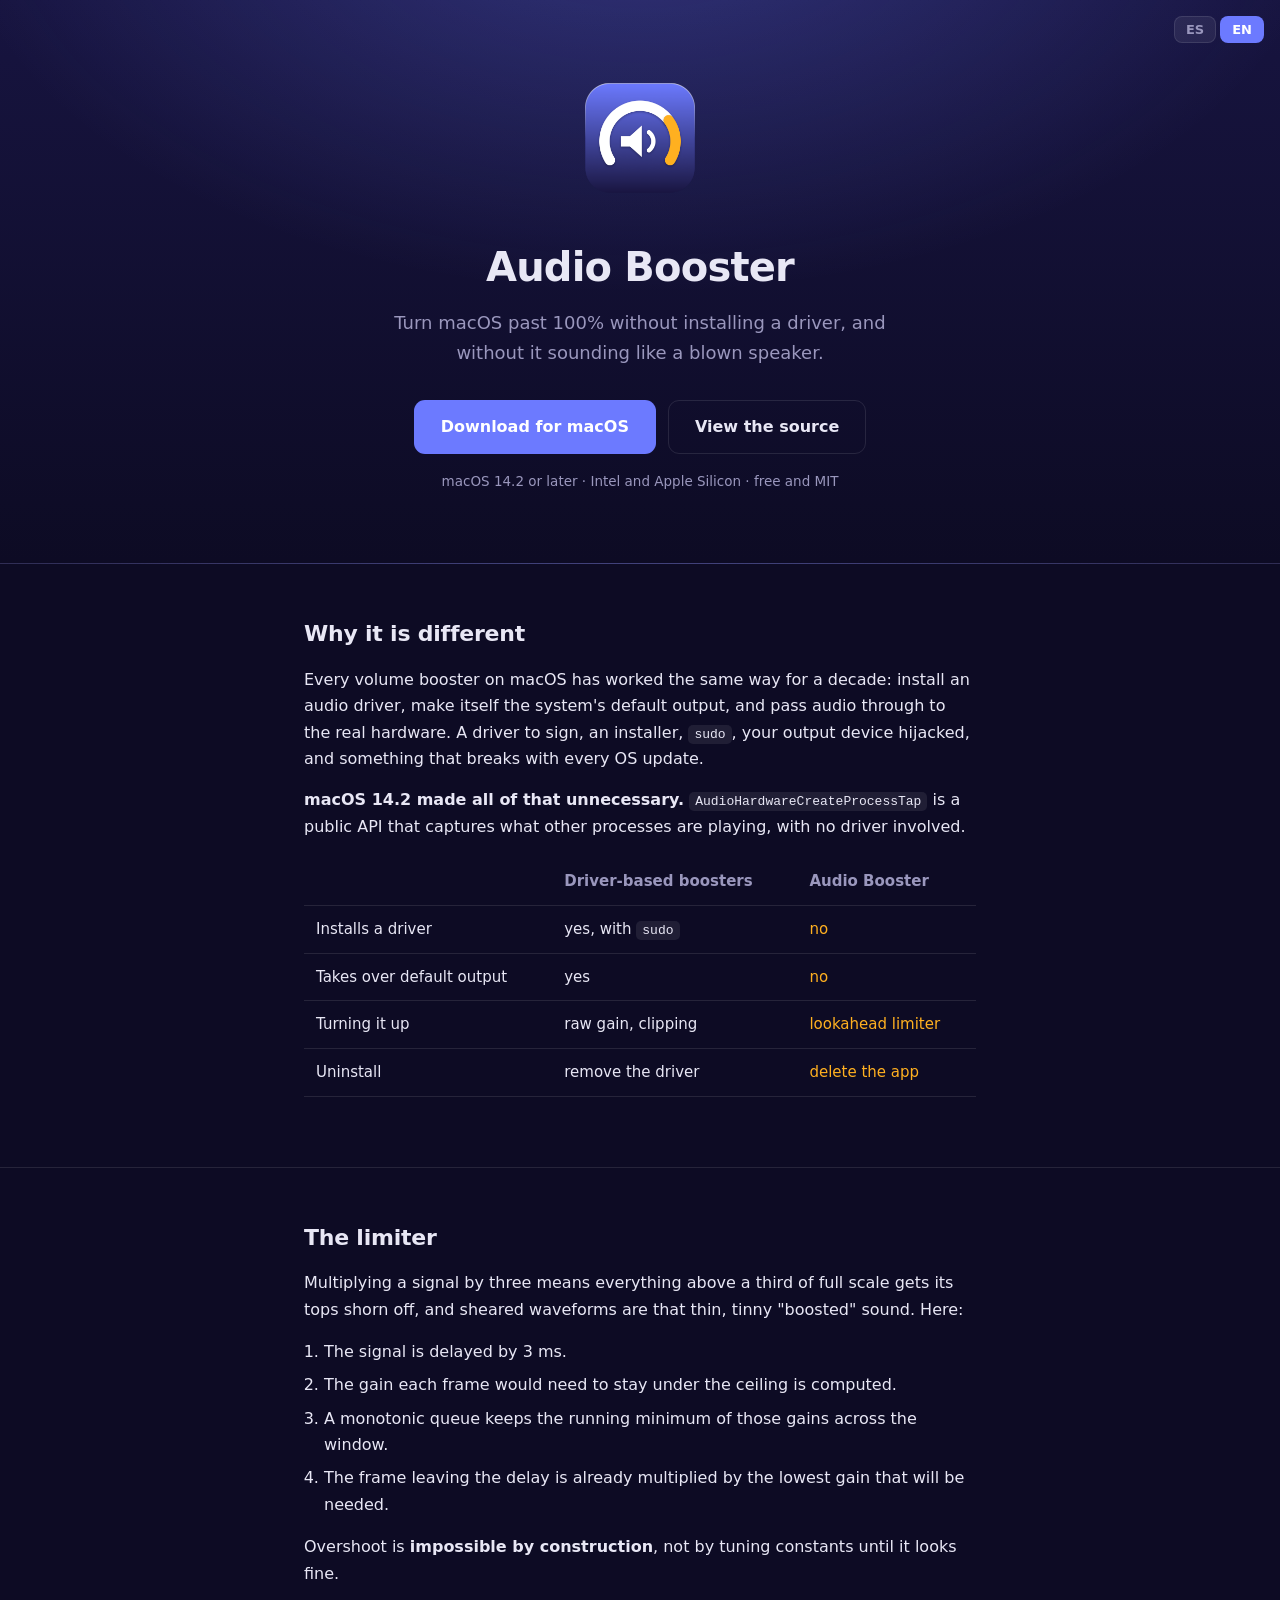
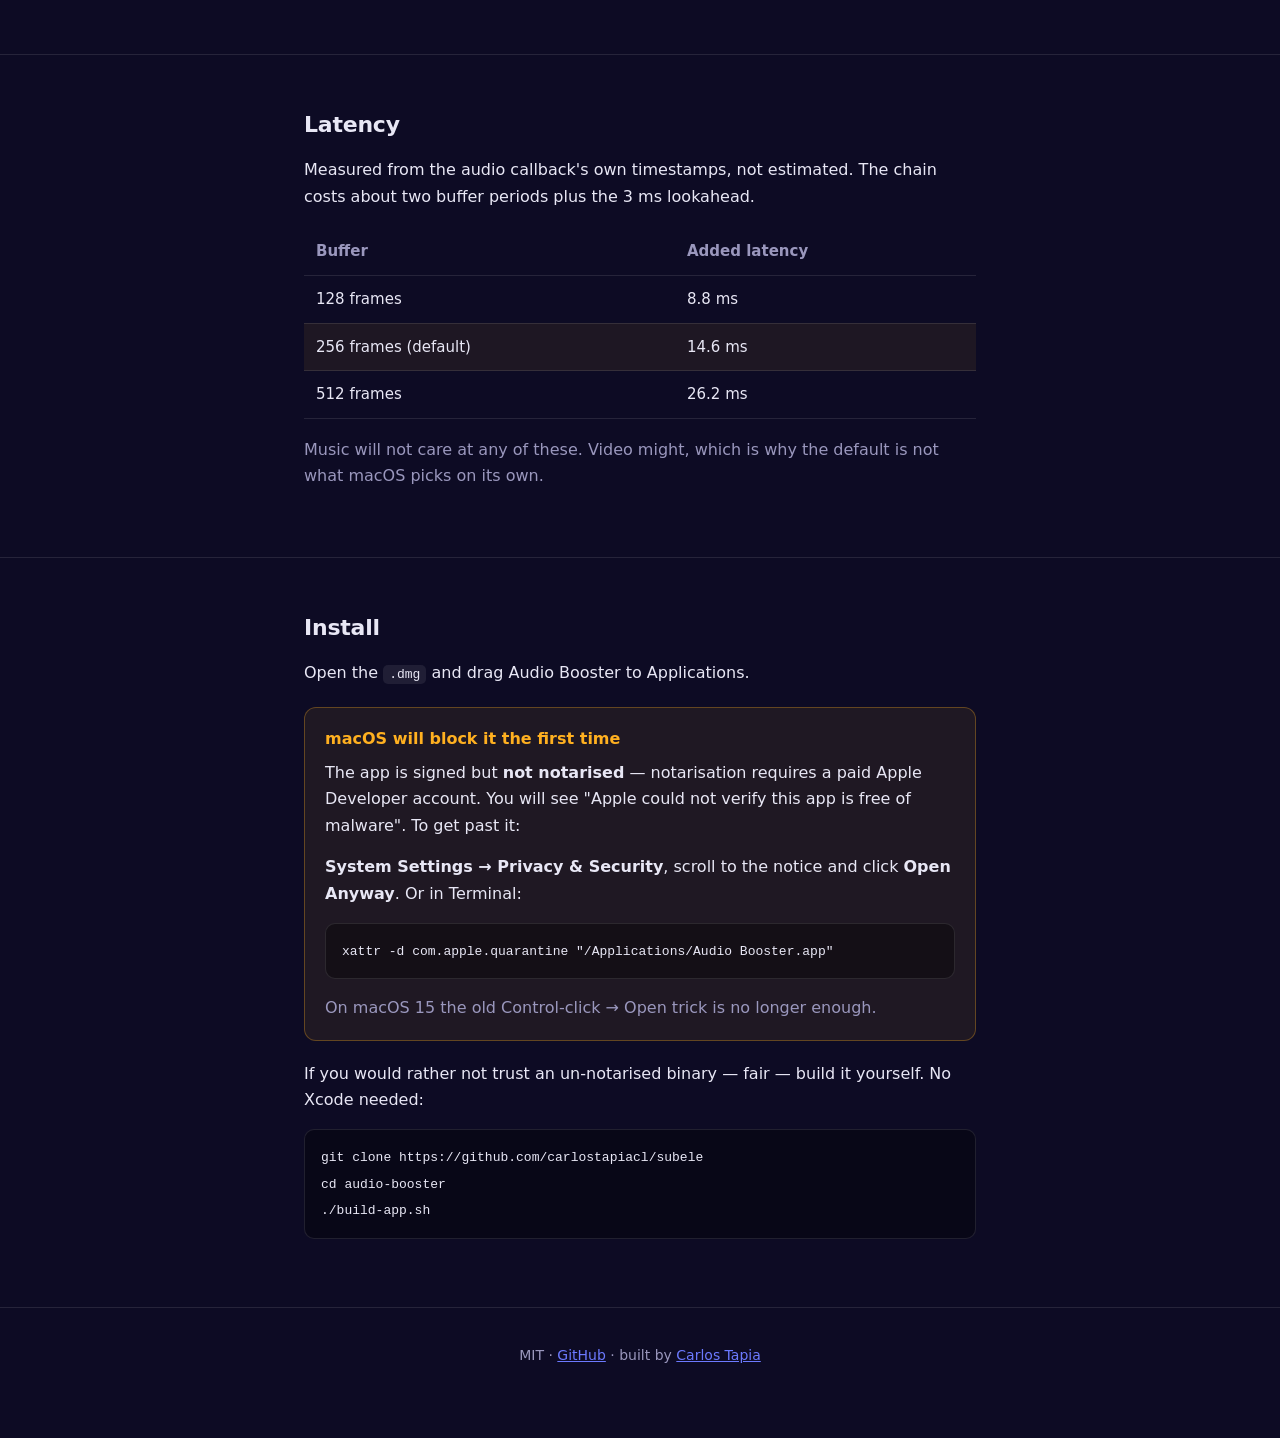
==== docs/index.html @ afb1ff4d "Binario universal, y una página para el proyecto Probar la instalación de punta a punta en una Mac I" ====
<!DOCTYPE html>
<html lang="es">
<head>
<meta charset="utf-8">
<meta name="viewport" content="width=device-width, initial-scale=1">
<title>Audio Booster — sube el volumen de macOS sin instalar drivers</title>
<meta name="description" content="Sube macOS más allá del 100% sin instalar drivers. Construido sobre la API de process tap de macOS 14.2, con un limitador de lookahead para que no clipee.">
<link rel="icon" href="icon.png">
<meta property="og:title" content="Audio Booster">
<meta property="og:description" content="Sube el volumen de macOS más allá del 100% sin instalar drivers.">
<meta property="og:image" content="icon.png">
<style>
  :root {
    --ink: #0d0b24;
    --ink-2: #171440;
    --indigo: #6c7aff;
    --amber: #ffb020;
    --text: #e8e7f5;
    --muted: #9a97bd;
    --line: rgba(255,255,255,.1);
  }
  * { box-sizing: border-box; }
  html { scroll-behavior: smooth; }
  body {
    margin: 0;
    background: var(--ink);
    color: var(--text);
    font: 16px/1.65 -apple-system, BlinkMacSystemFont, "Segoe UI", Inter, system-ui, sans-serif;
    -webkit-font-smoothing: antialiased;
  }
  a { color: var(--indigo); }
  .wrap { max-width: 720px; margin: 0 auto; padding: 0 24px; }

  header {
    text-align: center;
    padding: 72px 0 56px;
    background:
      radial-gradient(90% 120% at 50% -20%, rgba(108,122,255,.32), transparent 60%),
      linear-gradient(180deg, var(--ink-2), var(--ink));
    border-bottom: 1px solid var(--line);
  }
  header img { width: 132px; height: 132px; border-radius: 28px; }
  h1 { font-size: 40px; letter-spacing: -.02em; margin: 22px 0 8px; }
  .tag { color: var(--muted); font-size: 18px; margin: 0 auto 32px; max-width: 30em; }

  .buttons { display: flex; gap: 12px; justify-content: center; flex-wrap: wrap; }
  .btn {
    display: inline-block; padding: 13px 26px; border-radius: 11px;
    font-weight: 600; text-decoration: none; font-size: 16px;
    background: var(--indigo); color: #fff; border: 1px solid transparent;
  }
  .btn:hover { filter: brightness(1.12); }
  .btn.ghost { background: transparent; color: var(--text); border-color: var(--line); }
  .req { color: var(--muted); font-size: 13.5px; margin-top: 16px; }

  section { padding: 52px 0; border-bottom: 1px solid var(--line); }
  h2 { font-size: 22px; letter-spacing: -.01em; margin: 0 0 14px; }
  p { margin: 0 0 15px; }
  .muted { color: var(--muted); }

  table { width: 100%; border-collapse: collapse; margin: 18px 0; font-size: 15px; }
  th, td { text-align: left; padding: 11px 12px; border-bottom: 1px solid var(--line); }
  th { color: var(--muted); font-weight: 600; }
  td.good { color: var(--amber); }
  tr.hi td { background: rgba(255,176,32,.07); }

  .note {
    background: rgba(255,176,32,.08);
    border: 1px solid rgba(255,176,32,.3);
    border-radius: 12px; padding: 18px 20px; margin: 20px 0;
  }
  .note h3 { margin: 0 0 8px; font-size: 16px; color: var(--amber); }
  code {
    font: 13px/1.5 ui-monospace, SFMono-Regular, Menlo, monospace;
    background: rgba(255,255,255,.08); padding: 2px 6px; border-radius: 5px;
  }
  pre {
    background: rgba(0,0,0,.35); border: 1px solid var(--line);
    border-radius: 10px; padding: 14px 16px; overflow-x: auto;
  }
  pre code { background: none; padding: 0; }
  ol { padding-left: 20px; }
  ol li { margin-bottom: 7px; }

  footer { padding: 36px 0 56px; text-align: center; color: var(--muted); font-size: 14px; }

  .lang { position: fixed; top: 16px; right: 16px; display: flex; gap: 4px; z-index: 10; }
  .lang button {
    background: rgba(255,255,255,.07); color: var(--muted); border: 1px solid var(--line);
    border-radius: 8px; padding: 5px 11px; font-size: 13px; font-weight: 600; cursor: pointer;
    font-family: inherit;
  }
  .lang button[aria-pressed="true"] { background: var(--indigo); color: #fff; border-color: transparent; }
  [data-lang] { display: none; }
  [data-lang].on { display: block; }
  th[data-lang].on, td[data-lang].on { display: table-cell; }
  span[data-lang].on { display: inline; }
</style>
</head>
<body>

<div class="lang">
  <button id="btn-es" aria-pressed="true" onclick="setLang('es')">ES</button>
  <button id="btn-en" aria-pressed="false" onclick="setLang('en')">EN</button>
</div>

<header>
  <div class="wrap">
    <img src="icon.png" alt="Audio Booster">
    <h1>Audio Booster</h1>
    <p class="tag" data-lang="es" class="on">Sube el volumen de macOS más allá del 100% sin instalar drivers, y sin que suene a parlante reventado.</p>
    <p class="tag" data-lang="en">Turn macOS past 100% without installing a driver, and without it sounding like a blown speaker.</p>
    <div class="buttons">
      <a class="btn" href="https://github.com/carlostapiacl/subele/releases/latest">
        <span data-lang="es">Descargar para macOS</span><span data-lang="en">Download for macOS</span>
      </a>
      <a class="btn ghost" href="https://github.com/carlostapiacl/subele">
        <span data-lang="es">Ver el código</span><span data-lang="en">View the source</span>
      </a>
    </div>
    <p class="req">
      <span data-lang="es">macOS 14.2 o posterior · Intel y Apple Silicon · gratis y MIT</span>
      <span data-lang="en">macOS 14.2 or later · Intel and Apple Silicon · free and MIT</span>
    </p>
  </div>
</header>

<section><div class="wrap">
  <div data-lang="es">
    <h2>Por qué es distinto</h2>
    <p>Todos los amplificadores de volumen de macOS funcionan igual desde hace una década: instalan un driver de audio, se ponen como salida por defecto del sistema y pasan el audio hacia el hardware real. Driver que firmar, instalador, <code>sudo</code>, tu salida secuestrada, y algo que se rompe en cada actualización.</p>
    <p><strong>macOS 14.2 volvió todo eso innecesario.</strong> <code>AudioHardwareCreateProcessTap</code> es una API pública que captura lo que otros procesos reproducen, sin driver de por medio.</p>
    <table>
      <tr><th></th><th>Boosters con driver</th><th>Audio Booster</th></tr>
      <tr><td>Instala driver</td><td>sí, con <code>sudo</code></td><td class="good">no</td></tr>
      <tr><td>Toma tu salida por defecto</td><td>sí</td><td class="good">no</td></tr>
      <tr><td>Al subir el volumen</td><td>ganancia cruda, clipping</td><td class="good">limitador con lookahead</td></tr>
      <tr><td>Desinstalar</td><td>sacar el driver</td><td class="good">borrar la app</td></tr>
    </table>
  </div>
  <div data-lang="en">
    <h2>Why it is different</h2>
    <p>Every volume booster on macOS has worked the same way for a decade: install an audio driver, make itself the system's default output, and pass audio through to the real hardware. A driver to sign, an installer, <code>sudo</code>, your output device hijacked, and something that breaks with every OS update.</p>
    <p><strong>macOS 14.2 made all of that unnecessary.</strong> <code>AudioHardwareCreateProcessTap</code> is a public API that captures what other processes are playing, with no driver involved.</p>
    <table>
      <tr><th></th><th>Driver-based boosters</th><th>Audio Booster</th></tr>
      <tr><td>Installs a driver</td><td>yes, with <code>sudo</code></td><td class="good">no</td></tr>
      <tr><td>Takes over default output</td><td>yes</td><td class="good">no</td></tr>
      <tr><td>Turning it up</td><td>raw gain, clipping</td><td class="good">lookahead limiter</td></tr>
      <tr><td>Uninstall</td><td>remove the driver</td><td class="good">delete the app</td></tr>
    </table>
  </div>
</div></section>

<section><div class="wrap">
  <div data-lang="es">
    <h2>El limitador</h2>
    <p>Multiplicar una señal por tres significa que todo lo que pasaba de un tercio de escala queda con las puntas cortadas, y una onda cortada es ese sonido fino y a lata del «volumen aumentado». Acá:</p>
    <ol>
      <li>La señal se retrasa 3 ms.</li>
      <li>Se calcula la ganancia que cada frame necesitaría para no pasar el techo.</li>
      <li>Una cola monótona mantiene el mínimo corrido de esas ganancias sobre toda la ventana.</li>
      <li>El frame que sale ya viene multiplicado por la ganancia más baja que va a hacer falta.</li>
    </ol>
    <p>Desbordar es <strong>imposible por construcción</strong>, no por haber ajustado constantes hasta que se viera bien.</p>
  </div>
  <div data-lang="en">
    <h2>The limiter</h2>
    <p>Multiplying a signal by three means everything above a third of full scale gets its tops shorn off, and sheared waveforms are that thin, tinny "boosted" sound. Here:</p>
    <ol>
      <li>The signal is delayed by 3 ms.</li>
      <li>The gain each frame would need to stay under the ceiling is computed.</li>
      <li>A monotonic queue keeps the running minimum of those gains across the window.</li>
      <li>The frame leaving the delay is already multiplied by the lowest gain that will be needed.</li>
    </ol>
    <p>Overshoot is <strong>impossible by construction</strong>, not by tuning constants until it looks fine.</p>
  </div>
</div></section>

<section><div class="wrap">
  <div data-lang="es">
    <h2>Latencia</h2>
    <p>Medida sobre los timestamps del propio callback de audio, no estimada. La cadena cuesta unos dos períodos de buffer más los 3 ms de lookahead.</p>
    <table>
      <tr><th>Buffer</th><th>Latencia agregada</th></tr>
      <tr><td>128 frames</td><td>8,8 ms</td></tr>
      <tr class="hi"><td>256 frames (por defecto)</td><td>14,6 ms</td></tr>
      <tr><td>512 frames</td><td>26,2 ms</td></tr>
    </table>
    <p class="muted">A la música no le importa en ninguno de los tres. Al video puede que sí, y por eso el default no es el que elige macOS solo.</p>
  </div>
  <div data-lang="en">
    <h2>Latency</h2>
    <p>Measured from the audio callback's own timestamps, not estimated. The chain costs about two buffer periods plus the 3 ms lookahead.</p>
    <table>
      <tr><th>Buffer</th><th>Added latency</th></tr>
      <tr><td>128 frames</td><td>8.8 ms</td></tr>
      <tr class="hi"><td>256 frames (default)</td><td>14.6 ms</td></tr>
      <tr><td>512 frames</td><td>26.2 ms</td></tr>
    </table>
    <p class="muted">Music will not care at any of these. Video might, which is why the default is not what macOS picks on its own.</p>
  </div>
</div></section>

<section><div class="wrap">
  <div data-lang="es">
    <h2>Instalación</h2>
    <p>Abrí el <code>.dmg</code> y arrastrá Audio Booster a Aplicaciones.</p>
    <div class="note">
      <h3>macOS la va a bloquear la primera vez</h3>
      <p>La app está firmada pero <strong>no notarizada</strong>: notarizar exige una cuenta de Apple Developer paga. Vas a ver «Apple no pudo verificar que esté libre de malware». Para destrabarla:</p>
      <p><strong>Ajustes del Sistema → Privacidad y seguridad</strong>, bajá hasta el aviso y tocá <strong>Abrir igualmente</strong>. O en la Terminal:</p>
      <pre><code>xattr -d com.apple.quarantine "/Applications/Audio Booster.app"</code></pre>
      <p class="muted" style="margin-bottom:0">En macOS 15 el viejo Control-clic → Abrir ya no alcanza.</p>
    </div>
    <p>Si preferís no confiar en un binario sin notarizar —razonable—, compilala vos. No necesita Xcode:</p>
    <pre><code>git clone https://github.com/carlostapiacl/subele
cd audio-booster
./build-app.sh</code></pre>
  </div>
  <div data-lang="en">
    <h2>Install</h2>
    <p>Open the <code>.dmg</code> and drag Audio Booster to Applications.</p>
    <div class="note">
      <h3>macOS will block it the first time</h3>
      <p>The app is signed but <strong>not notarised</strong> — notarisation requires a paid Apple Developer account. You will see "Apple could not verify this app is free of malware". To get past it:</p>
      <p><strong>System Settings → Privacy &amp; Security</strong>, scroll to the notice and click <strong>Open Anyway</strong>. Or in Terminal:</p>
      <pre><code>xattr -d com.apple.quarantine "/Applications/Audio Booster.app"</code></pre>
      <p class="muted" style="margin-bottom:0">On macOS 15 the old Control-click → Open trick is no longer enough.</p>
    </div>
    <p>If you would rather not trust an un-notarised binary — fair — build it yourself. No Xcode needed:</p>
    <pre><code>git clone https://github.com/carlostapiacl/subele
cd audio-booster
./build-app.sh</code></pre>
  </div>
</div></section>

<footer>
  <p>
    MIT · <a href="https://github.com/carlostapiacl/subele">GitHub</a> ·
    <span data-lang="es">hecho por</span><span data-lang="en">built by</span>
    <a href="https://carlostapia.cl">Carlos Tapia</a>
  </p>
</footer>

<script>
  function setLang(lang) {
    document.documentElement.lang = lang;
    document.querySelectorAll('[data-lang]').forEach(function (el) {
      el.classList.toggle('on', el.dataset.lang === lang);
    });
    document.getElementById('btn-es').setAttribute('aria-pressed', lang === 'es');
    document.getElementById('btn-en').setAttribute('aria-pressed', lang === 'en');
    try { localStorage.setItem('lang', lang); } catch (e) {}
  }
  var saved = null;
  try { saved = localStorage.getItem('lang'); } catch (e) {}
  setLang(saved || ((navigator.language || 'en').startsWith('es') ? 'es' : 'en'));
</script>
</body>
</html>
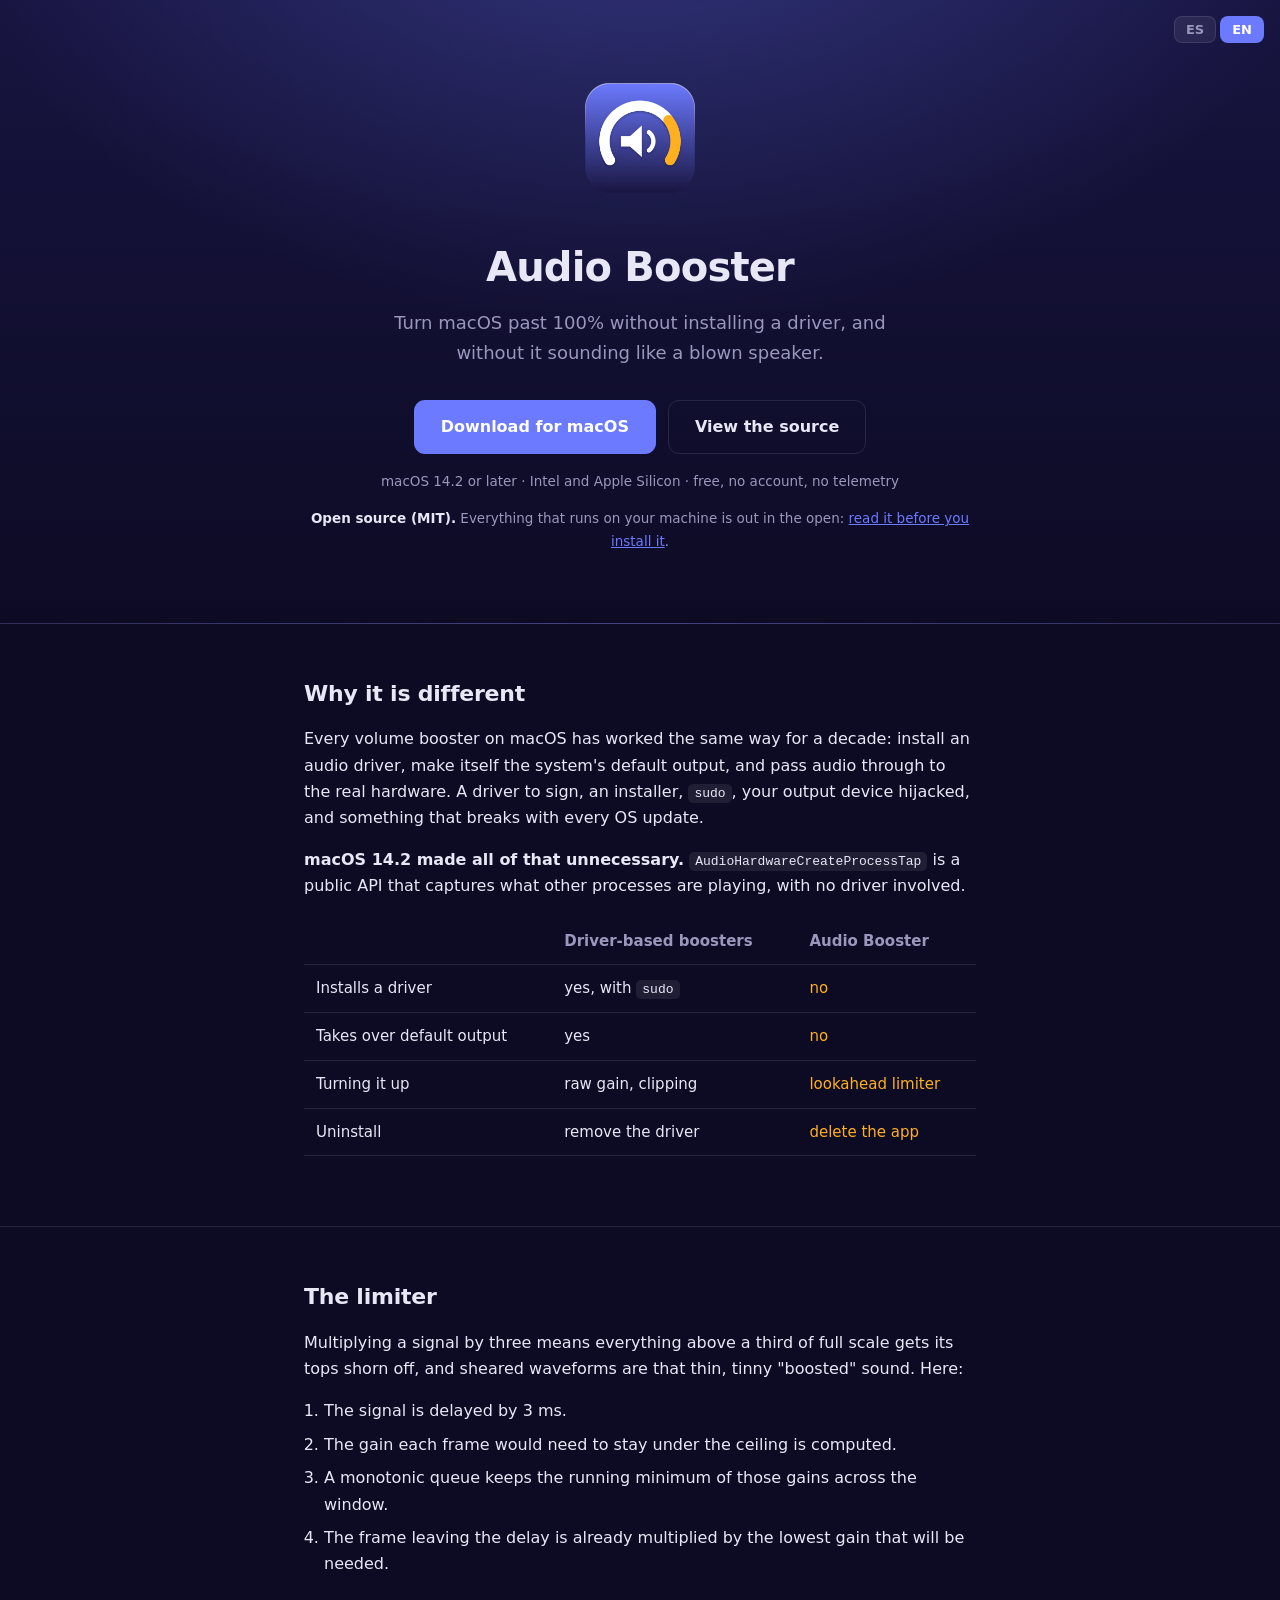
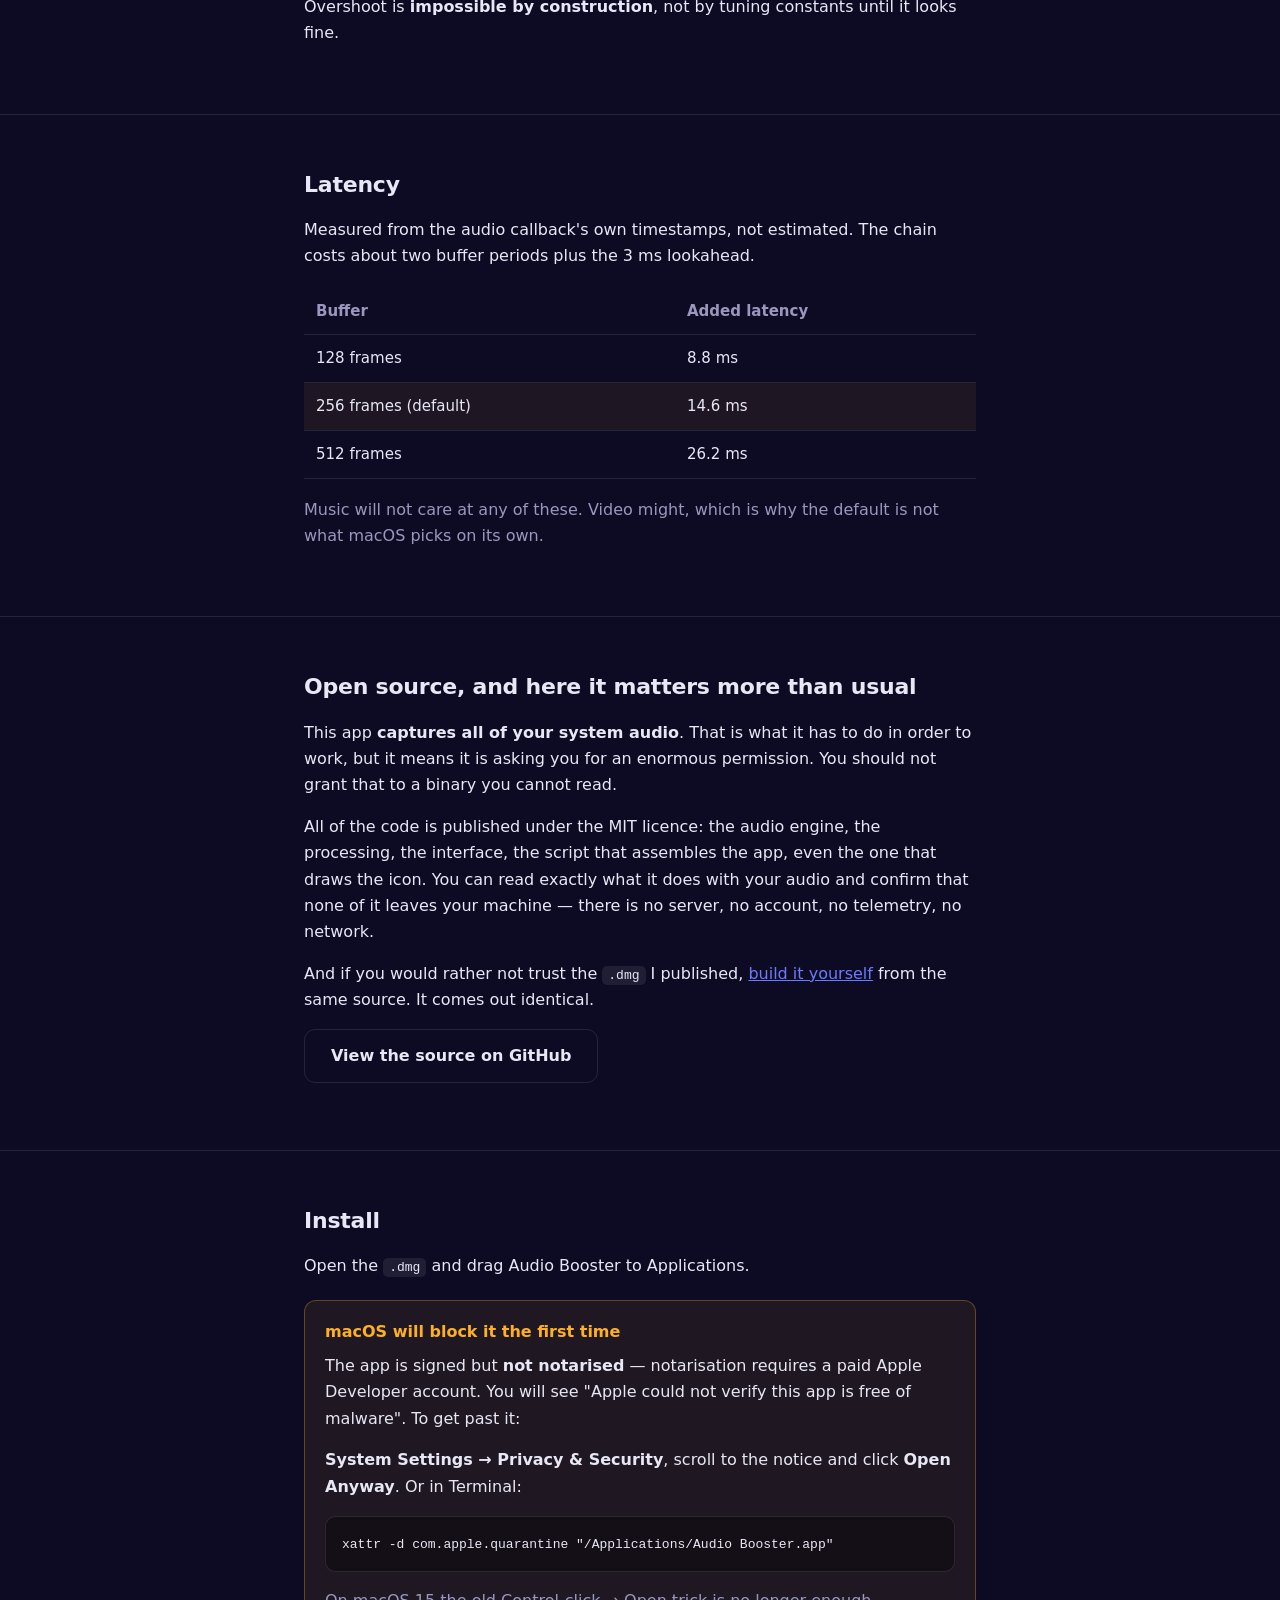
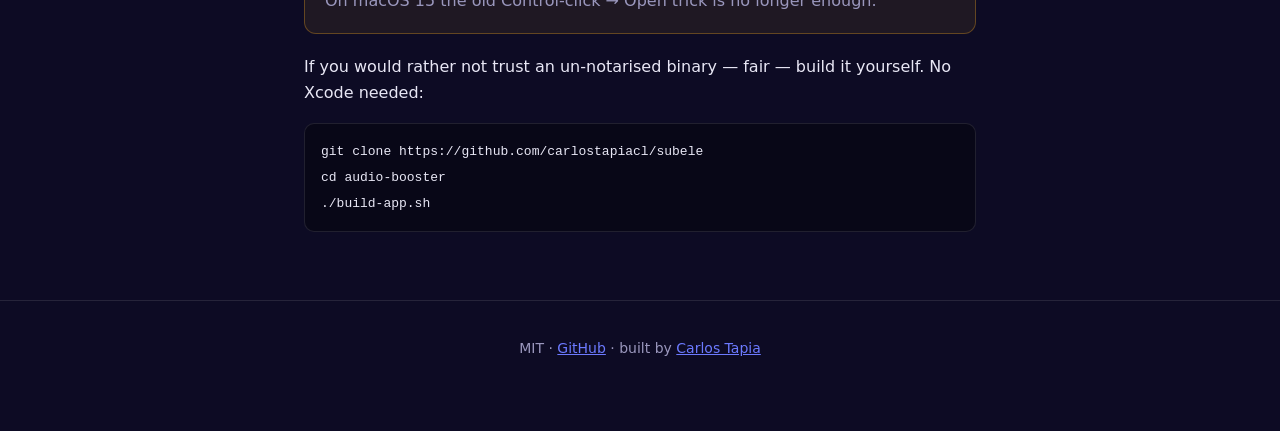
==== commit cd76c372: "Decir que es código abierto donde importa: antes de instalar La página vendía la app sin decir en ni" ====
--- a/docs/index.html
+++ b/docs/index.html
@@ -52,6 +52,8 @@
   .btn:hover { filter: brightness(1.12); }
   .btn.ghost { background: transparent; color: var(--text); border-color: var(--line); }
   .req { color: var(--muted); font-size: 13.5px; margin-top: 16px; }
+  .req.open { margin-top: 6px; }
+  .req.open strong { color: var(--text); }
 
   section { padding: 52px 0; border-bottom: 1px solid var(--line); }
   h2 { font-size: 22px; letter-spacing: -.01em; margin: 0 0 14px; }
@@ -119,8 +121,12 @@
       </a>
     </div>
     <p class="req">
-      <span data-lang="es">macOS 14.2 o posterior · Intel y Apple Silicon · gratis y MIT</span>
-      <span data-lang="en">macOS 14.2 or later · Intel and Apple Silicon · free and MIT</span>
+      <span data-lang="es">macOS 14.2 o posterior · Intel y Apple Silicon · gratis, sin cuenta, sin telemetría</span>
+      <span data-lang="en">macOS 14.2 or later · Intel and Apple Silicon · free, no account, no telemetry</span>
+    </p>
+    <p class="req open">
+      <span data-lang="es"><strong>Código abierto (MIT).</strong> Todo lo que corre en tu máquina está a la vista: <a href="https://github.com/carlostapiacl/subele">leelo antes de instalarlo</a>.</span>
+      <span data-lang="en"><strong>Open source (MIT).</strong> Everything that runs on your machine is out in the open: <a href="https://github.com/carlostapiacl/subele">read it before you install it</a>.</span>
     </p>
   </div>
 </header>
@@ -203,6 +209,23 @@
 </div></section>
 
 <section><div class="wrap">
+  <div data-lang="es">
+    <h2>Código abierto, y acá importa más que de costumbre</h2>
+    <p>Esta app <strong>captura todo el audio de tu sistema</strong>. Es lo que tiene que hacer para funcionar, pero significa que te está pidiendo un permiso enorme. No deberías dárselo a un binario que no podés leer.</p>
+    <p>Todo el código está publicado bajo licencia MIT: el motor de audio, el procesamiento, la interfaz, el script que arma la app e incluso el que dibuja el ícono. Podés leer exactamente qué hace con el audio y comprobar que no sale de tu máquina — no hay servidor, no hay cuenta, no hay telemetría, no hay red.</p>
+    <p>Y si preferís no confiar en el <code>.dmg</code> que yo publiqué, <a href="#instalacion">compilalo vos</a> desde el mismo código. Sale idéntico.</p>
+    <p><a class="btn ghost" href="https://github.com/carlostapiacl/subele">Ver el código en GitHub</a></p>
+  </div>
+  <div data-lang="en">
+    <h2>Open source, and here it matters more than usual</h2>
+    <p>This app <strong>captures all of your system audio</strong>. That is what it has to do in order to work, but it means it is asking you for an enormous permission. You should not grant that to a binary you cannot read.</p>
+    <p>All of the code is published under the MIT licence: the audio engine, the processing, the interface, the script that assembles the app, even the one that draws the icon. You can read exactly what it does with your audio and confirm that none of it leaves your machine — there is no server, no account, no telemetry, no network.</p>
+    <p>And if you would rather not trust the <code>.dmg</code> I published, <a href="#instalacion">build it yourself</a> from the same source. It comes out identical.</p>
+    <p><a class="btn ghost" href="https://github.com/carlostapiacl/subele">View the source on GitHub</a></p>
+  </div>
+</div></section>
+
+<section id="instalacion"><div class="wrap">
   <div data-lang="es">
     <h2>Instalación</h2>
     <p>Abrí el <code>.dmg</code> y arrastrá Audio Booster a Aplicaciones.</p>
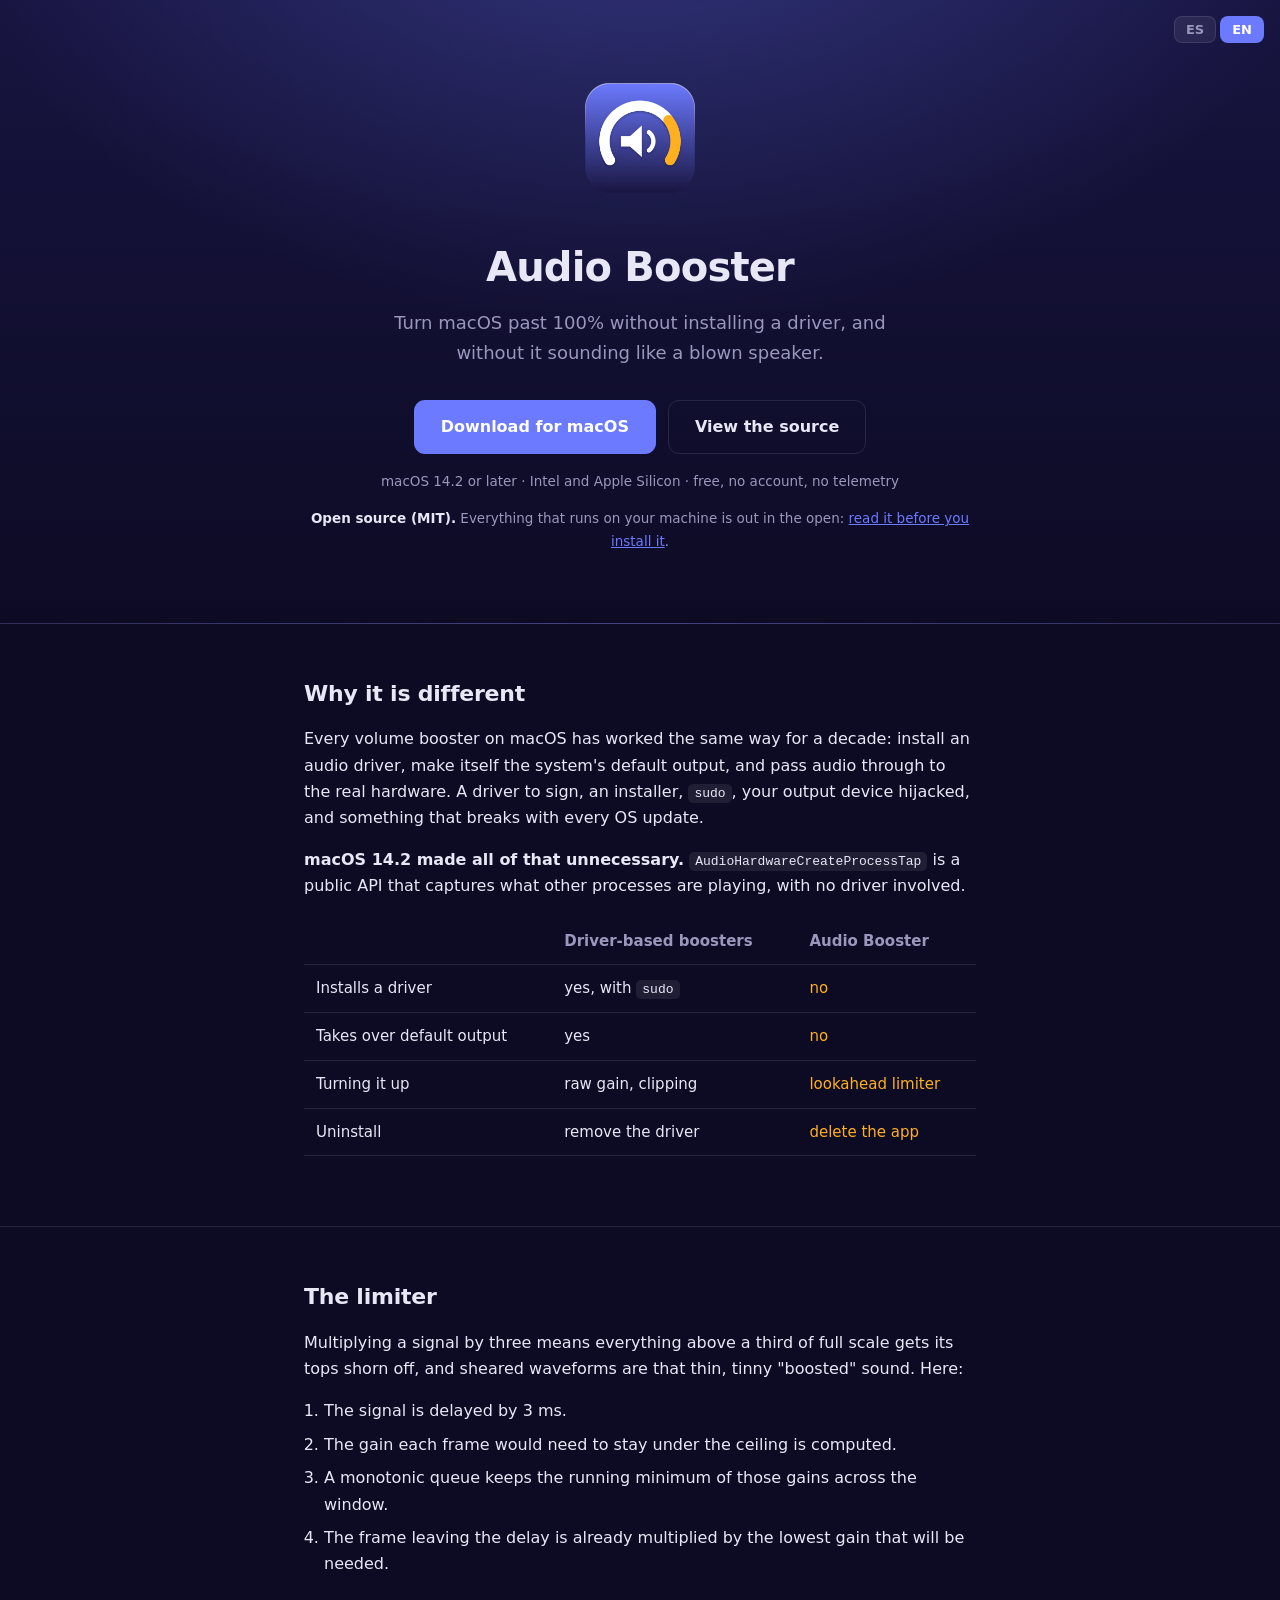
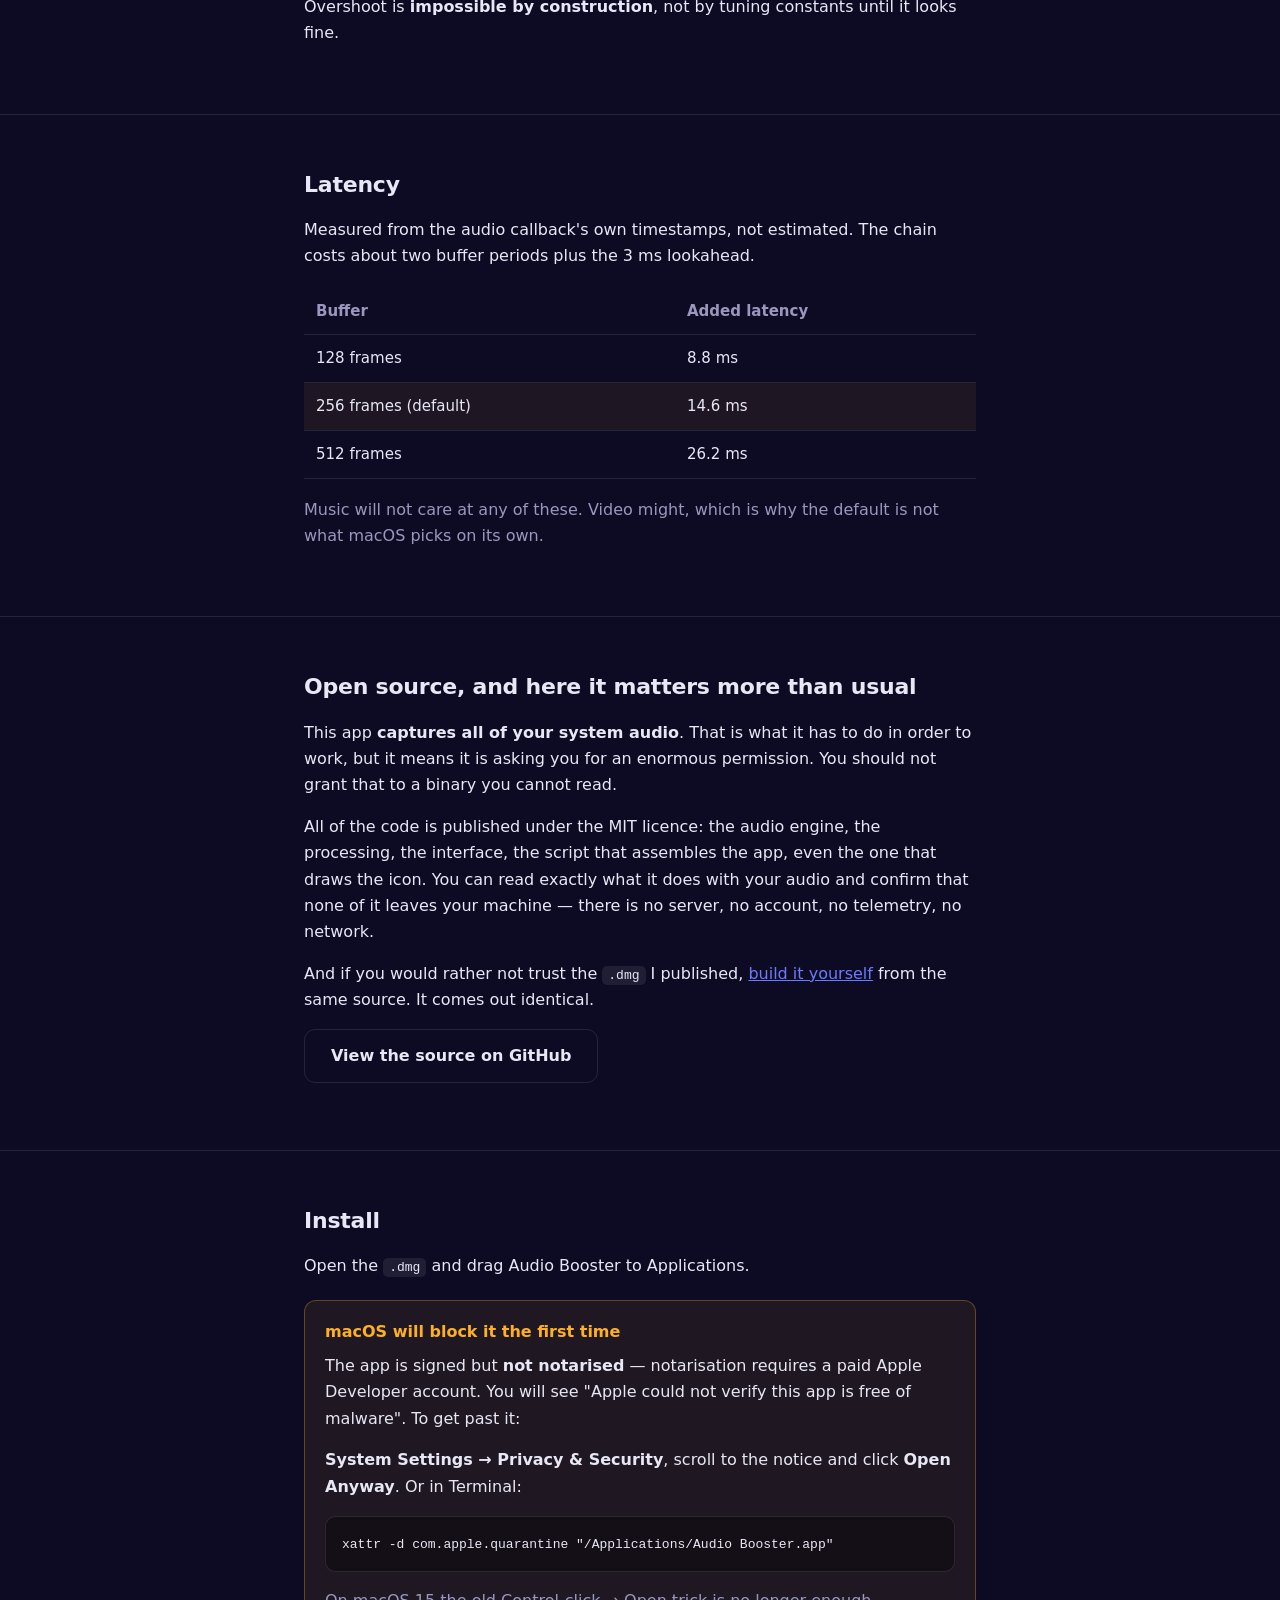
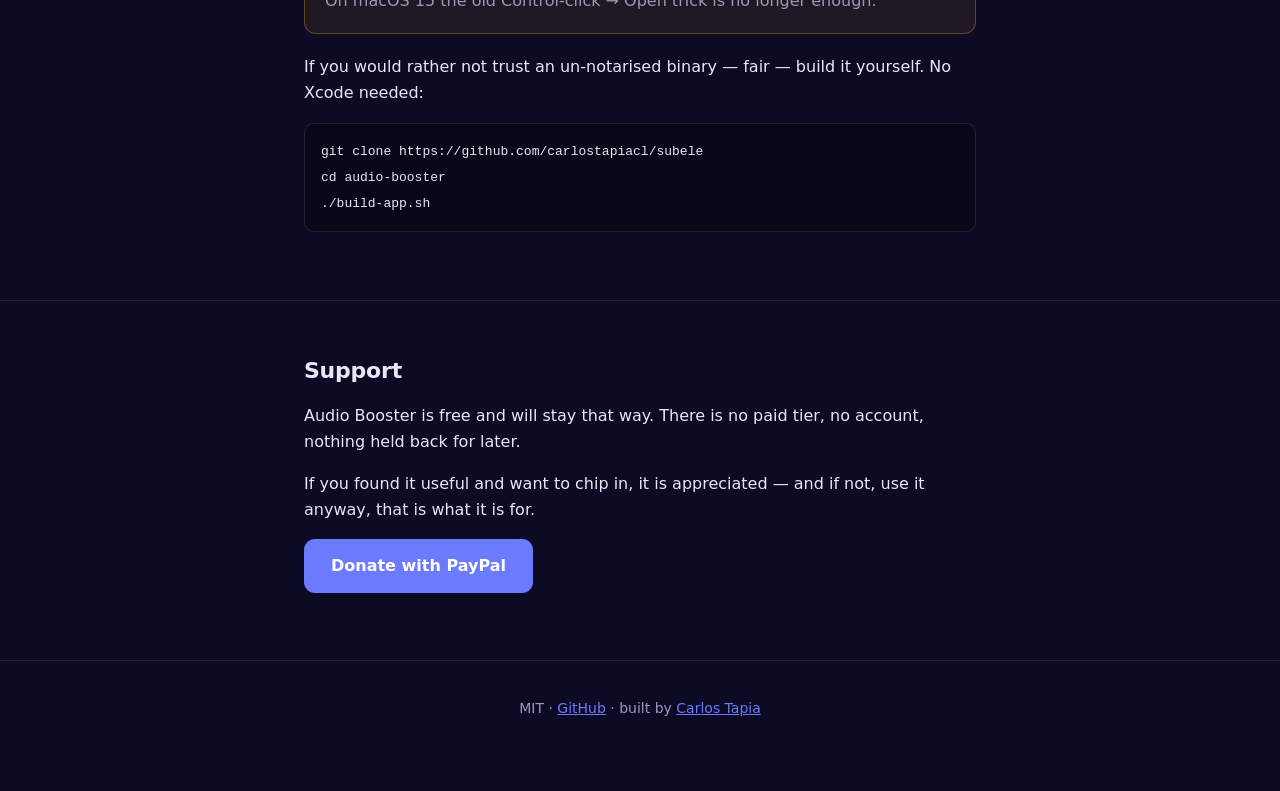
==== commit 9f3de306: "Link de donación, opcional y dicho como tal Va en tres lugares, cada uno con su motivo. .github/FUND" ====
--- a/docs/index.html
+++ b/docs/index.html
@@ -258,6 +258,21 @@
   </div>
 </div></section>
 
+<section><div class="wrap">
+  <div data-lang="es">
+    <h2>Apoyar</h2>
+    <p>Audio Booster es gratis y va a seguir siéndolo. No tiene versión paga, ni cuenta, ni nada guardado para después.</p>
+    <p>Si te resultó útil y querés colaborar, se agradece — y si no, usala igual, para eso está.</p>
+    <p><a class="btn" href="https://paypal.me/carlostapiacl">Donar por PayPal</a></p>
+  </div>
+  <div data-lang="en">
+    <h2>Support</h2>
+    <p>Audio Booster is free and will stay that way. There is no paid tier, no account, nothing held back for later.</p>
+    <p>If you found it useful and want to chip in, it is appreciated — and if not, use it anyway, that is what it is for.</p>
+    <p><a class="btn" href="https://paypal.me/carlostapiacl">Donate with PayPal</a></p>
+  </div>
+</div></section>
+
 <footer>
   <p>
     MIT · <a href="https://github.com/carlostapiacl/subele">GitHub</a> ·
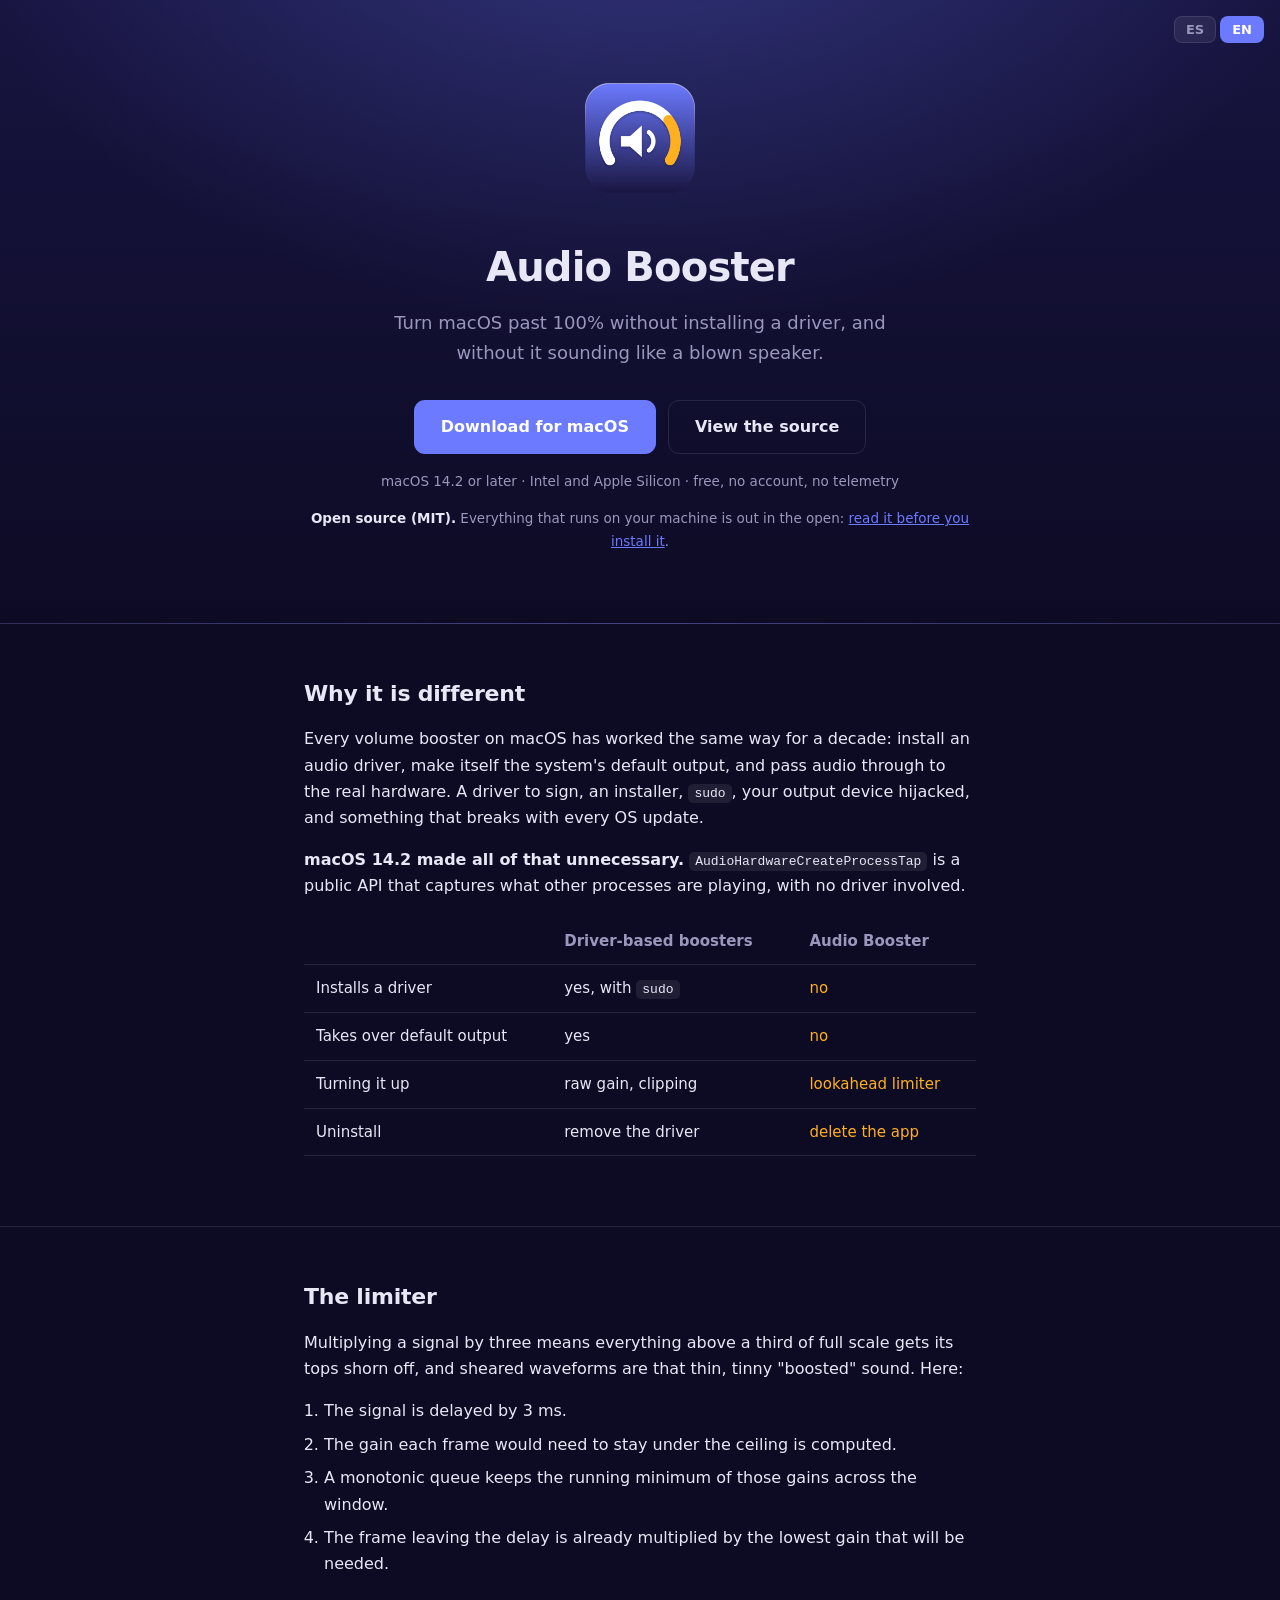
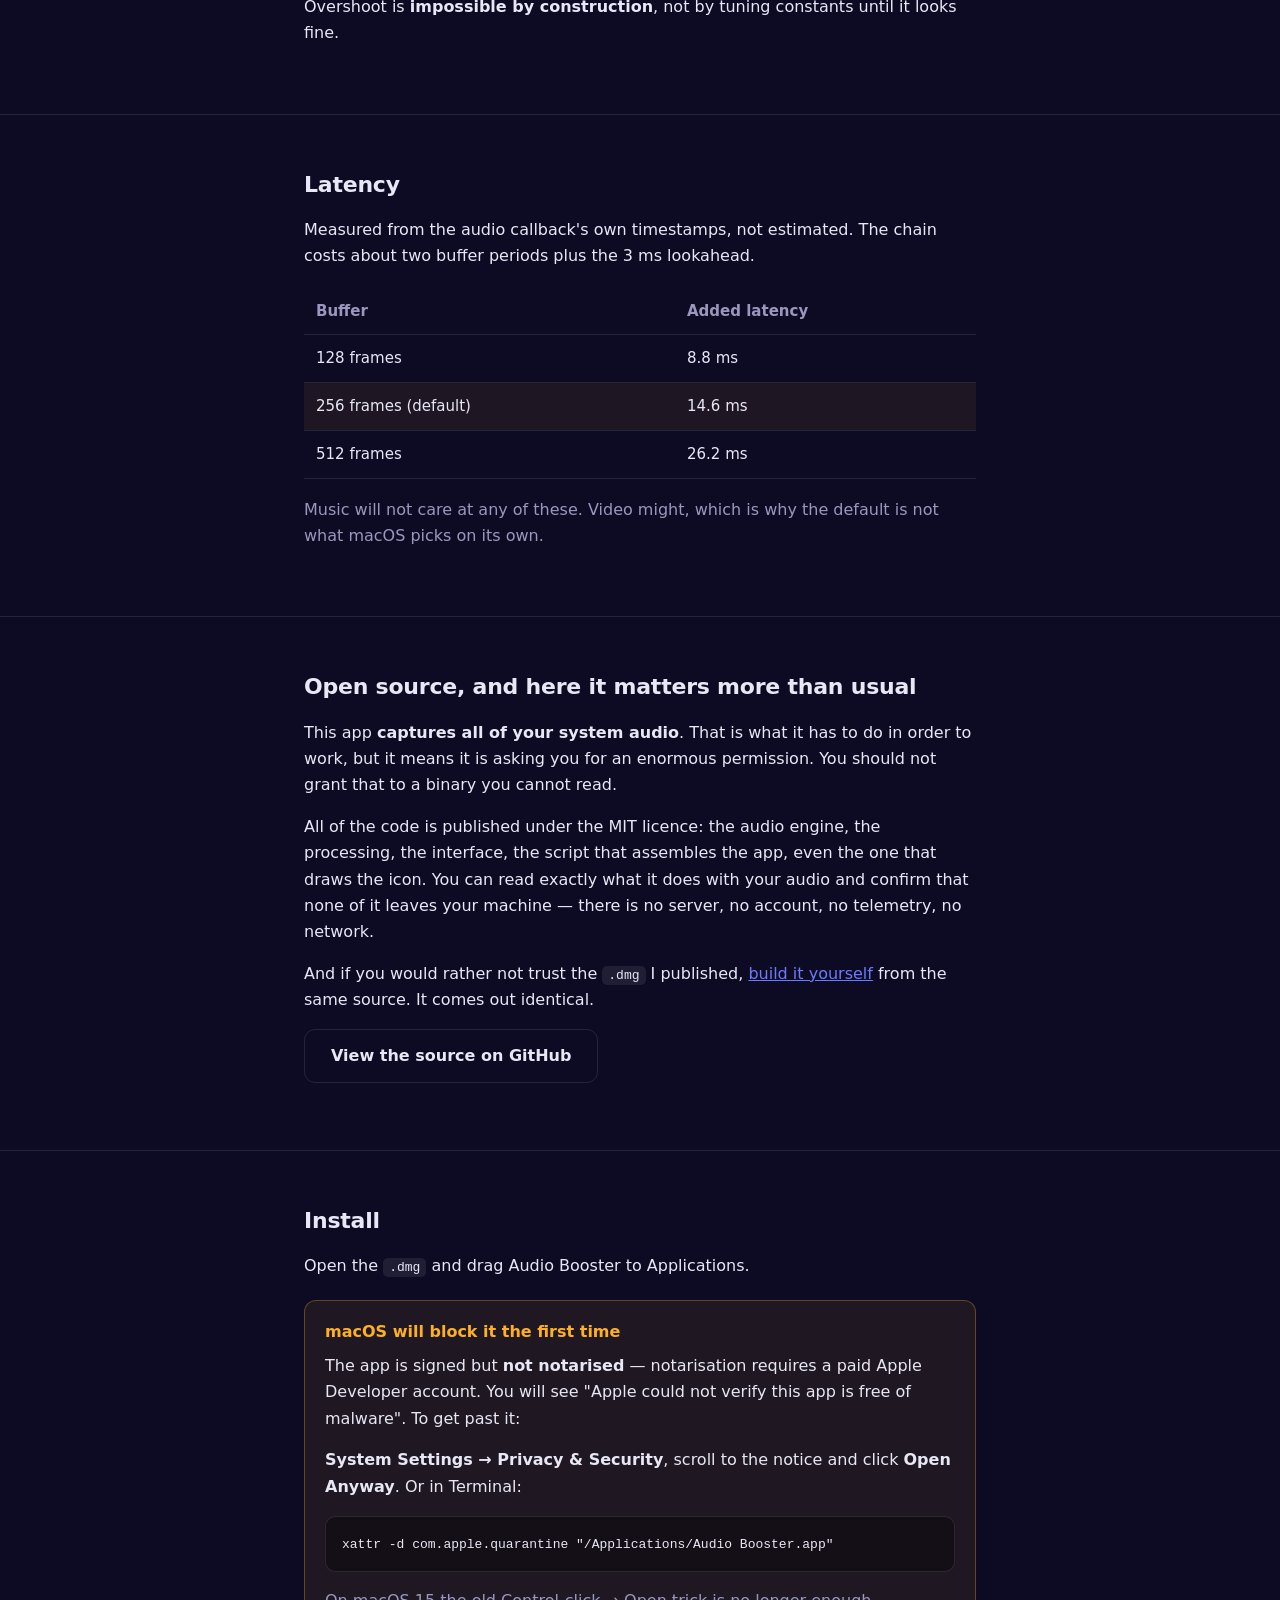
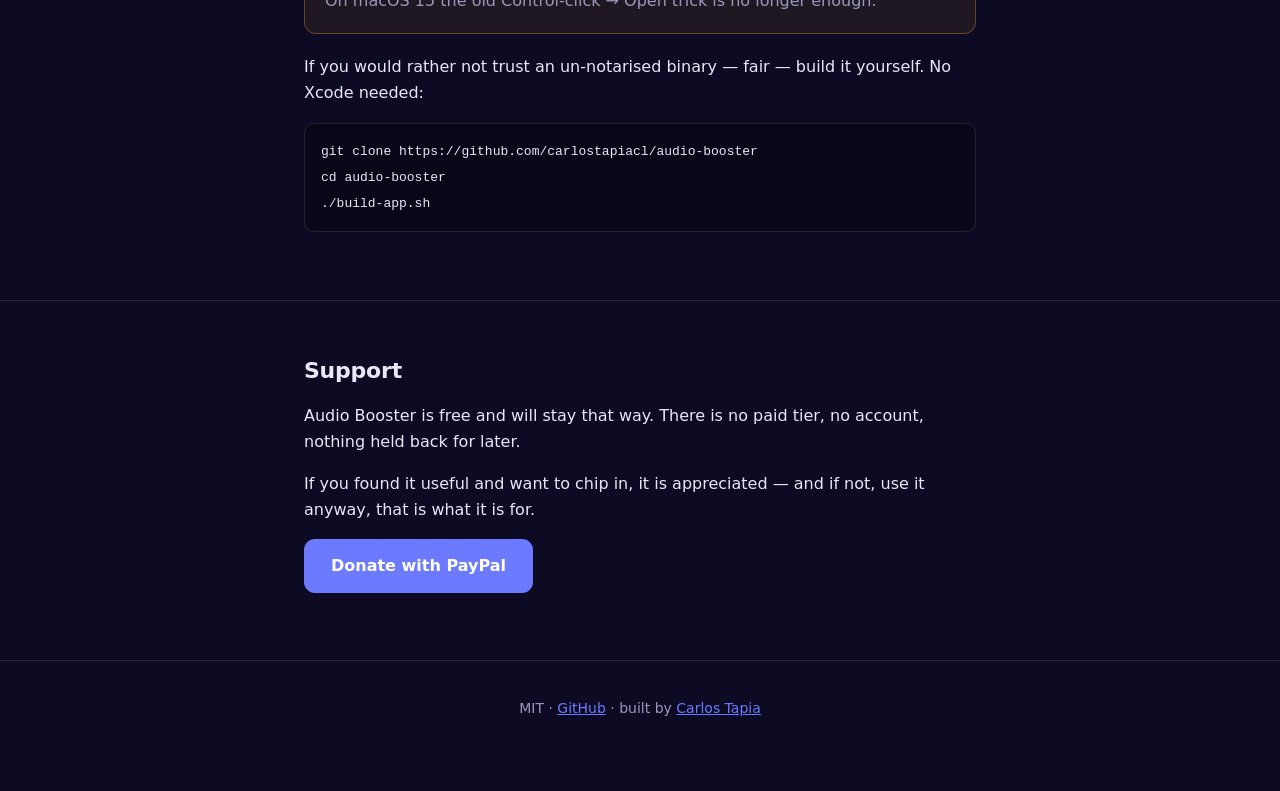
==== commit cfeb08ed: "enlaces al usuario nuevo de GitHub (carlostapiacl)" ====
--- a/docs/index.html
+++ b/docs/index.html
@@ -113,10 +113,10 @@
     <p class="tag" data-lang="es" class="on">Sube el volumen de macOS más allá del 100% sin instalar drivers, y sin que suene a parlante reventado.</p>
     <p class="tag" data-lang="en">Turn macOS past 100% without installing a driver, and without it sounding like a blown speaker.</p>
     <div class="buttons">
-      <a class="btn" href="https://github.com/carlostapiacl/subele/releases/latest">
+      <a class="btn" href="https://github.com/carlostapiacl/audio-booster/releases/latest">
         <span data-lang="es">Descargar para macOS</span><span data-lang="en">Download for macOS</span>
       </a>
-      <a class="btn ghost" href="https://github.com/carlostapiacl/subele">
+      <a class="btn ghost" href="https://github.com/carlostapiacl/audio-booster">
         <span data-lang="es">Ver el código</span><span data-lang="en">View the source</span>
       </a>
     </div>
@@ -125,8 +125,8 @@
       <span data-lang="en">macOS 14.2 or later · Intel and Apple Silicon · free, no account, no telemetry</span>
     </p>
     <p class="req open">
-      <span data-lang="es"><strong>Código abierto (MIT).</strong> Todo lo que corre en tu máquina está a la vista: <a href="https://github.com/carlostapiacl/subele">leelo antes de instalarlo</a>.</span>
-      <span data-lang="en"><strong>Open source (MIT).</strong> Everything that runs on your machine is out in the open: <a href="https://github.com/carlostapiacl/subele">read it before you install it</a>.</span>
+      <span data-lang="es"><strong>Código abierto (MIT).</strong> Todo lo que corre en tu máquina está a la vista: <a href="https://github.com/carlostapiacl/audio-booster">leelo antes de instalarlo</a>.</span>
+      <span data-lang="en"><strong>Open source (MIT).</strong> Everything that runs on your machine is out in the open: <a href="https://github.com/carlostapiacl/audio-booster">read it before you install it</a>.</span>
     </p>
   </div>
 </header>
@@ -214,14 +214,14 @@
     <p>Esta app <strong>captura todo el audio de tu sistema</strong>. Es lo que tiene que hacer para funcionar, pero significa que te está pidiendo un permiso enorme. No deberías dárselo a un binario que no podés leer.</p>
     <p>Todo el código está publicado bajo licencia MIT: el motor de audio, el procesamiento, la interfaz, el script que arma la app e incluso el que dibuja el ícono. Podés leer exactamente qué hace con el audio y comprobar que no sale de tu máquina — no hay servidor, no hay cuenta, no hay telemetría, no hay red.</p>
     <p>Y si preferís no confiar en el <code>.dmg</code> que yo publiqué, <a href="#instalacion">compilalo vos</a> desde el mismo código. Sale idéntico.</p>
-    <p><a class="btn ghost" href="https://github.com/carlostapiacl/subele">Ver el código en GitHub</a></p>
+    <p><a class="btn ghost" href="https://github.com/carlostapiacl/audio-booster">Ver el código en GitHub</a></p>
   </div>
   <div data-lang="en">
     <h2>Open source, and here it matters more than usual</h2>
     <p>This app <strong>captures all of your system audio</strong>. That is what it has to do in order to work, but it means it is asking you for an enormous permission. You should not grant that to a binary you cannot read.</p>
     <p>All of the code is published under the MIT licence: the audio engine, the processing, the interface, the script that assembles the app, even the one that draws the icon. You can read exactly what it does with your audio and confirm that none of it leaves your machine — there is no server, no account, no telemetry, no network.</p>
     <p>And if you would rather not trust the <code>.dmg</code> I published, <a href="#instalacion">build it yourself</a> from the same source. It comes out identical.</p>
-    <p><a class="btn ghost" href="https://github.com/carlostapiacl/subele">View the source on GitHub</a></p>
+    <p><a class="btn ghost" href="https://github.com/carlostapiacl/audio-booster">View the source on GitHub</a></p>
   </div>
 </div></section>
 
@@ -237,7 +237,7 @@
       <p class="muted" style="margin-bottom:0">En macOS 15 el viejo Control-clic → Abrir ya no alcanza.</p>
     </div>
     <p>Si preferís no confiar en un binario sin notarizar —razonable—, compilala vos. No necesita Xcode:</p>
-    <pre><code>git clone https://github.com/carlostapiacl/subele
+    <pre><code>git clone https://github.com/carlostapiacl/audio-booster
 cd audio-booster
 ./build-app.sh</code></pre>
   </div>
@@ -252,7 +252,7 @@
       <p class="muted" style="margin-bottom:0">On macOS 15 the old Control-click → Open trick is no longer enough.</p>
     </div>
     <p>If you would rather not trust an un-notarised binary — fair — build it yourself. No Xcode needed:</p>
-    <pre><code>git clone https://github.com/carlostapiacl/subele
+    <pre><code>git clone https://github.com/carlostapiacl/audio-booster
 cd audio-booster
 ./build-app.sh</code></pre>
   </div>
@@ -275,7 +275,7 @@
 
 <footer>
   <p>
-    MIT · <a href="https://github.com/carlostapiacl/subele">GitHub</a> ·
+    MIT · <a href="https://github.com/carlostapiacl/audio-booster">GitHub</a> ·
     <span data-lang="es">hecho por</span><span data-lang="en">built by</span>
     <a href="https://carlostapia.cl">Carlos Tapia</a>
   </p>
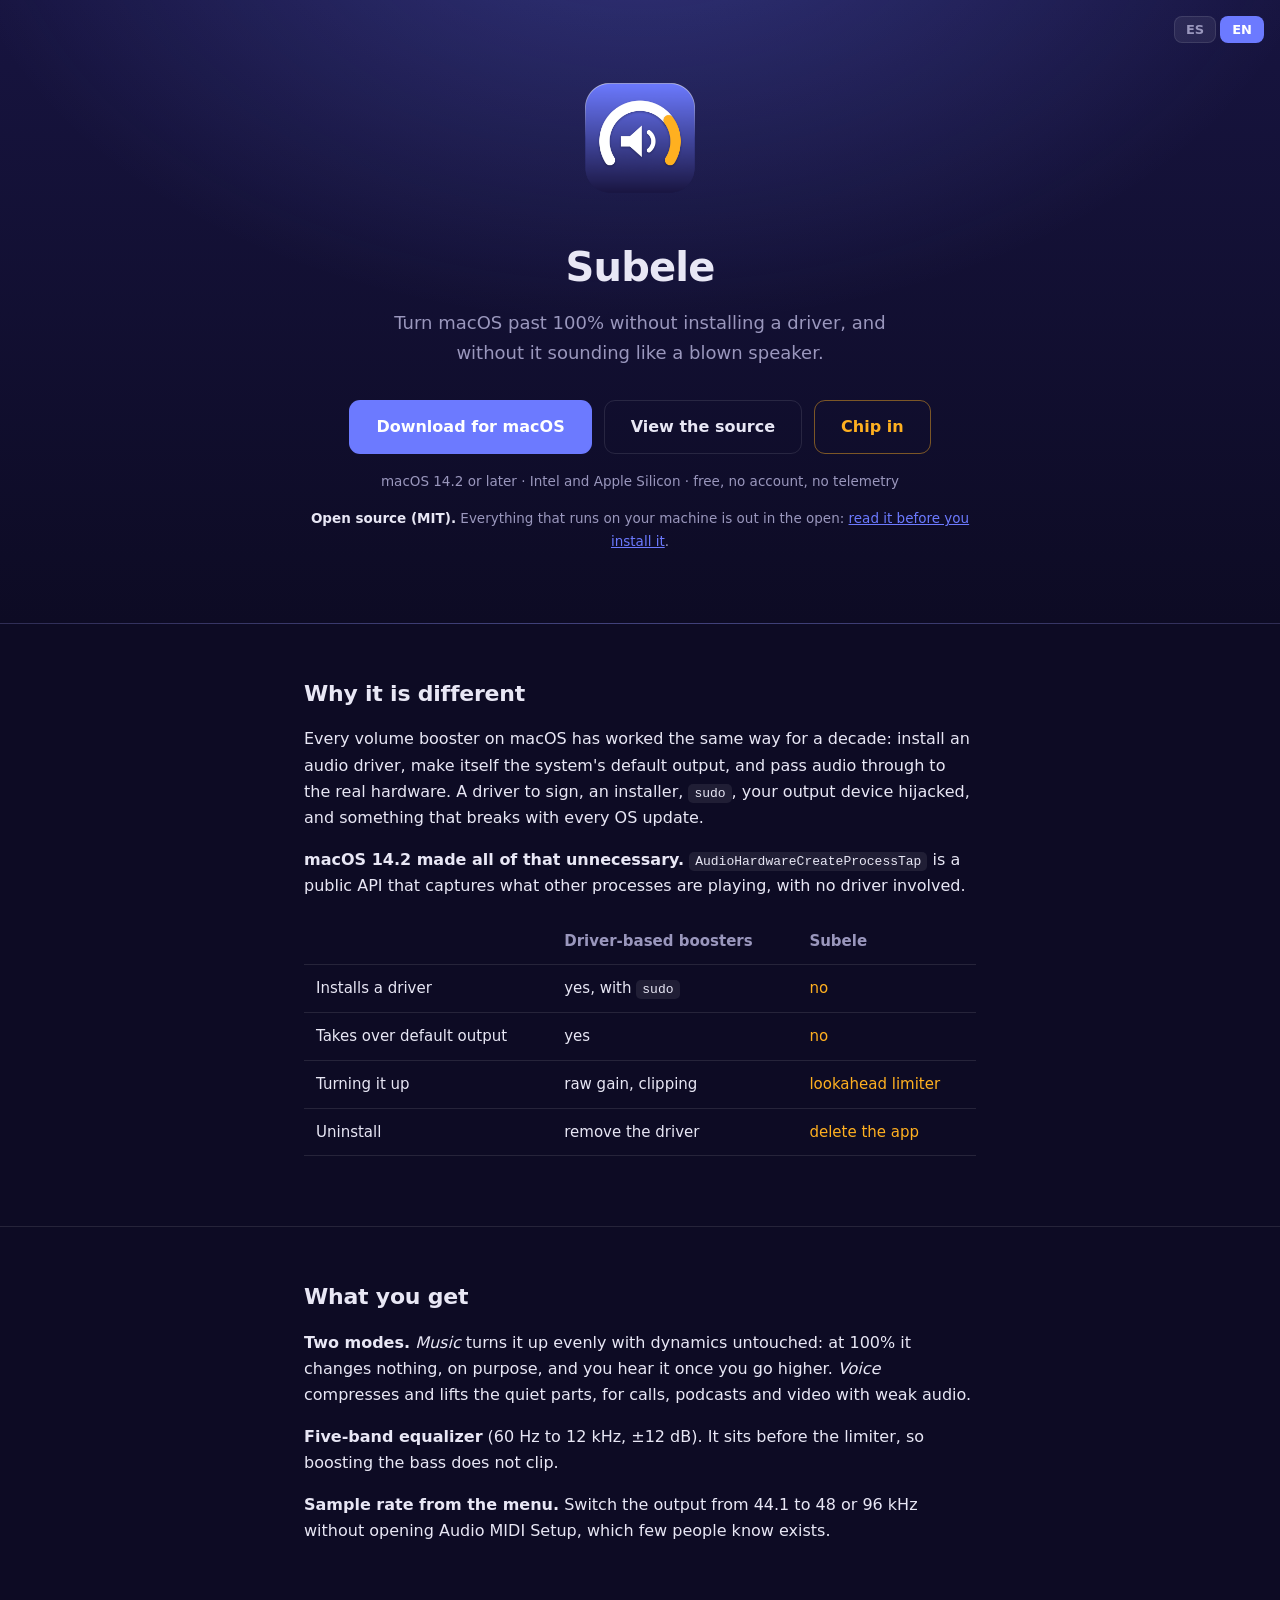
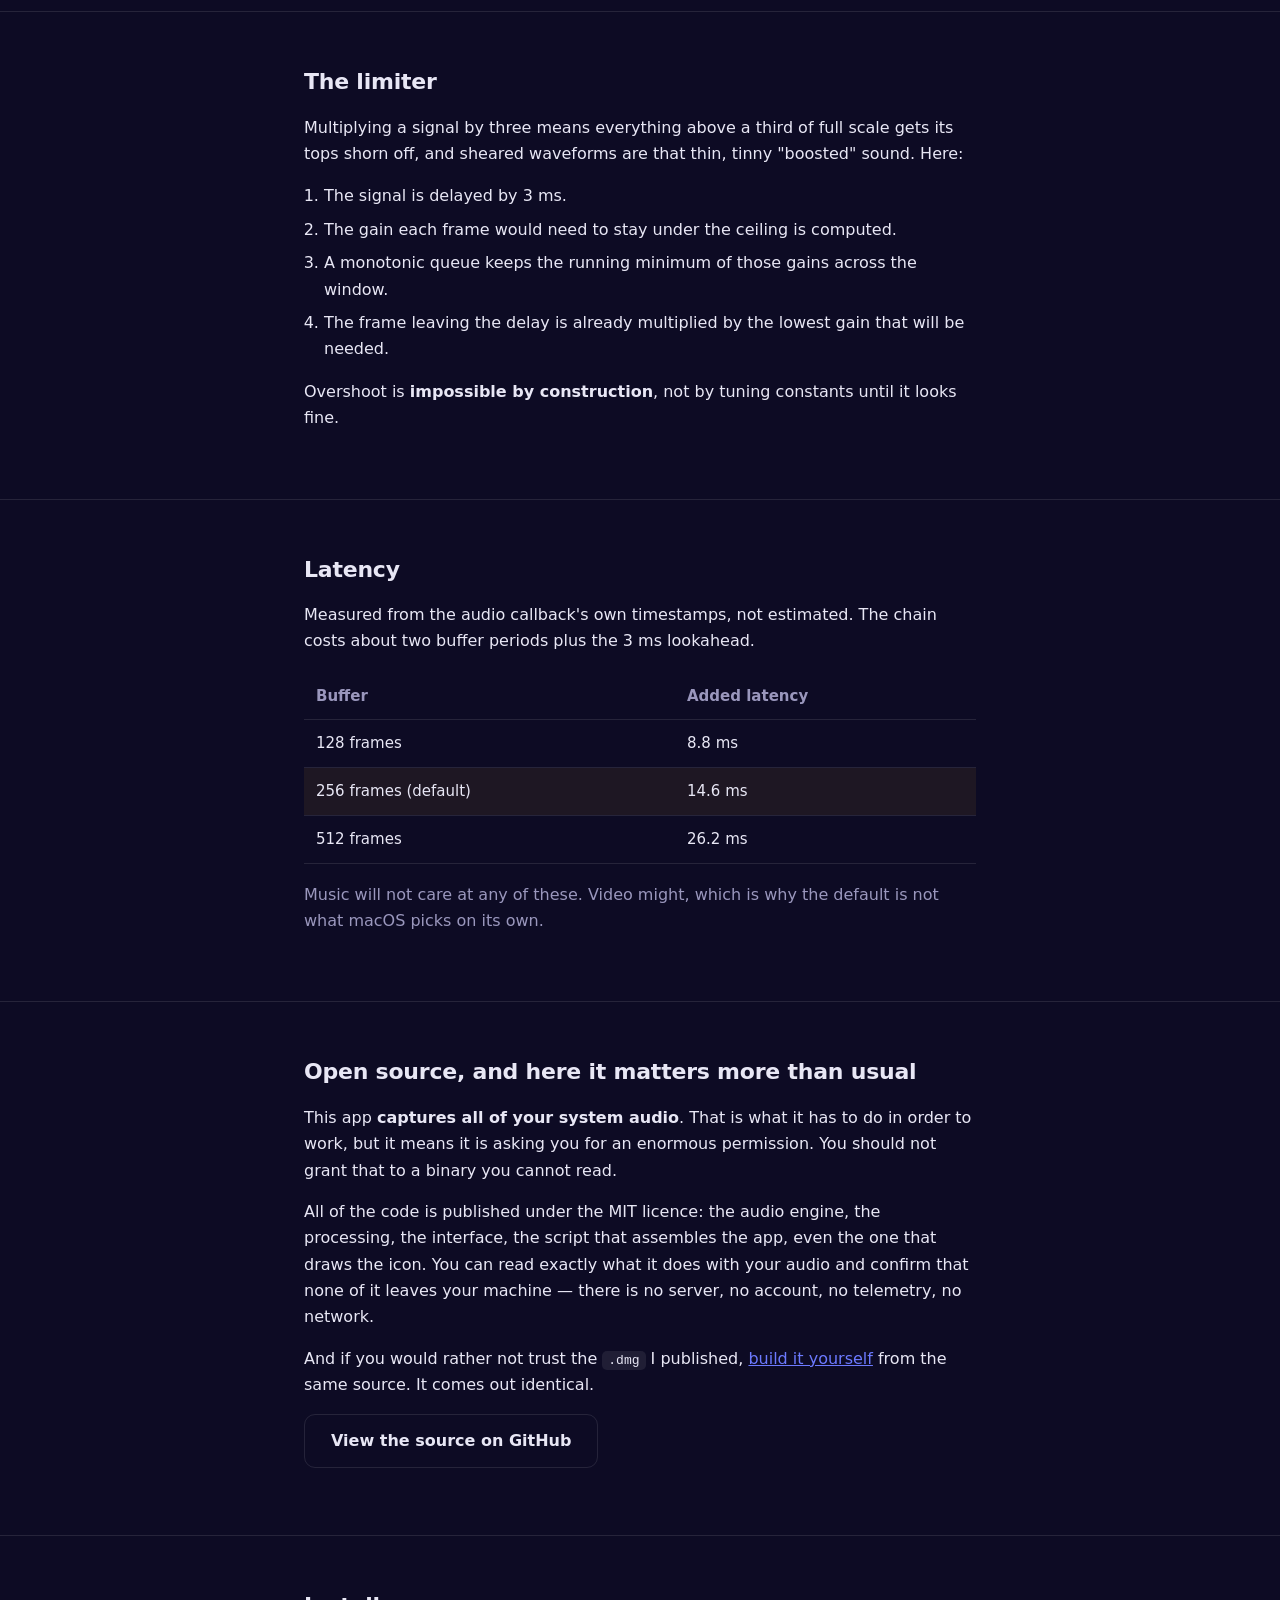
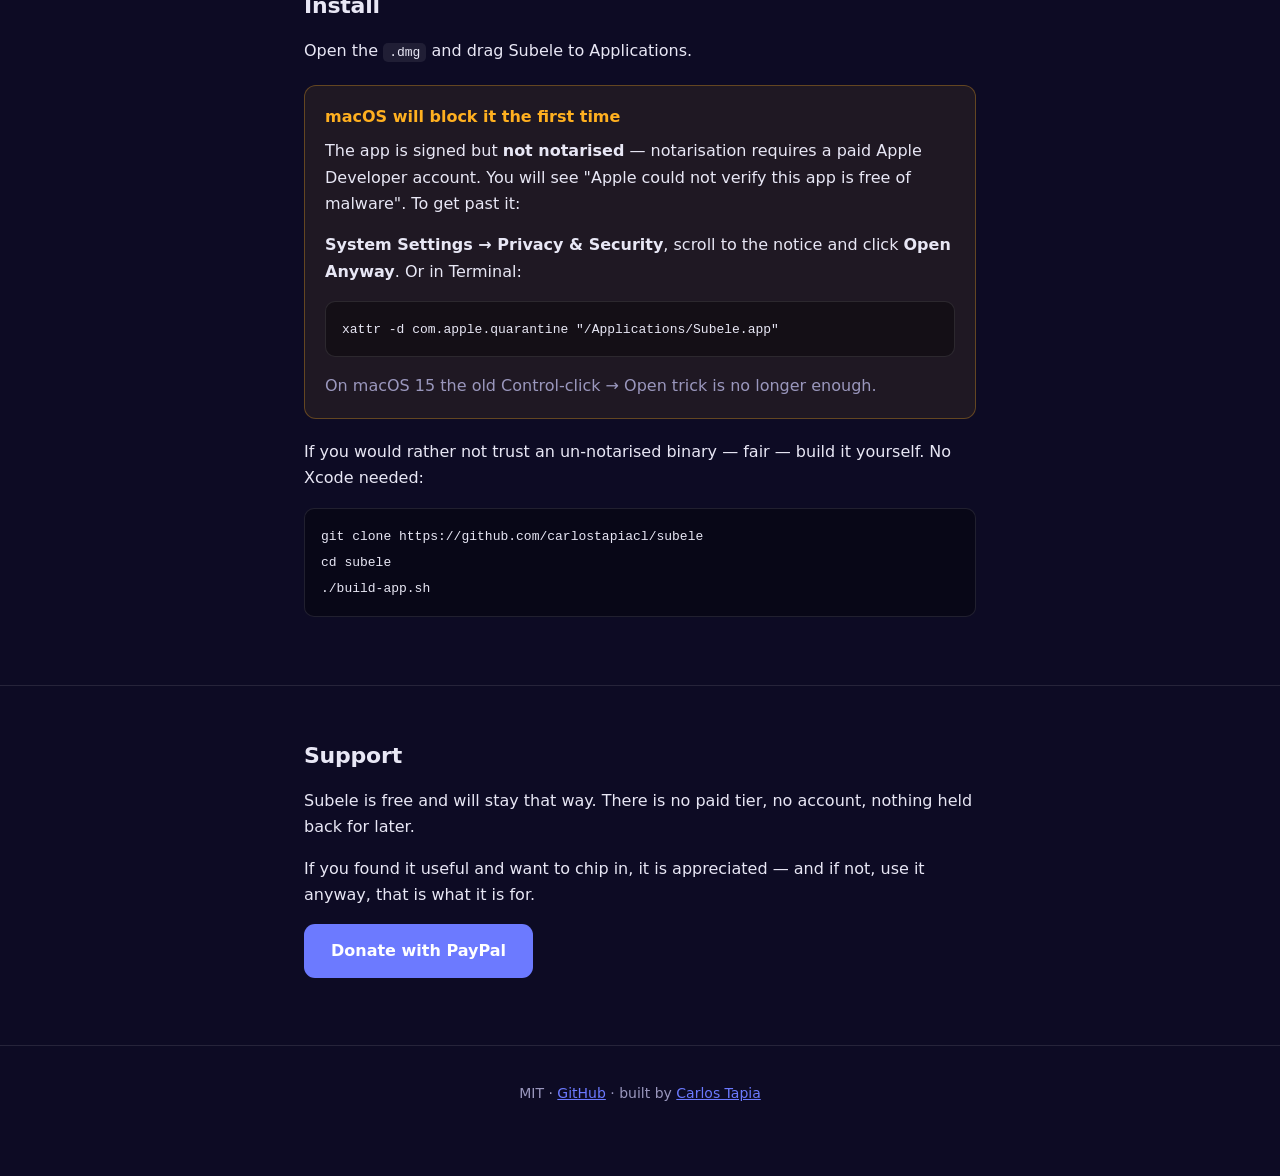
==== commit 1b7363fd: "Subele: nombre nuevo, ecualizador, frecuencia de muestreo y parámetros atómicos - Se llama Subele (a" ====
--- a/docs/index.html
+++ b/docs/index.html
@@ -3,10 +3,10 @@
 <head>
 <meta charset="utf-8">
 <meta name="viewport" content="width=device-width, initial-scale=1">
-<title>Audio Booster — sube el volumen de macOS sin instalar drivers</title>
+<title>Subele — sube el volumen de macOS sin instalar drivers</title>
 <meta name="description" content="Sube macOS más allá del 100% sin instalar drivers. Construido sobre la API de process tap de macOS 14.2, con un limitador de lookahead para que no clipee.">
 <link rel="icon" href="icon.png">
-<meta property="og:title" content="Audio Booster">
+<meta property="og:title" content="Subele">
 <meta property="og:description" content="Sube el volumen de macOS más allá del 100% sin instalar drivers.">
 <meta property="og:image" content="icon.png">
 <style>
@@ -51,6 +51,7 @@
   }
   .btn:hover { filter: brightness(1.12); }
   .btn.ghost { background: transparent; color: var(--text); border-color: var(--line); }
+  .btn.give { background: transparent; color: var(--amber); border-color: rgba(255,176,32,.45); }
   .req { color: var(--muted); font-size: 13.5px; margin-top: 16px; }
   .req.open { margin-top: 6px; }
   .req.open strong { color: var(--text); }
@@ -108,16 +109,19 @@
 
 <header>
   <div class="wrap">
-    <img src="icon.png" alt="Audio Booster">
-    <h1>Audio Booster</h1>
+    <img src="icon.png" alt="Subele">
+    <h1>Subele</h1>
     <p class="tag" data-lang="es" class="on">Sube el volumen de macOS más allá del 100% sin instalar drivers, y sin que suene a parlante reventado.</p>
     <p class="tag" data-lang="en">Turn macOS past 100% without installing a driver, and without it sounding like a blown speaker.</p>
     <div class="buttons">
-      <a class="btn" href="https://github.com/carlostapiacl/audio-booster/releases/latest">
+      <a class="btn" href="https://github.com/carlostapiacl/subele/releases/latest">
         <span data-lang="es">Descargar para macOS</span><span data-lang="en">Download for macOS</span>
       </a>
-      <a class="btn ghost" href="https://github.com/carlostapiacl/audio-booster">
+      <a class="btn ghost" href="https://github.com/carlostapiacl/subele">
         <span data-lang="es">Ver el código</span><span data-lang="en">View the source</span>
+      </a>
+      <a class="btn give" href="https://paypal.me/carlostapiacl">
+        <span data-lang="es">Apoyar con una donación</span><span data-lang="en">Chip in</span>
       </a>
     </div>
     <p class="req">
@@ -125,8 +129,8 @@
       <span data-lang="en">macOS 14.2 or later · Intel and Apple Silicon · free, no account, no telemetry</span>
     </p>
     <p class="req open">
-      <span data-lang="es"><strong>Código abierto (MIT).</strong> Todo lo que corre en tu máquina está a la vista: <a href="https://github.com/carlostapiacl/audio-booster">leelo antes de instalarlo</a>.</span>
-      <span data-lang="en"><strong>Open source (MIT).</strong> Everything that runs on your machine is out in the open: <a href="https://github.com/carlostapiacl/audio-booster">read it before you install it</a>.</span>
+      <span data-lang="es"><strong>Código abierto (MIT).</strong> Todo lo que corre en tu máquina está a la vista: <a href="https://github.com/carlostapiacl/subele">leelo antes de instalarlo</a>.</span>
+      <span data-lang="en"><strong>Open source (MIT).</strong> Everything that runs on your machine is out in the open: <a href="https://github.com/carlostapiacl/subele">read it before you install it</a>.</span>
     </p>
   </div>
 </header>
@@ -137,7 +141,7 @@
     <p>Todos los amplificadores de volumen de macOS funcionan igual desde hace una década: instalan un driver de audio, se ponen como salida por defecto del sistema y pasan el audio hacia el hardware real. Driver que firmar, instalador, <code>sudo</code>, tu salida secuestrada, y algo que se rompe en cada actualización.</p>
     <p><strong>macOS 14.2 volvió todo eso innecesario.</strong> <code>AudioHardwareCreateProcessTap</code> es una API pública que captura lo que otros procesos reproducen, sin driver de por medio.</p>
     <table>
-      <tr><th></th><th>Boosters con driver</th><th>Audio Booster</th></tr>
+      <tr><th></th><th>Boosters con driver</th><th>Subele</th></tr>
       <tr><td>Instala driver</td><td>sí, con <code>sudo</code></td><td class="good">no</td></tr>
       <tr><td>Toma tu salida por defecto</td><td>sí</td><td class="good">no</td></tr>
       <tr><td>Al subir el volumen</td><td>ganancia cruda, clipping</td><td class="good">limitador con lookahead</td></tr>
@@ -149,12 +153,27 @@
     <p>Every volume booster on macOS has worked the same way for a decade: install an audio driver, make itself the system's default output, and pass audio through to the real hardware. A driver to sign, an installer, <code>sudo</code>, your output device hijacked, and something that breaks with every OS update.</p>
     <p><strong>macOS 14.2 made all of that unnecessary.</strong> <code>AudioHardwareCreateProcessTap</code> is a public API that captures what other processes are playing, with no driver involved.</p>
     <table>
-      <tr><th></th><th>Driver-based boosters</th><th>Audio Booster</th></tr>
+      <tr><th></th><th>Driver-based boosters</th><th>Subele</th></tr>
       <tr><td>Installs a driver</td><td>yes, with <code>sudo</code></td><td class="good">no</td></tr>
       <tr><td>Takes over default output</td><td>yes</td><td class="good">no</td></tr>
       <tr><td>Turning it up</td><td>raw gain, clipping</td><td class="good">lookahead limiter</td></tr>
       <tr><td>Uninstall</td><td>remove the driver</td><td class="good">delete the app</td></tr>
     </table>
+  </div>
+</div></section>
+
+<section><div class="wrap">
+  <div data-lang="es">
+    <h2>Qué trae</h2>
+    <p><strong>Dos modos.</strong> <em>Música</em> sube parejo sin tocar la dinámica: en 100% no cambia nada, a propósito, y se nota recién al subir. <em>Voz</em> comprime y levanta lo bajo, para llamadas, podcasts y video con audio flojo.</p>
+    <p><strong>Ecualizador de cinco bandas</strong> (60 Hz a 12 kHz, ±12 dB). Va antes del limitador, así que subir los graves no hace clipear.</p>
+    <p><strong>Frecuencia de muestreo desde el menú.</strong> Pasar la salida de 44,1 a 48 o 96 kHz sin abrir Configuración de Audio MIDI, que casi nadie sabe que existe.</p>
+  </div>
+  <div data-lang="en">
+    <h2>What you get</h2>
+    <p><strong>Two modes.</strong> <em>Music</em> turns it up evenly with dynamics untouched: at 100% it changes nothing, on purpose, and you hear it once you go higher. <em>Voice</em> compresses and lifts the quiet parts, for calls, podcasts and video with weak audio.</p>
+    <p><strong>Five-band equalizer</strong> (60 Hz to 12 kHz, ±12 dB). It sits before the limiter, so boosting the bass does not clip.</p>
+    <p><strong>Sample rate from the menu.</strong> Switch the output from 44.1 to 48 or 96 kHz without opening Audio MIDI Setup, which few people know exists.</p>
   </div>
 </div></section>
 
@@ -214,46 +233,46 @@
     <p>Esta app <strong>captura todo el audio de tu sistema</strong>. Es lo que tiene que hacer para funcionar, pero significa que te está pidiendo un permiso enorme. No deberías dárselo a un binario que no podés leer.</p>
     <p>Todo el código está publicado bajo licencia MIT: el motor de audio, el procesamiento, la interfaz, el script que arma la app e incluso el que dibuja el ícono. Podés leer exactamente qué hace con el audio y comprobar que no sale de tu máquina — no hay servidor, no hay cuenta, no hay telemetría, no hay red.</p>
     <p>Y si preferís no confiar en el <code>.dmg</code> que yo publiqué, <a href="#instalacion">compilalo vos</a> desde el mismo código. Sale idéntico.</p>
-    <p><a class="btn ghost" href="https://github.com/carlostapiacl/audio-booster">Ver el código en GitHub</a></p>
+    <p><a class="btn ghost" href="https://github.com/carlostapiacl/subele">Ver el código en GitHub</a></p>
   </div>
   <div data-lang="en">
     <h2>Open source, and here it matters more than usual</h2>
     <p>This app <strong>captures all of your system audio</strong>. That is what it has to do in order to work, but it means it is asking you for an enormous permission. You should not grant that to a binary you cannot read.</p>
     <p>All of the code is published under the MIT licence: the audio engine, the processing, the interface, the script that assembles the app, even the one that draws the icon. You can read exactly what it does with your audio and confirm that none of it leaves your machine — there is no server, no account, no telemetry, no network.</p>
     <p>And if you would rather not trust the <code>.dmg</code> I published, <a href="#instalacion">build it yourself</a> from the same source. It comes out identical.</p>
-    <p><a class="btn ghost" href="https://github.com/carlostapiacl/audio-booster">View the source on GitHub</a></p>
+    <p><a class="btn ghost" href="https://github.com/carlostapiacl/subele">View the source on GitHub</a></p>
   </div>
 </div></section>
 
 <section id="instalacion"><div class="wrap">
   <div data-lang="es">
     <h2>Instalación</h2>
-    <p>Abrí el <code>.dmg</code> y arrastrá Audio Booster a Aplicaciones.</p>
+    <p>Abrí el <code>.dmg</code> y arrastrá Subele a Aplicaciones.</p>
     <div class="note">
       <h3>macOS la va a bloquear la primera vez</h3>
       <p>La app está firmada pero <strong>no notarizada</strong>: notarizar exige una cuenta de Apple Developer paga. Vas a ver «Apple no pudo verificar que esté libre de malware». Para destrabarla:</p>
       <p><strong>Ajustes del Sistema → Privacidad y seguridad</strong>, bajá hasta el aviso y tocá <strong>Abrir igualmente</strong>. O en la Terminal:</p>
-      <pre><code>xattr -d com.apple.quarantine "/Applications/Audio Booster.app"</code></pre>
+      <pre><code>xattr -d com.apple.quarantine "/Applications/Subele.app"</code></pre>
       <p class="muted" style="margin-bottom:0">En macOS 15 el viejo Control-clic → Abrir ya no alcanza.</p>
     </div>
     <p>Si preferís no confiar en un binario sin notarizar —razonable—, compilala vos. No necesita Xcode:</p>
-    <pre><code>git clone https://github.com/carlostapiacl/audio-booster
-cd audio-booster
+    <pre><code>git clone https://github.com/carlostapiacl/subele
+cd subele
 ./build-app.sh</code></pre>
   </div>
   <div data-lang="en">
     <h2>Install</h2>
-    <p>Open the <code>.dmg</code> and drag Audio Booster to Applications.</p>
+    <p>Open the <code>.dmg</code> and drag Subele to Applications.</p>
     <div class="note">
       <h3>macOS will block it the first time</h3>
       <p>The app is signed but <strong>not notarised</strong> — notarisation requires a paid Apple Developer account. You will see "Apple could not verify this app is free of malware". To get past it:</p>
       <p><strong>System Settings → Privacy &amp; Security</strong>, scroll to the notice and click <strong>Open Anyway</strong>. Or in Terminal:</p>
-      <pre><code>xattr -d com.apple.quarantine "/Applications/Audio Booster.app"</code></pre>
+      <pre><code>xattr -d com.apple.quarantine "/Applications/Subele.app"</code></pre>
       <p class="muted" style="margin-bottom:0">On macOS 15 the old Control-click → Open trick is no longer enough.</p>
     </div>
     <p>If you would rather not trust an un-notarised binary — fair — build it yourself. No Xcode needed:</p>
-    <pre><code>git clone https://github.com/carlostapiacl/audio-booster
-cd audio-booster
+    <pre><code>git clone https://github.com/carlostapiacl/subele
+cd subele
 ./build-app.sh</code></pre>
   </div>
 </div></section>
@@ -261,13 +280,13 @@
 <section><div class="wrap">
   <div data-lang="es">
     <h2>Apoyar</h2>
-    <p>Audio Booster es gratis y va a seguir siéndolo. No tiene versión paga, ni cuenta, ni nada guardado para después.</p>
+    <p>Subele es gratis y va a seguir siéndolo. No tiene versión paga, ni cuenta, ni nada guardado para después.</p>
     <p>Si te resultó útil y querés colaborar, se agradece — y si no, usala igual, para eso está.</p>
     <p><a class="btn" href="https://paypal.me/carlostapiacl">Donar por PayPal</a></p>
   </div>
   <div data-lang="en">
     <h2>Support</h2>
-    <p>Audio Booster is free and will stay that way. There is no paid tier, no account, nothing held back for later.</p>
+    <p>Subele is free and will stay that way. There is no paid tier, no account, nothing held back for later.</p>
     <p>If you found it useful and want to chip in, it is appreciated — and if not, use it anyway, that is what it is for.</p>
     <p><a class="btn" href="https://paypal.me/carlostapiacl">Donate with PayPal</a></p>
   </div>
@@ -275,7 +294,7 @@
 
 <footer>
   <p>
-    MIT · <a href="https://github.com/carlostapiacl/audio-booster">GitHub</a> ·
+    MIT · <a href="https://github.com/carlostapiacl/subele">GitHub</a> ·
     <span data-lang="es">hecho por</span><span data-lang="en">built by</span>
     <a href="https://carlostapia.cl">Carlos Tapia</a>
   </p>
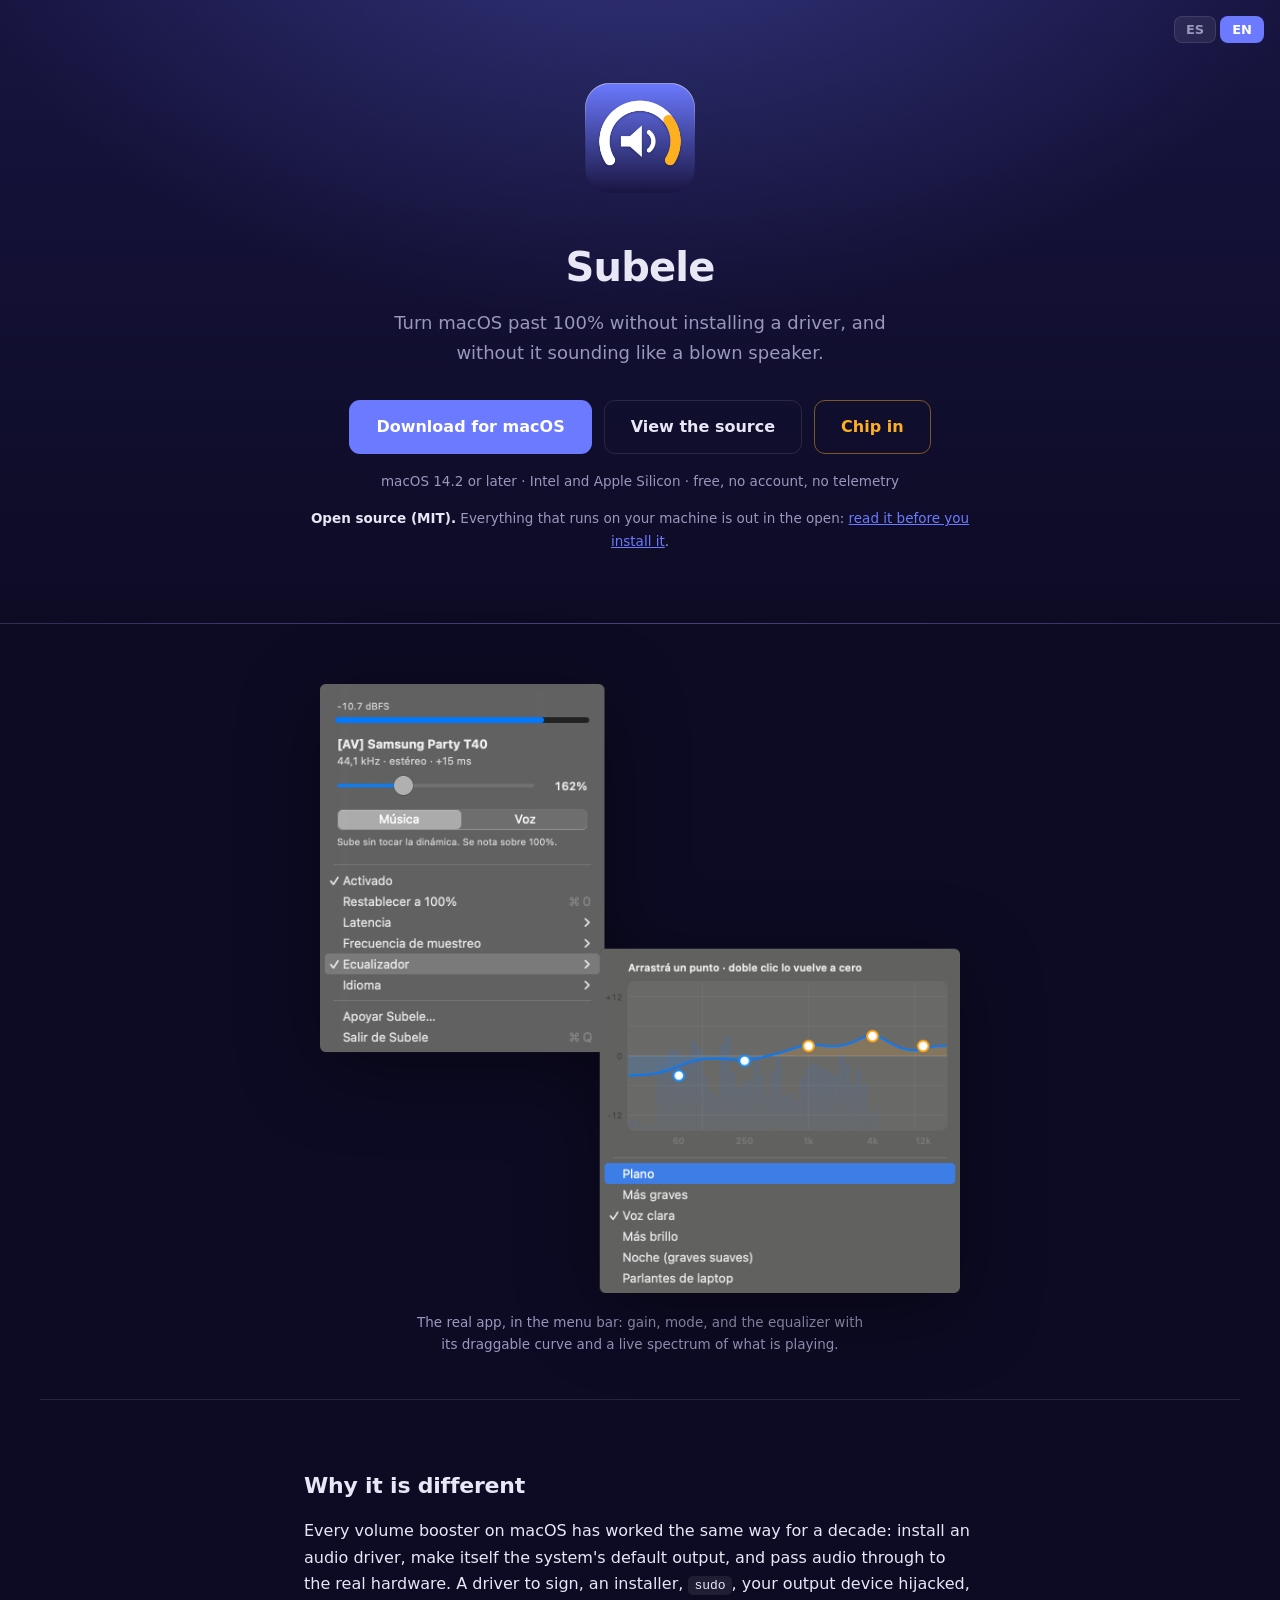
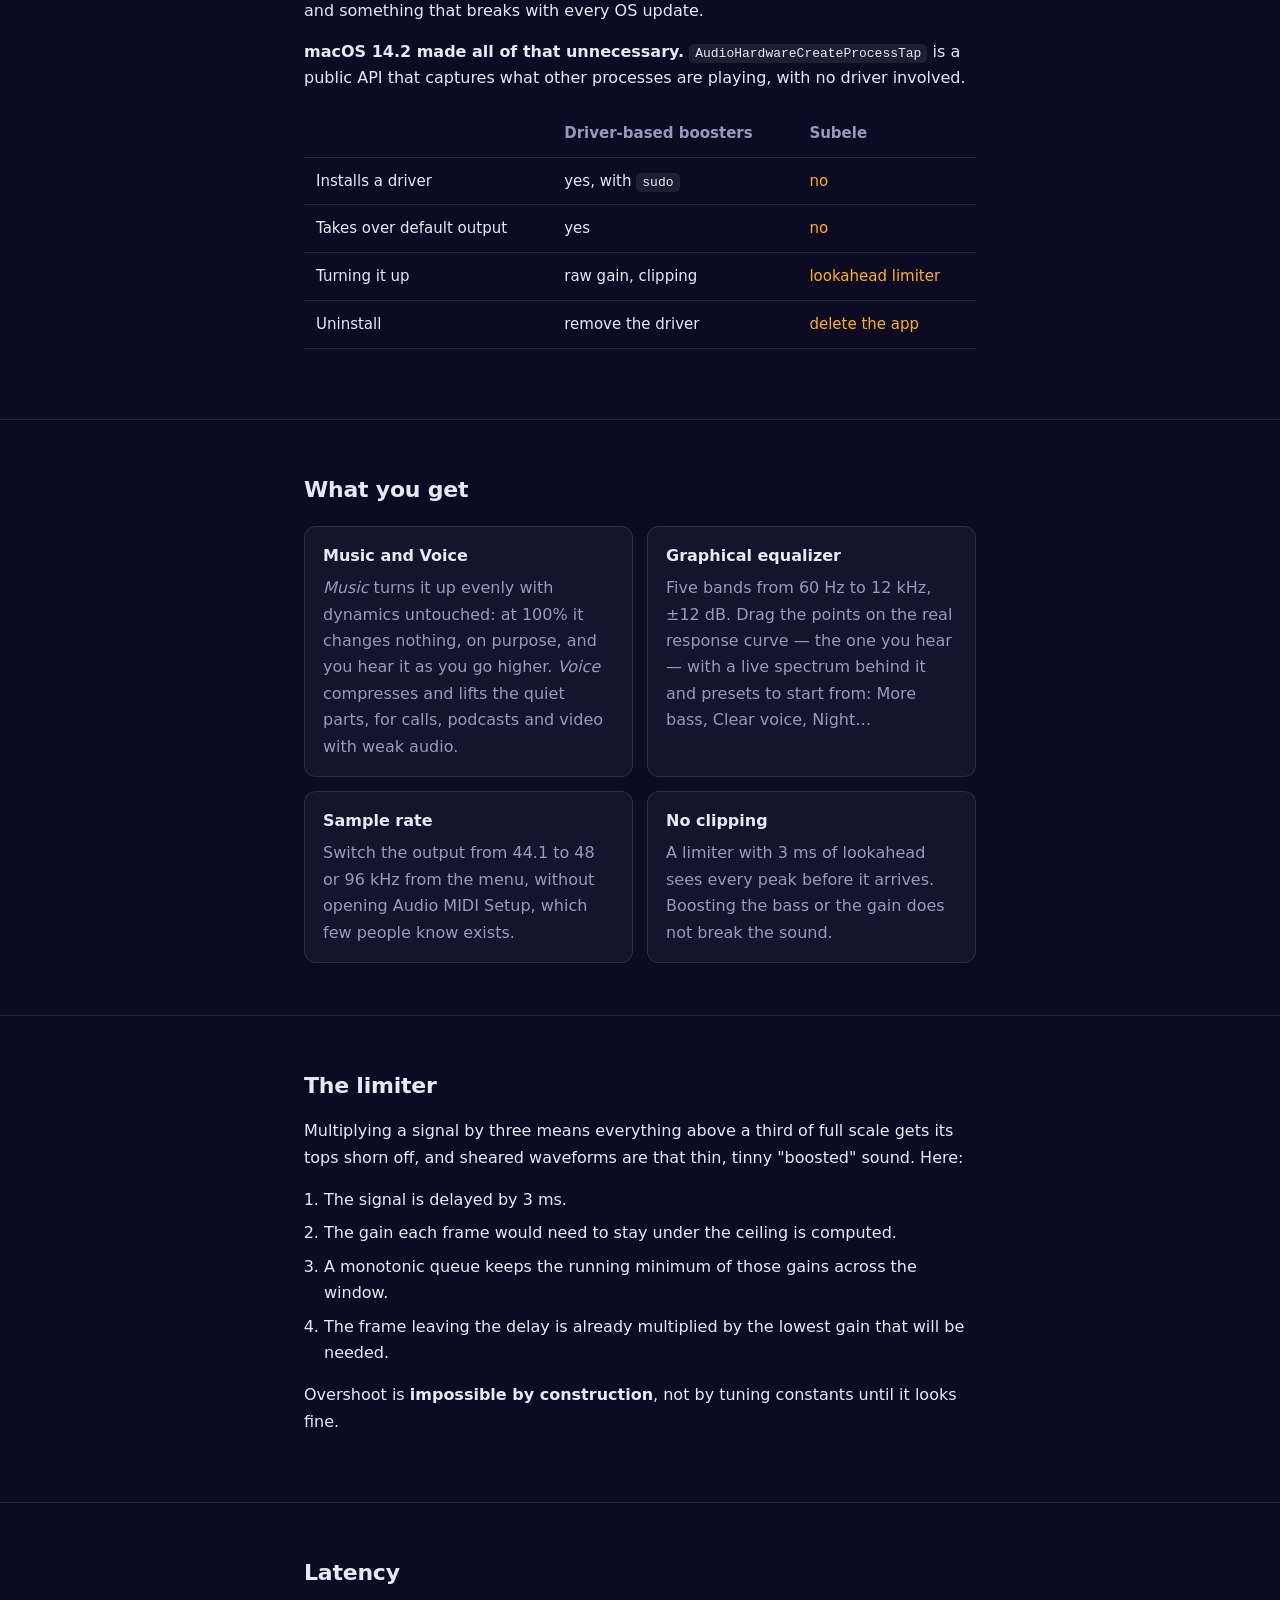
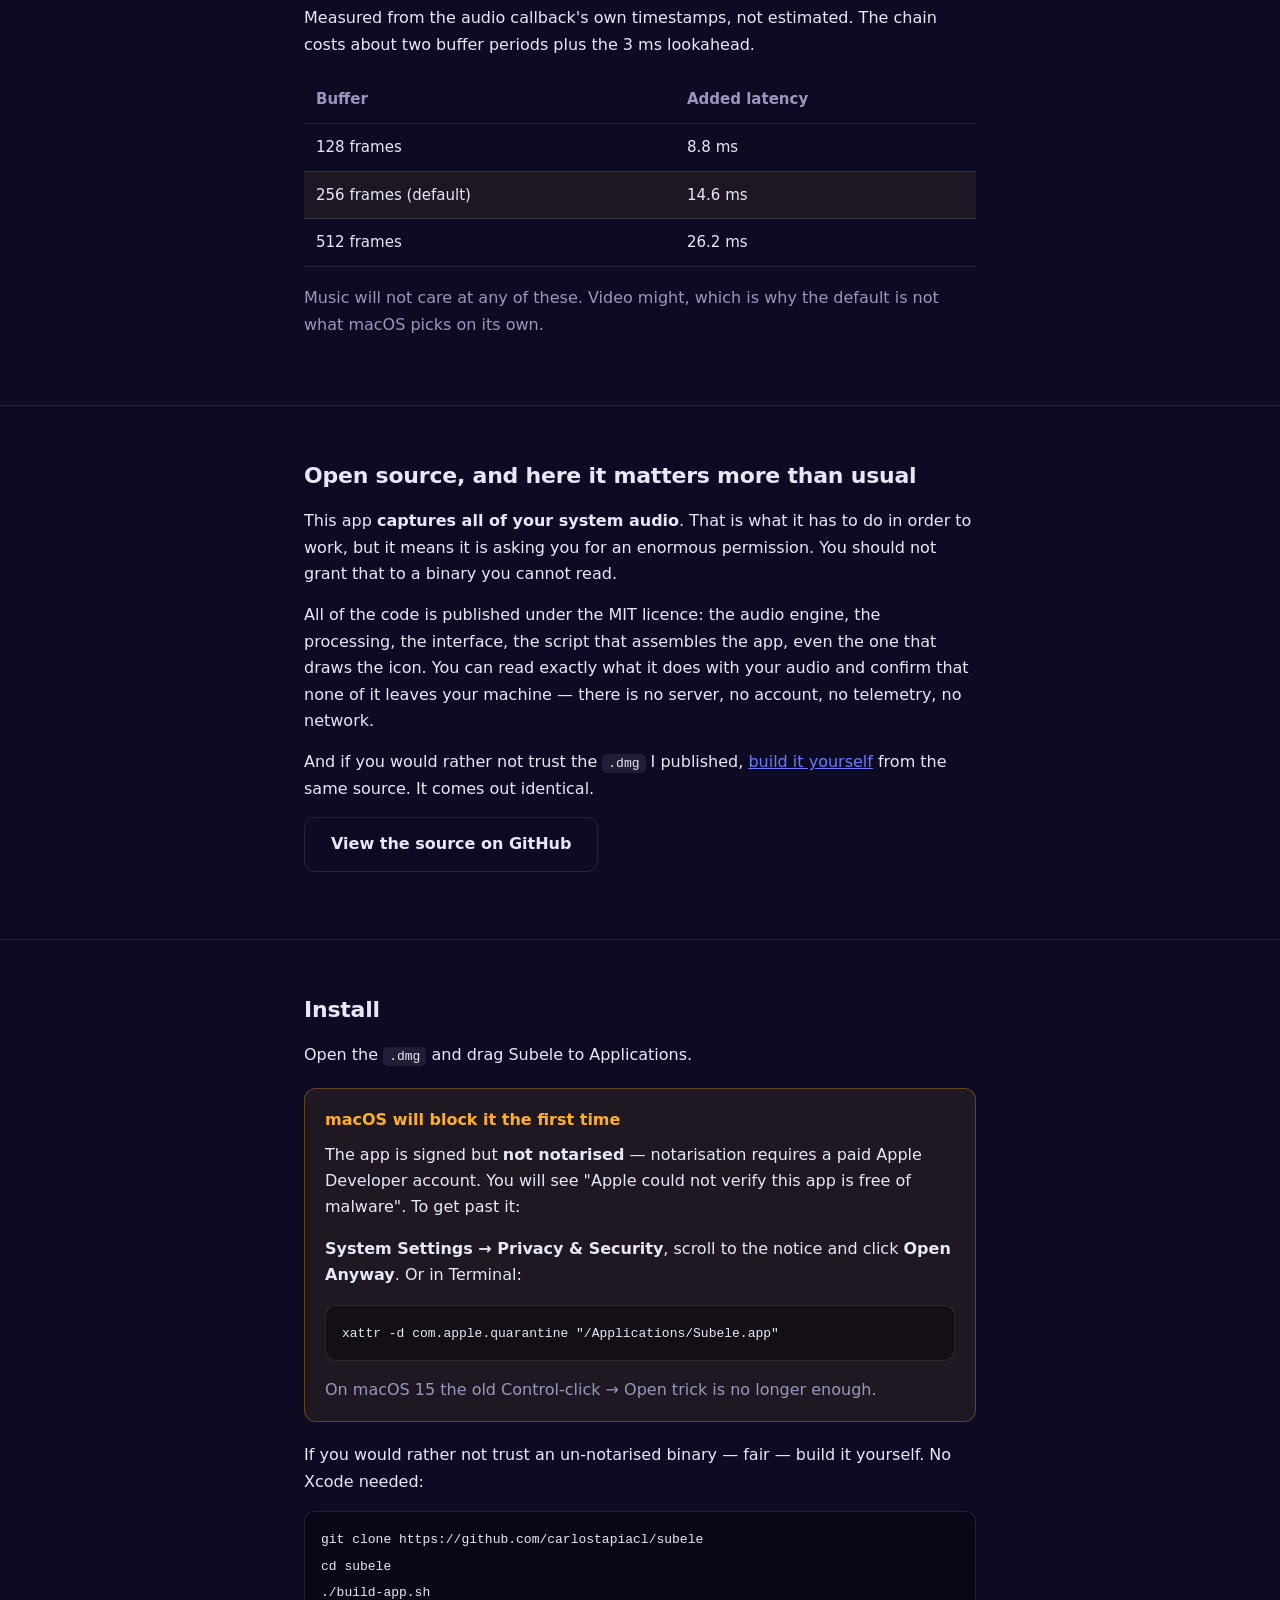
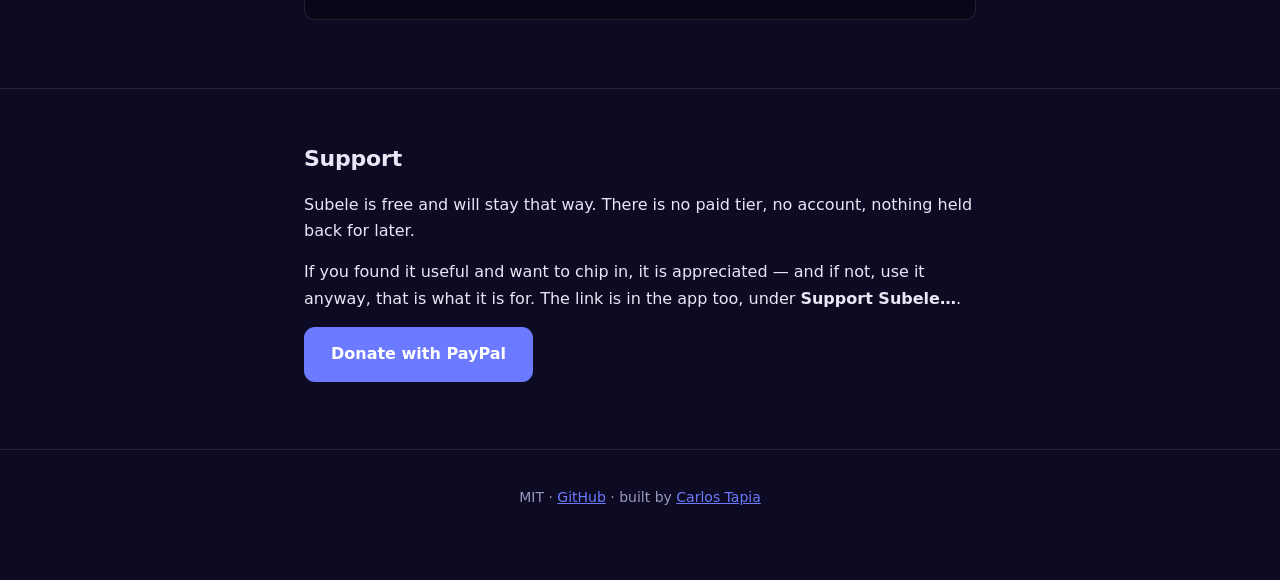
==== commit a2830bec: "Documentación al día, capturas reales y sitio con el ecualizador gráfico - Capturas de la app en el " ====
--- a/docs/index.html
+++ b/docs/index.html
@@ -8,7 +8,7 @@
 <link rel="icon" href="icon.png">
 <meta property="og:title" content="Subele">
 <meta property="og:description" content="Sube el volumen de macOS más allá del 100% sin instalar drivers.">
-<meta property="og:image" content="icon.png">
+<meta property="og:image" content="https://carlostapiacl.github.io/subele/screenshot-ecualizador.png">
 <style>
   :root {
     --ink: #0d0b24;
@@ -57,6 +57,18 @@
   .req.open strong { color: var(--text); }
 
   section { padding: 52px 0; border-bottom: 1px solid var(--line); }
+
+  .shot { padding: 44px 0 8px; text-align: center; border-bottom: 1px solid var(--line); }
+  .shot img {
+    width: 100%; max-width: 640px; height: auto; display: block; margin: 0 auto;
+    filter: drop-shadow(0 18px 40px rgba(0,0,0,.45));
+  }
+  .shot figcaption { color: var(--muted); font-size: 13.5px; margin: 18px auto 36px; max-width: 34em; }
+  .features { display: grid; gap: 14px; margin-top: 18px; }
+  .feature { background: rgba(255,255,255,.04); border: 1px solid var(--line); border-radius: 12px; padding: 16px 18px; }
+  .feature h3 { margin: 0 0 6px; font-size: 16px; }
+  .feature p { margin: 0; color: var(--muted); }
+  @media (min-width: 640px) { .features { grid-template-columns: 1fr 1fr; } }
   h2 { font-size: 22px; letter-spacing: -.01em; margin: 0 0 14px; }
   p { margin: 0 0 15px; }
   .muted { color: var(--muted); }
@@ -111,7 +123,7 @@
   <div class="wrap">
     <img src="icon.png" alt="Subele">
     <h1>Subele</h1>
-    <p class="tag" data-lang="es" class="on">Sube el volumen de macOS más allá del 100% sin instalar drivers, y sin que suene a parlante reventado.</p>
+    <p class="tag" data-lang="es">Sube el volumen de macOS más allá del 100% sin instalar drivers, y sin que suene a parlante reventado.</p>
     <p class="tag" data-lang="en">Turn macOS past 100% without installing a driver, and without it sounding like a blown speaker.</p>
     <div class="buttons">
       <a class="btn" href="https://github.com/carlostapiacl/subele/releases/latest">
@@ -135,6 +147,15 @@
   </div>
 </header>
 
+<figure class="shot"><div class="wrap">
+  <img src="screenshot-ecualizador.png" width="675" height="642"
+       alt="El menú de Subele con el ecualizador gráfico abierto / Subele's menu with the graphical equalizer open">
+  <figcaption>
+    <span data-lang="es">La app real, en la barra de menú: ganancia, modo, y el ecualizador con la curva que se arrastra y el espectro de lo que está sonando.</span>
+    <span data-lang="en">The real app, in the menu bar: gain, mode, and the equalizer with its draggable curve and a live spectrum of what is playing.</span>
+  </figcaption>
+</div></figure>
+
 <section><div class="wrap">
   <div data-lang="es">
     <h2>Por qué es distinto</h2>
@@ -165,15 +186,21 @@
 <section><div class="wrap">
   <div data-lang="es">
     <h2>Qué trae</h2>
-    <p><strong>Dos modos.</strong> <em>Música</em> sube parejo sin tocar la dinámica: en 100% no cambia nada, a propósito, y se nota recién al subir. <em>Voz</em> comprime y levanta lo bajo, para llamadas, podcasts y video con audio flojo.</p>
-    <p><strong>Ecualizador de cinco bandas</strong> (60 Hz a 12 kHz, ±12 dB). Va antes del limitador, así que subir los graves no hace clipear.</p>
-    <p><strong>Frecuencia de muestreo desde el menú.</strong> Pasar la salida de 44,1 a 48 o 96 kHz sin abrir Configuración de Audio MIDI, que casi nadie sabe que existe.</p>
+    <div class="features">
+      <div class="feature"><h3>Música y Voz</h3><p><em>Música</em> sube parejo sin tocar la dinámica: en 100% no cambia nada, a propósito, y se nota al subir. <em>Voz</em> comprime y levanta lo bajo, para llamadas, podcasts y video con audio flojo.</p></div>
+      <div class="feature"><h3>Ecualizador gráfico</h3><p>Cinco bandas de 60 Hz a 12 kHz, ±12 dB. Arrastrás los puntos sobre la curva real —la misma que suena—, con el espectro en vivo detrás y presets para empezar: Más graves, Voz clara, Noche…</p></div>
+      <div class="feature"><h3>Frecuencia de muestreo</h3><p>Pasá la salida de 44,1 a 48 o 96 kHz desde el menú, sin abrir Configuración de Audio MIDI, que casi nadie sabe que existe.</p></div>
+      <div class="feature"><h3>Sin clipping</h3><p>Un limitador con 3 ms de lookahead ve cada pico antes de que llegue. Subir los graves o la ganancia no rompe el sonido.</p></div>
+    </div>
   </div>
   <div data-lang="en">
     <h2>What you get</h2>
-    <p><strong>Two modes.</strong> <em>Music</em> turns it up evenly with dynamics untouched: at 100% it changes nothing, on purpose, and you hear it once you go higher. <em>Voice</em> compresses and lifts the quiet parts, for calls, podcasts and video with weak audio.</p>
-    <p><strong>Five-band equalizer</strong> (60 Hz to 12 kHz, ±12 dB). It sits before the limiter, so boosting the bass does not clip.</p>
-    <p><strong>Sample rate from the menu.</strong> Switch the output from 44.1 to 48 or 96 kHz without opening Audio MIDI Setup, which few people know exists.</p>
+    <div class="features">
+      <div class="feature"><h3>Music and Voice</h3><p><em>Music</em> turns it up evenly with dynamics untouched: at 100% it changes nothing, on purpose, and you hear it as you go higher. <em>Voice</em> compresses and lifts the quiet parts, for calls, podcasts and video with weak audio.</p></div>
+      <div class="feature"><h3>Graphical equalizer</h3><p>Five bands from 60 Hz to 12 kHz, ±12 dB. Drag the points on the real response curve — the one you hear — with a live spectrum behind it and presets to start from: More bass, Clear voice, Night…</p></div>
+      <div class="feature"><h3>Sample rate</h3><p>Switch the output from 44.1 to 48 or 96 kHz from the menu, without opening Audio MIDI Setup, which few people know exists.</p></div>
+      <div class="feature"><h3>No clipping</h3><p>A limiter with 3 ms of lookahead sees every peak before it arrives. Boosting the bass or the gain does not break the sound.</p></div>
+    </div>
   </div>
 </div></section>
 
@@ -281,13 +308,13 @@
   <div data-lang="es">
     <h2>Apoyar</h2>
     <p>Subele es gratis y va a seguir siéndolo. No tiene versión paga, ni cuenta, ni nada guardado para después.</p>
-    <p>Si te resultó útil y querés colaborar, se agradece — y si no, usala igual, para eso está.</p>
+    <p>Si te resultó útil y querés colaborar, se agradece — y si no, usala igual, para eso está. El enlace también está en la app, en <strong>Apoyar Subele…</strong>.</p>
     <p><a class="btn" href="https://paypal.me/carlostapiacl">Donar por PayPal</a></p>
   </div>
   <div data-lang="en">
     <h2>Support</h2>
     <p>Subele is free and will stay that way. There is no paid tier, no account, nothing held back for later.</p>
-    <p>If you found it useful and want to chip in, it is appreciated — and if not, use it anyway, that is what it is for.</p>
+    <p>If you found it useful and want to chip in, it is appreciated — and if not, use it anyway, that is what it is for. The link is in the app too, under <strong>Support Subele…</strong>.</p>
     <p><a class="btn" href="https://paypal.me/carlostapiacl">Donate with PayPal</a></p>
   </div>
 </div></section>
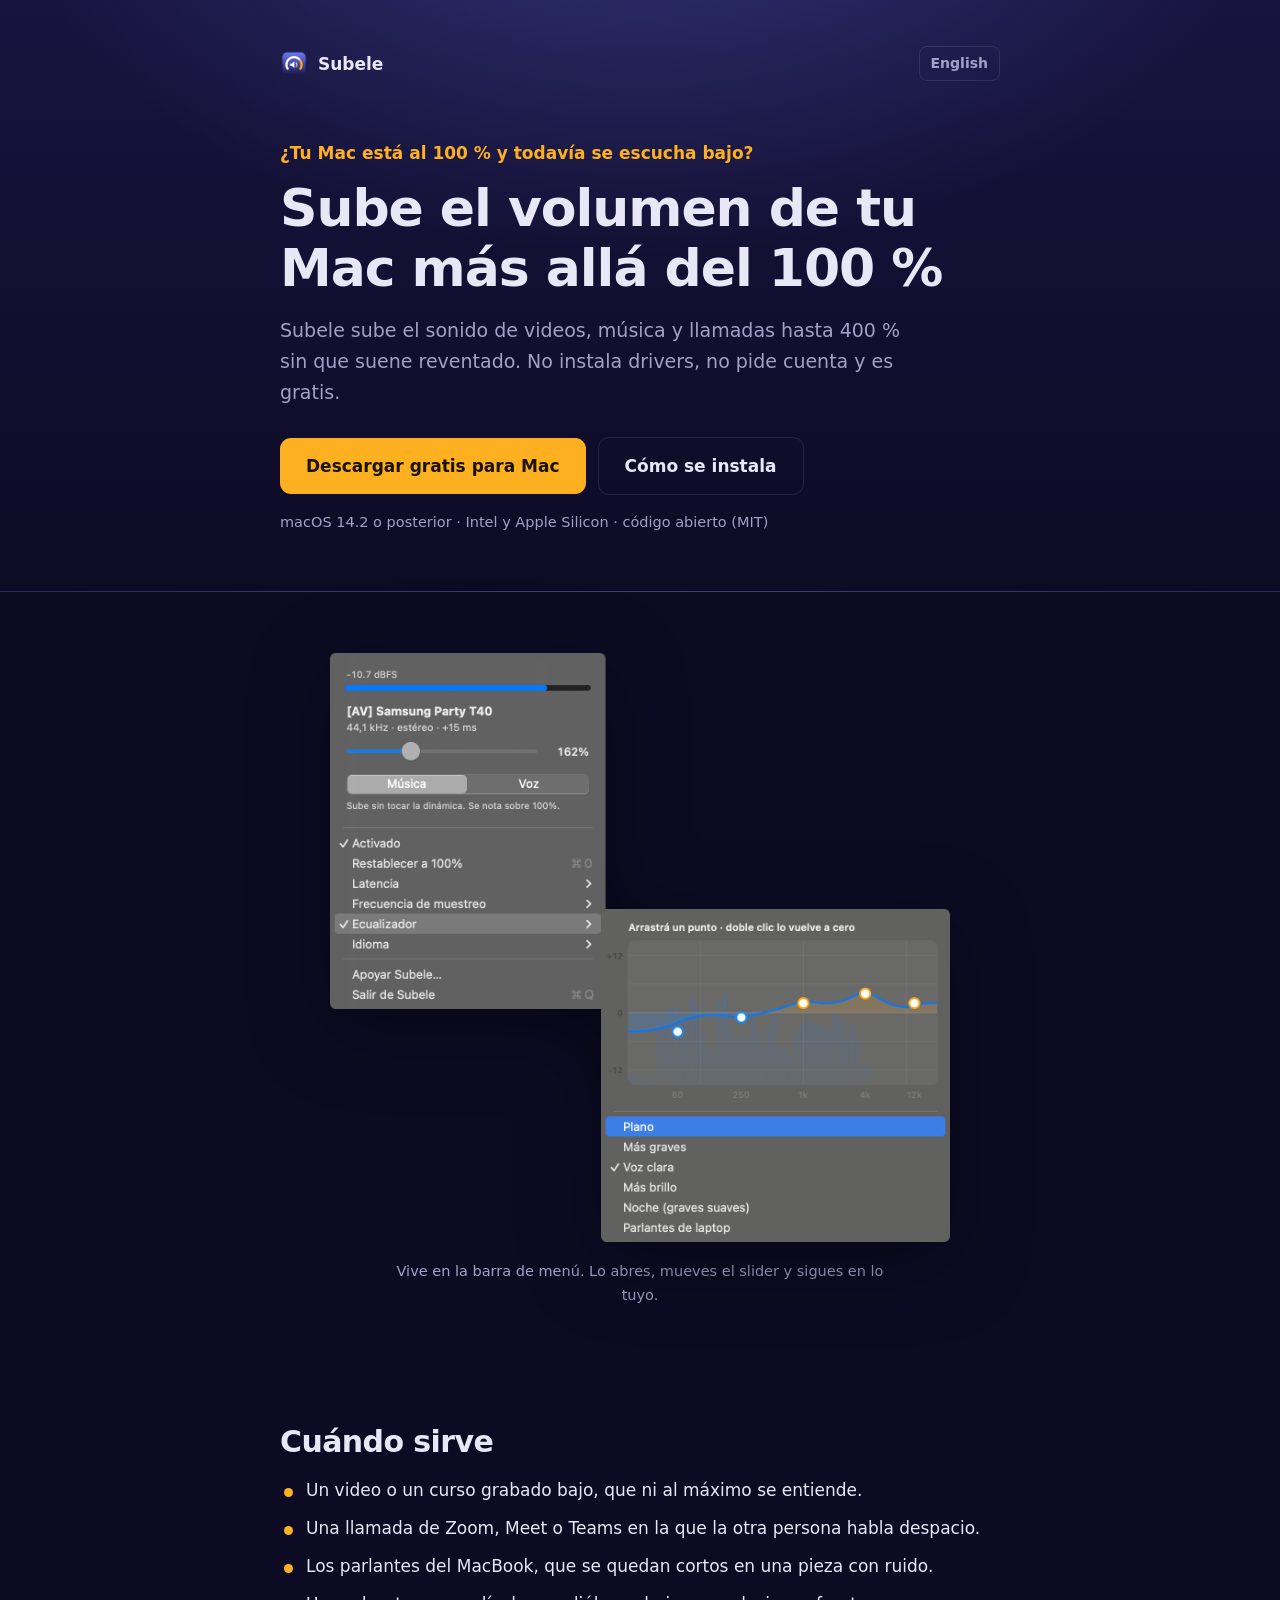
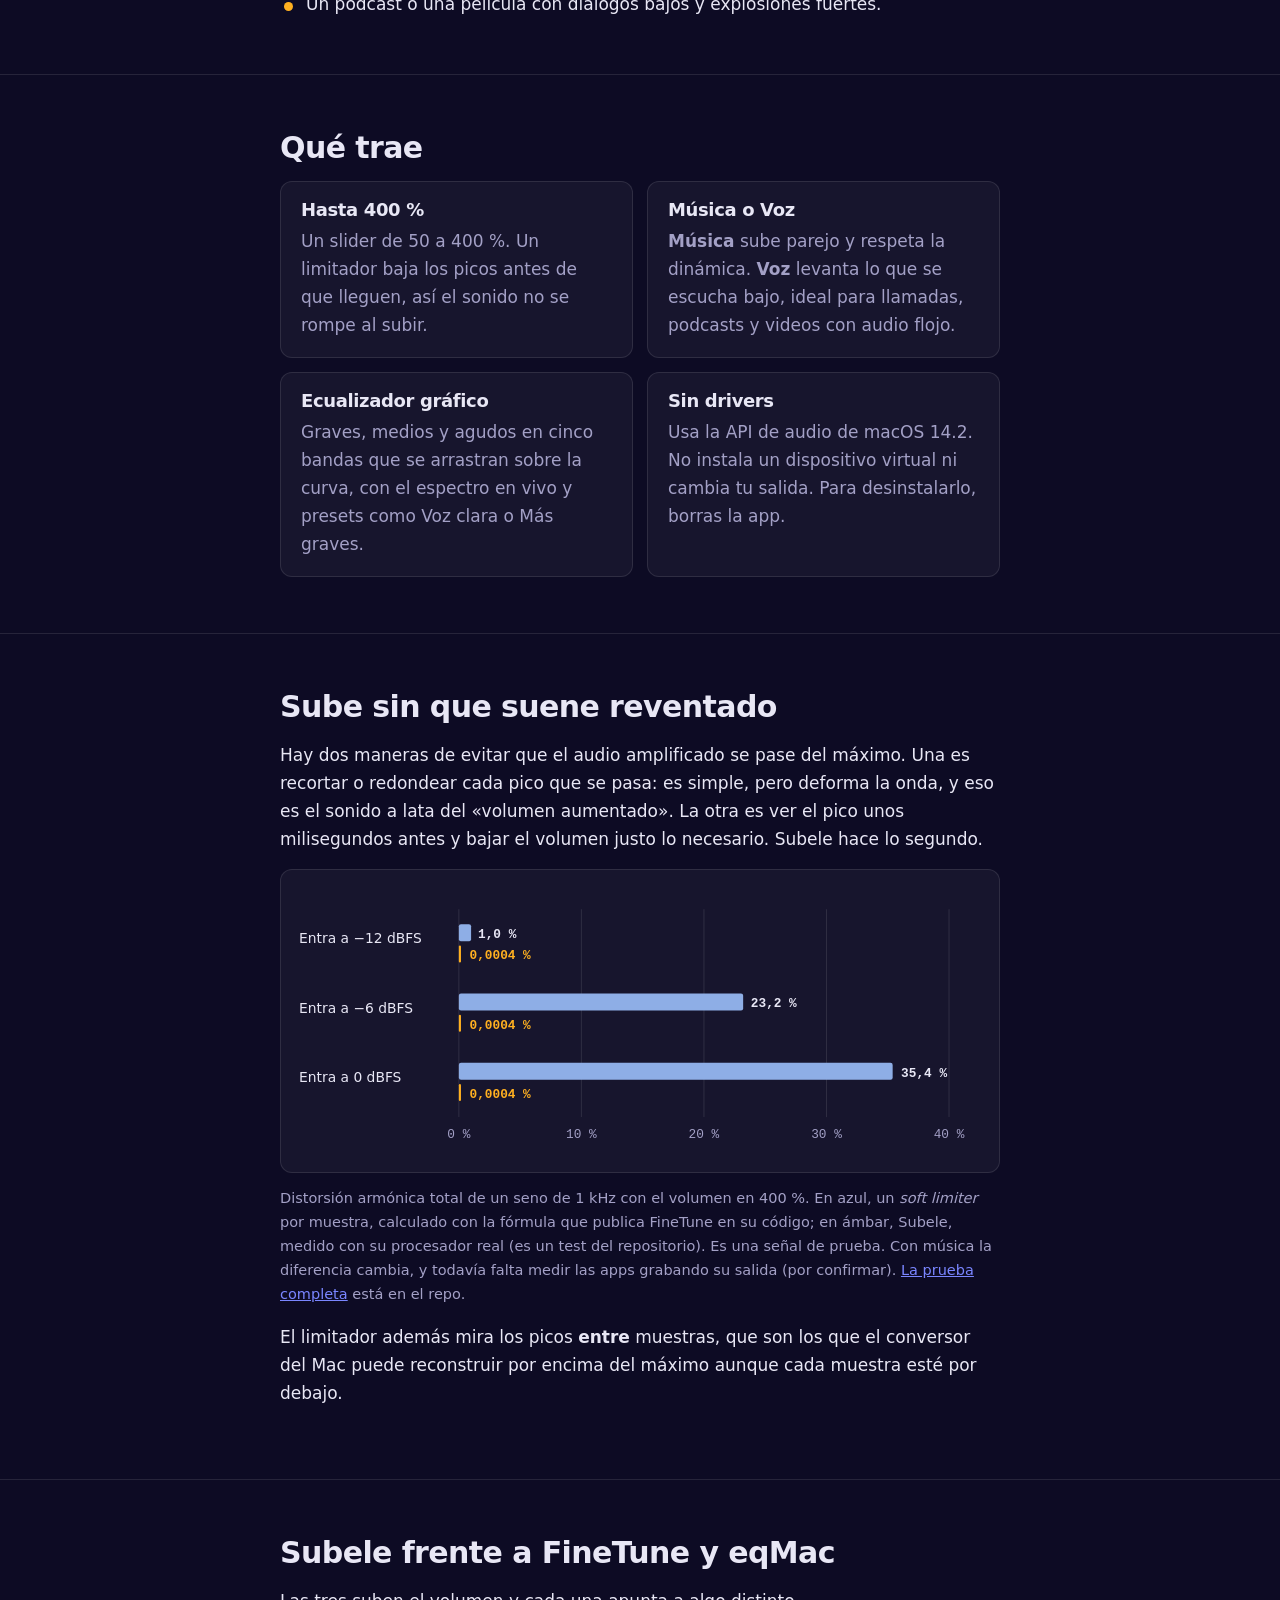
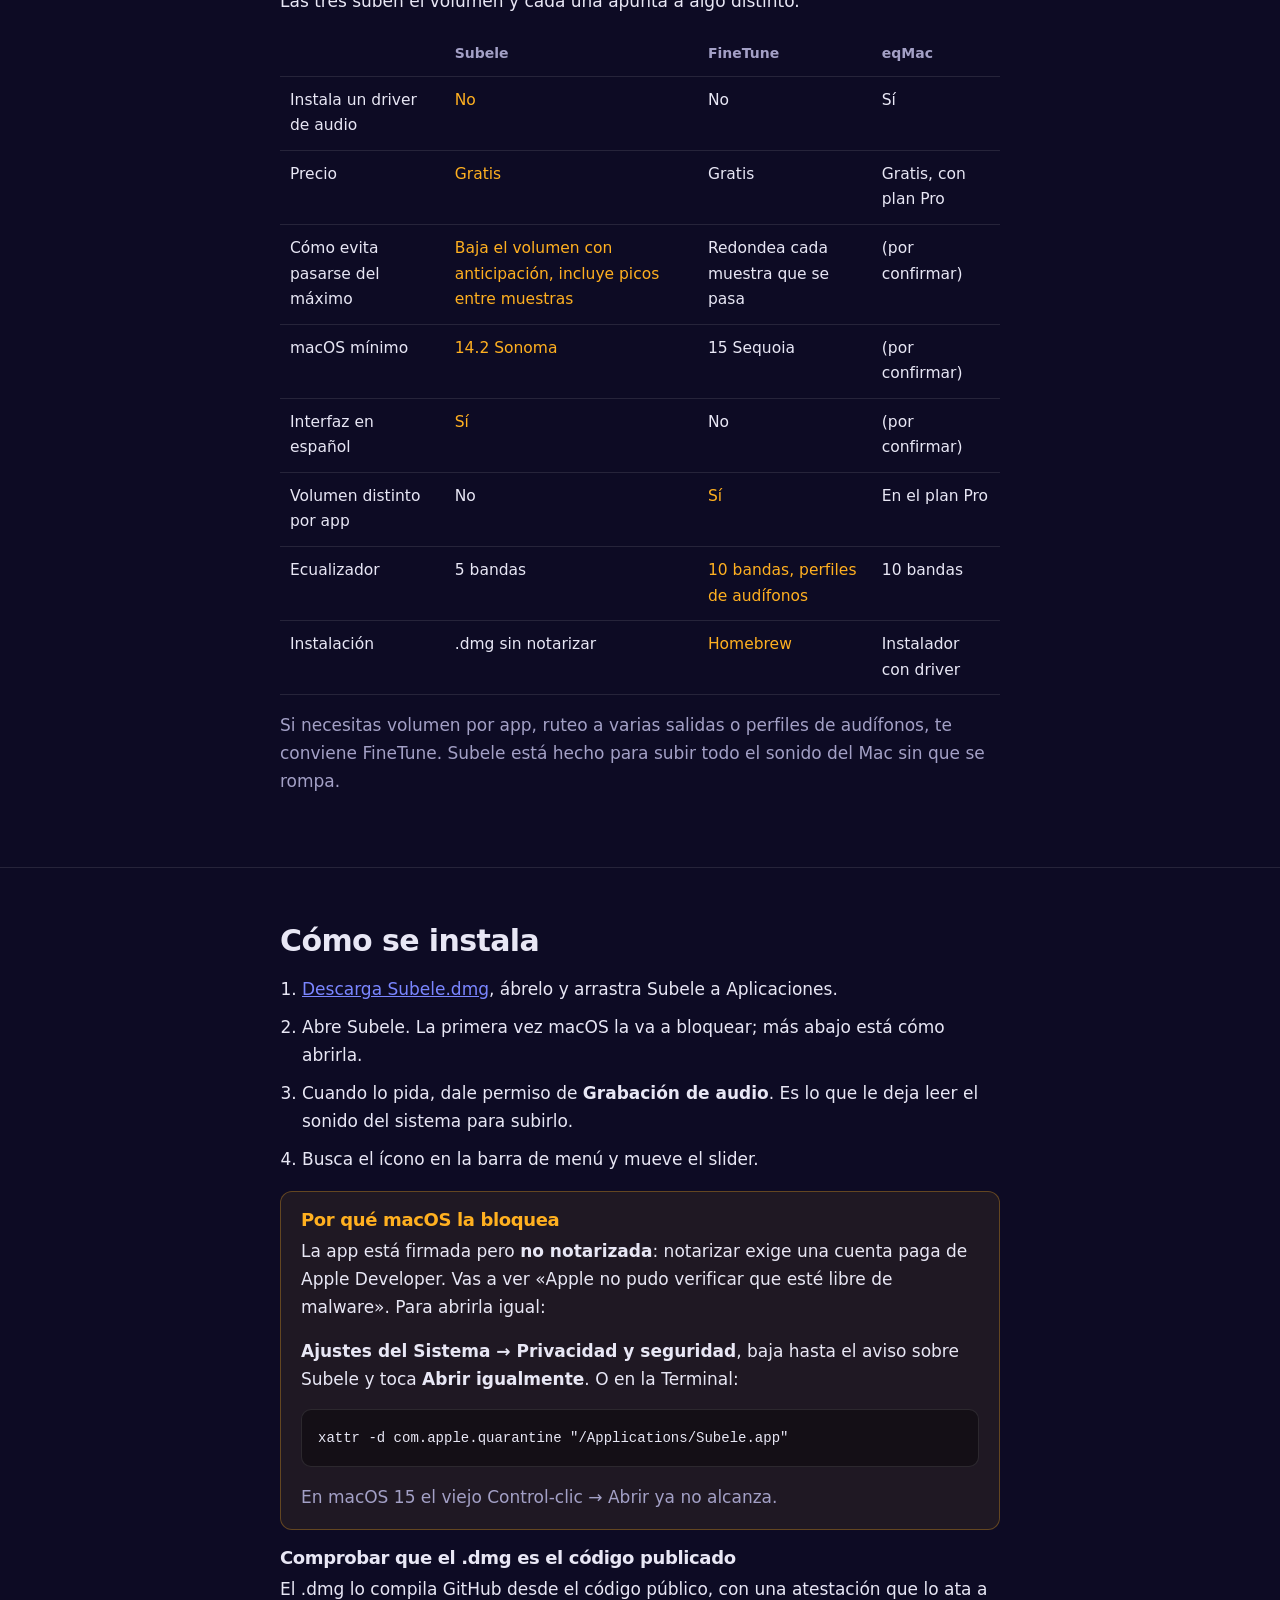
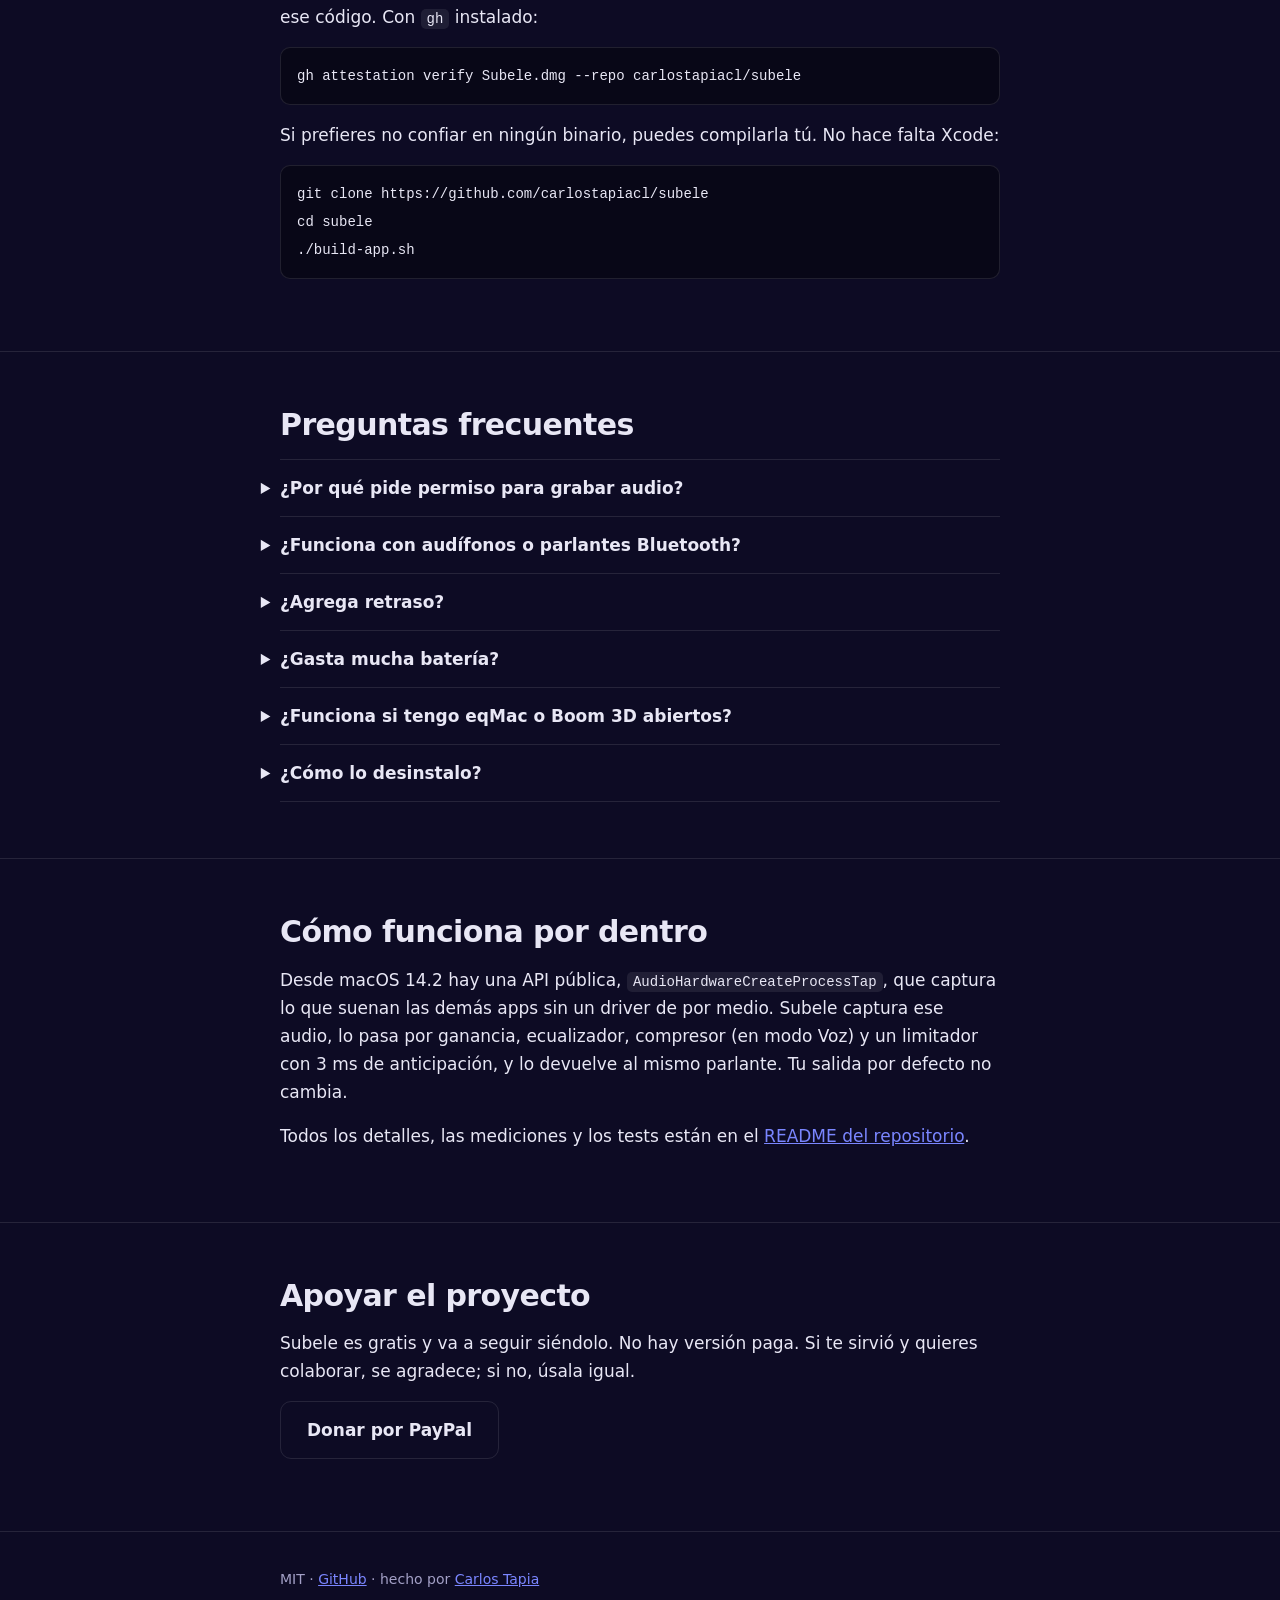
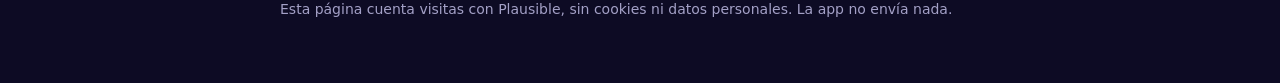
==== commit 917d39e7: "landing nueva en es y en, seo tecnico y descarga directa copy en tuteo y sin el claim de ganancia cr" ====
--- a/docs/index.html
+++ b/docs/index.html
@@ -2,344 +2,192 @@
 <html lang="es">
 <head>
 <meta charset="utf-8">
-<meta name="viewport" content="width=device-width, initial-scale=1">
-<title>Subele — sube el volumen de macOS sin instalar drivers</title>
-<meta name="description" content="Sube macOS más allá del 100% sin instalar drivers. Construido sobre la API de process tap de macOS 14.2, con un limitador de lookahead para que no clipee.">
+<meta name="viewport" content="width=device-width, initial-scale=1, viewport-fit=cover">
+<title>Subele | Sube el volumen de tu Mac más allá del 100 %, gratis y sin drivers</title>
+<meta name="description" content="Amplificador de volumen gratis para Mac. Sube el sonido hasta 400 % sin distorsión, sin instalar drivers y sin cuenta. Código abierto, macOS 14.2 o posterior.">
+<link rel="canonical" href="https://carlostapiacl.github.io/subele/">
+<link rel="alternate" hreflang="es" href="https://carlostapiacl.github.io/subele/">
+<link rel="alternate" hreflang="en" href="https://carlostapiacl.github.io/subele/en/">
+<link rel="alternate" hreflang="x-default" href="https://carlostapiacl.github.io/subele/en/">
 <link rel="icon" href="icon.png">
-<meta property="og:title" content="Subele">
-<meta property="og:description" content="Sube el volumen de macOS más allá del 100% sin instalar drivers.">
-<meta property="og:image" content="https://carlostapiacl.github.io/subele/screenshot-ecualizador.png">
-<style>
-  :root {
-    --ink: #0d0b24;
-    --ink-2: #171440;
-    --indigo: #6c7aff;
-    --amber: #ffb020;
-    --text: #e8e7f5;
-    --muted: #9a97bd;
-    --line: rgba(255,255,255,.1);
-  }
-  * { box-sizing: border-box; }
-  html { scroll-behavior: smooth; }
-  body {
-    margin: 0;
-    background: var(--ink);
-    color: var(--text);
-    font: 16px/1.65 -apple-system, BlinkMacSystemFont, "Segoe UI", Inter, system-ui, sans-serif;
-    -webkit-font-smoothing: antialiased;
-  }
-  a { color: var(--indigo); }
-  .wrap { max-width: 720px; margin: 0 auto; padding: 0 24px; }
-
-  header {
-    text-align: center;
-    padding: 72px 0 56px;
-    background:
-      radial-gradient(90% 120% at 50% -20%, rgba(108,122,255,.32), transparent 60%),
-      linear-gradient(180deg, var(--ink-2), var(--ink));
-    border-bottom: 1px solid var(--line);
-  }
-  header img { width: 132px; height: 132px; border-radius: 28px; }
-  h1 { font-size: 40px; letter-spacing: -.02em; margin: 22px 0 8px; }
-  .tag { color: var(--muted); font-size: 18px; margin: 0 auto 32px; max-width: 30em; }
-
-  .buttons { display: flex; gap: 12px; justify-content: center; flex-wrap: wrap; }
-  .btn {
-    display: inline-block; padding: 13px 26px; border-radius: 11px;
-    font-weight: 600; text-decoration: none; font-size: 16px;
-    background: var(--indigo); color: #fff; border: 1px solid transparent;
-  }
-  .btn:hover { filter: brightness(1.12); }
-  .btn.ghost { background: transparent; color: var(--text); border-color: var(--line); }
-  .btn.give { background: transparent; color: var(--amber); border-color: rgba(255,176,32,.45); }
-  .req { color: var(--muted); font-size: 13.5px; margin-top: 16px; }
-  .req.open { margin-top: 6px; }
-  .req.open strong { color: var(--text); }
-
-  section { padding: 52px 0; border-bottom: 1px solid var(--line); }
-
-  .shot { padding: 44px 0 8px; text-align: center; border-bottom: 1px solid var(--line); }
-  .shot img {
-    width: 100%; max-width: 640px; height: auto; display: block; margin: 0 auto;
-    filter: drop-shadow(0 18px 40px rgba(0,0,0,.45));
-  }
-  .shot figcaption { color: var(--muted); font-size: 13.5px; margin: 18px auto 36px; max-width: 34em; }
-  .features { display: grid; gap: 14px; margin-top: 18px; }
-  .feature { background: rgba(255,255,255,.04); border: 1px solid var(--line); border-radius: 12px; padding: 16px 18px; }
-  .feature h3 { margin: 0 0 6px; font-size: 16px; }
-  .feature p { margin: 0; color: var(--muted); }
-  @media (min-width: 640px) { .features { grid-template-columns: 1fr 1fr; } }
-  h2 { font-size: 22px; letter-spacing: -.01em; margin: 0 0 14px; }
-  p { margin: 0 0 15px; }
-  .muted { color: var(--muted); }
-
-  table { width: 100%; border-collapse: collapse; margin: 18px 0; font-size: 15px; }
-  th, td { text-align: left; padding: 11px 12px; border-bottom: 1px solid var(--line); }
-  th { color: var(--muted); font-weight: 600; }
-  td.good { color: var(--amber); }
-  tr.hi td { background: rgba(255,176,32,.07); }
-
-  .note {
-    background: rgba(255,176,32,.08);
-    border: 1px solid rgba(255,176,32,.3);
-    border-radius: 12px; padding: 18px 20px; margin: 20px 0;
-  }
-  .note h3 { margin: 0 0 8px; font-size: 16px; color: var(--amber); }
-  code {
-    font: 13px/1.5 ui-monospace, SFMono-Regular, Menlo, monospace;
-    background: rgba(255,255,255,.08); padding: 2px 6px; border-radius: 5px;
-  }
-  pre {
-    background: rgba(0,0,0,.35); border: 1px solid var(--line);
-    border-radius: 10px; padding: 14px 16px; overflow-x: auto;
-  }
-  pre code { background: none; padding: 0; }
-  ol { padding-left: 20px; }
-  ol li { margin-bottom: 7px; }
-
-  footer { padding: 36px 0 56px; text-align: center; color: var(--muted); font-size: 14px; }
-
-  .lang { position: fixed; top: 16px; right: 16px; display: flex; gap: 4px; z-index: 10; }
-  .lang button {
-    background: rgba(255,255,255,.07); color: var(--muted); border: 1px solid var(--line);
-    border-radius: 8px; padding: 5px 11px; font-size: 13px; font-weight: 600; cursor: pointer;
-    font-family: inherit;
-  }
-  .lang button[aria-pressed="true"] { background: var(--indigo); color: #fff; border-color: transparent; }
-  [data-lang] { display: none; }
-  [data-lang].on { display: block; }
-  th[data-lang].on, td[data-lang].on { display: table-cell; }
-  span[data-lang].on { display: inline; }
-</style>
+<link rel="stylesheet" href="site.css">
+<meta property="og:type" content="website">
+<meta property="og:locale" content="es_CL">
+<meta property="og:url" content="https://carlostapiacl.github.io/subele/">
+<meta property="og:title" content="Subele | Más volumen para tu Mac, sin drivers">
+<meta property="og:description" content="¿Tu Mac al 100 % y se escucha bajo? Subele lo sube hasta 400 % sin que suene reventado. Gratis y de código abierto.">
+<meta property="og:image" content="https://carlostapiacl.github.io/subele/og-es.png">
+<meta property="og:image:width" content="1200">
+<meta property="og:image:height" content="630">
+<meta name="twitter:card" content="summary_large_image">
+<script type="application/ld+json">
+{
+  "@context": "https://schema.org",
+  "@type": "SoftwareApplication",
+  "name": "Subele",
+  "description": "Amplificador de volumen para macOS. Sube el audio del sistema hasta 400 % sin instalar drivers, con un limitador que evita la distorsión.",
+  "applicationCategory": "MultimediaApplication",
+  "operatingSystem": "macOS 14.2 o posterior",
+  "softwareVersion": "0.2.2",
+  "inLanguage": ["es", "en"],
+  "url": "https://carlostapiacl.github.io/subele/",
+  "downloadUrl": "https://github.com/carlostapiacl/subele/releases/latest/download/Subele.dmg",
+  "image": "https://carlostapiacl.github.io/subele/screenshot-ecualizador.png",
+  "license": "https://opensource.org/licenses/MIT",
+  "isAccessibleForFree": true,
+  "offers": { "@type": "Offer", "price": "0", "priceCurrency": "USD" },
+  "author": { "@type": "Person", "name": "Carlos Tapia", "url": "https://carlostapia.cl" }
+}
+</script>
+<!-- Plausible: sin cookies ni datos personales. Cuenta visitas y descargas. -->
+<script defer data-domain="carlostapiacl.github.io" src="https://plausible.carlostapia.cl/js/script.file-downloads.outbound-links.js"></script>
 </head>
 <body>
 
-<div class="lang">
-  <button id="btn-es" aria-pressed="true" onclick="setLang('es')">ES</button>
-  <button id="btn-en" aria-pressed="false" onclick="setLang('en')">EN</button>
-</div>
-
-<header>
+<header class="hero">
   <div class="wrap">
-    <img src="icon.png" alt="Subele">
-    <h1>Subele</h1>
-    <p class="tag" data-lang="es">Sube el volumen de macOS más allá del 100% sin instalar drivers, y sin que suene a parlante reventado.</p>
-    <p class="tag" data-lang="en">Turn macOS past 100% without installing a driver, and without it sounding like a blown speaker.</p>
-    <div class="buttons">
-      <a class="btn" href="https://github.com/carlostapiacl/subele/releases/latest">
-        <span data-lang="es">Descargar para macOS</span><span data-lang="en">Download for macOS</span>
-      </a>
-      <a class="btn ghost" href="https://github.com/carlostapiacl/subele">
-        <span data-lang="es">Ver el código</span><span data-lang="en">View the source</span>
-      </a>
-      <a class="btn give" href="https://paypal.me/carlostapiacl">
-        <span data-lang="es">Apoyar con una donación</span><span data-lang="en">Chip in</span>
-      </a>
+    <nav class="top">
+      <a class="brand" href="./"><img src="icon.png" alt="" width="28" height="28">Subele</a>
+      <a class="lang" href="en/" hreflang="en" lang="en">English</a>
+    </nav>
+    <p class="ask">¿Tu Mac está al 100 % y todavía se escucha bajo?</p>
+    <h1>Sube el volumen de tu Mac más allá del 100 %</h1>
+    <p class="sub">Subele sube el sonido de videos, música y llamadas hasta 400 % sin que suene reventado. No instala drivers, no pide cuenta y es gratis.</p>
+    <div class="actions">
+      <a class="btn" href="https://github.com/carlostapiacl/subele/releases/latest/download/Subele.dmg">Descargar gratis para Mac</a>
+      <a class="btn ghost" href="#instalacion">Cómo se instala</a>
     </div>
-    <p class="req">
-      <span data-lang="es">macOS 14.2 o posterior · Intel y Apple Silicon · gratis, sin cuenta, sin telemetría</span>
-      <span data-lang="en">macOS 14.2 or later · Intel and Apple Silicon · free, no account, no telemetry</span>
-    </p>
-    <p class="req open">
-      <span data-lang="es"><strong>Código abierto (MIT).</strong> Todo lo que corre en tu máquina está a la vista: <a href="https://github.com/carlostapiacl/subele">leelo antes de instalarlo</a>.</span>
-      <span data-lang="en"><strong>Open source (MIT).</strong> Everything that runs on your machine is out in the open: <a href="https://github.com/carlostapiacl/subele">read it before you install it</a>.</span>
-    </p>
+    <p class="req">macOS 14.2 o posterior · Intel y Apple Silicon · código abierto (MIT)</p>
   </div>
 </header>
 
 <figure class="shot"><div class="wrap">
   <img src="screenshot-ecualizador.png" width="675" height="642"
-       alt="El menú de Subele con el ecualizador gráfico abierto / Subele's menu with the graphical equalizer open">
-  <figcaption>
-    <span data-lang="es">La app real, en la barra de menú: ganancia, modo, y el ecualizador con la curva que se arrastra y el espectro de lo que está sonando.</span>
-    <span data-lang="en">The real app, in the menu bar: gain, mode, and the equalizer with its draggable curve and a live spectrum of what is playing.</span>
-  </figcaption>
+       alt="El menú de Subele en la barra de menú, con el slider de volumen, el selector Música/Voz y el ecualizador gráfico abierto">
+  <figcaption>Vive en la barra de menú. Lo abres, mueves el slider y sigues en lo tuyo.</figcaption>
 </div></figure>
 
 <section><div class="wrap">
-  <div data-lang="es">
-    <h2>Por qué es distinto</h2>
-    <p>Todos los amplificadores de volumen de macOS funcionan igual desde hace una década: instalan un driver de audio, se ponen como salida por defecto del sistema y pasan el audio hacia el hardware real. Driver que firmar, instalador, <code>sudo</code>, tu salida secuestrada, y algo que se rompe en cada actualización.</p>
-    <p><strong>macOS 14.2 volvió todo eso innecesario.</strong> <code>AudioHardwareCreateProcessTap</code> es una API pública que captura lo que otros procesos reproducen, sin driver de por medio.</p>
-    <table>
-      <tr><th></th><th>Boosters con driver</th><th>Subele</th></tr>
-      <tr><td>Instala driver</td><td>sí, con <code>sudo</code></td><td class="good">no</td></tr>
-      <tr><td>Toma tu salida por defecto</td><td>sí</td><td class="good">no</td></tr>
-      <tr><td>Al subir el volumen</td><td>ganancia cruda, clipping</td><td class="good">limitador con lookahead</td></tr>
-      <tr><td>Desinstalar</td><td>sacar el driver</td><td class="good">borrar la app</td></tr>
-    </table>
-  </div>
-  <div data-lang="en">
-    <h2>Why it is different</h2>
-    <p>Every volume booster on macOS has worked the same way for a decade: install an audio driver, make itself the system's default output, and pass audio through to the real hardware. A driver to sign, an installer, <code>sudo</code>, your output device hijacked, and something that breaks with every OS update.</p>
-    <p><strong>macOS 14.2 made all of that unnecessary.</strong> <code>AudioHardwareCreateProcessTap</code> is a public API that captures what other processes are playing, with no driver involved.</p>
-    <table>
-      <tr><th></th><th>Driver-based boosters</th><th>Subele</th></tr>
-      <tr><td>Installs a driver</td><td>yes, with <code>sudo</code></td><td class="good">no</td></tr>
-      <tr><td>Takes over default output</td><td>yes</td><td class="good">no</td></tr>
-      <tr><td>Turning it up</td><td>raw gain, clipping</td><td class="good">lookahead limiter</td></tr>
-      <tr><td>Uninstall</td><td>remove the driver</td><td class="good">delete the app</td></tr>
-    </table>
+  <h2>Cuándo sirve</h2>
+  <ul class="cases">
+    <li>Un video o un curso grabado bajo, que ni al máximo se entiende.</li>
+    <li>Una llamada de Zoom, Meet o Teams en la que la otra persona habla despacio.</li>
+    <li>Los parlantes del MacBook, que se quedan cortos en una pieza con ruido.</li>
+    <li>Un podcast o una película con diálogos bajos y explosiones fuertes.</li>
+  </ul>
+</div></section>
+
+<section><div class="wrap">
+  <h2>Qué trae</h2>
+  <div class="grid two">
+    <div class="card"><h3>Hasta 400 %</h3><p>Un slider de 50 a 400 %. Un limitador baja los picos antes de que lleguen, así el sonido no se rompe al subir.</p></div>
+    <div class="card"><h3>Música o Voz</h3><p><strong>Música</strong> sube parejo y respeta la dinámica. <strong>Voz</strong> levanta lo que se escucha bajo, ideal para llamadas, podcasts y videos con audio flojo.</p></div>
+    <div class="card"><h3>Ecualizador gráfico</h3><p>Graves, medios y agudos en cinco bandas que se arrastran sobre la curva, con el espectro en vivo y presets como Voz clara o Más graves.</p></div>
+    <div class="card"><h3>Sin drivers</h3><p>Usa la API de audio de macOS 14.2. No instala un dispositivo virtual ni cambia tu salida. Para desinstalarlo, borras la app.</p></div>
   </div>
 </div></section>
 
-<section><div class="wrap">
-  <div data-lang="es">
-    <h2>Qué trae</h2>
-    <div class="features">
-      <div class="feature"><h3>Música y Voz</h3><p><em>Música</em> sube parejo sin tocar la dinámica: en 100% no cambia nada, a propósito, y se nota al subir. <em>Voz</em> comprime y levanta lo bajo, para llamadas, podcasts y video con audio flojo.</p></div>
-      <div class="feature"><h3>Ecualizador gráfico</h3><p>Cinco bandas de 60 Hz a 12 kHz, ±12 dB. Arrastrás los puntos sobre la curva real —la misma que suena—, con el espectro en vivo detrás y presets para empezar: Más graves, Voz clara, Noche…</p></div>
-      <div class="feature"><h3>Frecuencia de muestreo</h3><p>Pasá la salida de 44,1 a 48 o 96 kHz desde el menú, sin abrir Configuración de Audio MIDI, que casi nadie sabe que existe.</p></div>
-      <div class="feature"><h3>Sin clipping</h3><p>Un limitador con 3 ms de lookahead ve cada pico antes de que llegue. Subir los graves o la ganancia no rompe el sonido.</p></div>
-    </div>
+<section id="sin-distorsion"><div class="wrap">
+  <h2>Sube sin que suene reventado</h2>
+  <p>Hay dos maneras de evitar que el audio amplificado se pase del máximo. Una es recortar o redondear cada pico que se pasa: es simple, pero deforma la onda, y eso es el sonido a lata del «volumen aumentado». La otra es ver el pico unos milisegundos antes y bajar el volumen justo lo necesario. Subele hace lo segundo.</p>
+  <div class="chart">
+    <svg viewBox="0 0 640 250" xmlns="http://www.w3.org/2000/svg" role="img" aria-label="Distorsión a 400 % de volumen. Con la señal entrando a −12 dBFS: soft limiter por muestra 1,0 %, Subele 0,0004 %. A −6 dBFS: 23,2 % contra 0,0004 %. A 0 dBFS: 35,4 % contra 0,0004 %.">
+      <g stroke="rgba(255,255,255,.1)" stroke-width="1">
+        <line x1="150" y1="20" x2="150" y2="215"/><line x1="265" y1="20" x2="265" y2="215"/>
+        <line x1="380" y1="20" x2="380" y2="215"/><line x1="495" y1="20" x2="495" y2="215"/>
+        <line x1="610" y1="20" x2="610" y2="215"/>
+      </g>
+      <text x="150" y="235" text-anchor="middle">0 %</text><text x="265" y="235" text-anchor="middle">10 %</text>
+      <text x="380" y="235" text-anchor="middle">20 %</text><text x="495" y="235" text-anchor="middle">30 %</text>
+      <text x="610" y="235" text-anchor="middle">40 %</text>
+      <text class="lbl" x="0" y="52">Entra a −12 dBFS</text>
+      <rect x="150" y="34" width="11.5" height="16" rx="2" fill="#8eaee6"/><text class="val" x="168" y="47">1,0 %</text>
+      <rect x="150" y="54" width="2" height="16" rx="1" fill="#ffb020"/><text class="mine" x="160" y="67">0,0004 %</text>
+      <text class="lbl" x="0" y="117">Entra a −6 dBFS</text>
+      <rect x="150" y="99" width="266.8" height="16" rx="2" fill="#8eaee6"/><text class="val" x="424" y="112">23,2 %</text>
+      <rect x="150" y="119" width="2" height="16" rx="1" fill="#ffb020"/><text class="mine" x="160" y="132">0,0004 %</text>
+      <text class="lbl" x="0" y="182">Entra a 0 dBFS</text>
+      <rect x="150" y="164" width="407.1" height="16" rx="2" fill="#8eaee6"/><text class="val" x="565" y="177">35,4 %</text>
+      <rect x="150" y="184" width="2" height="16" rx="1" fill="#ffb020"/><text class="mine" x="160" y="197">0,0004 %</text>
+    </svg>
   </div>
-  <div data-lang="en">
-    <h2>What you get</h2>
-    <div class="features">
-      <div class="feature"><h3>Music and Voice</h3><p><em>Music</em> turns it up evenly with dynamics untouched: at 100% it changes nothing, on purpose, and you hear it as you go higher. <em>Voice</em> compresses and lifts the quiet parts, for calls, podcasts and video with weak audio.</p></div>
-      <div class="feature"><h3>Graphical equalizer</h3><p>Five bands from 60 Hz to 12 kHz, ±12 dB. Drag the points on the real response curve — the one you hear — with a live spectrum behind it and presets to start from: More bass, Clear voice, Night…</p></div>
-      <div class="feature"><h3>Sample rate</h3><p>Switch the output from 44.1 to 48 or 96 kHz from the menu, without opening Audio MIDI Setup, which few people know exists.</p></div>
-      <div class="feature"><h3>No clipping</h3><p>A limiter with 3 ms of lookahead sees every peak before it arrives. Boosting the bass or the gain does not break the sound.</p></div>
-    </div>
-  </div>
+  <p class="note">Distorsión armónica total de un seno de 1 kHz con el volumen en 400 %. En azul, un <em>soft limiter</em> por muestra, calculado con la fórmula que publica FineTune en su código; en ámbar, Subele, medido con su procesador real (es un test del repositorio). Es una señal de prueba. Con música la diferencia cambia, y todavía falta medir las apps grabando su salida (por confirmar). <a href="https://github.com/carlostapiacl/subele/tree/main/experimentos/2026-10-22-distorsion-frente-a-finetune">La prueba completa</a> está en el repo.</p>
+  <p>El limitador además mira los picos <strong>entre</strong> muestras, que son los que el conversor del Mac puede reconstruir por encima del máximo aunque cada muestra esté por debajo.</p>
 </div></section>
 
 <section><div class="wrap">
-  <div data-lang="es">
-    <h2>El limitador</h2>
-    <p>Multiplicar una señal por tres significa que todo lo que pasaba de un tercio de escala queda con las puntas cortadas, y una onda cortada es ese sonido fino y a lata del «volumen aumentado». Acá:</p>
-    <ol>
-      <li>La señal se retrasa 3 ms.</li>
-      <li>Se calcula la ganancia que cada frame necesitaría para no pasar el techo.</li>
-      <li>Una cola monótona mantiene el mínimo corrido de esas ganancias sobre toda la ventana.</li>
-      <li>El frame que sale ya viene multiplicado por la ganancia más baja que va a hacer falta.</li>
-    </ol>
-    <p>Desbordar es <strong>imposible por construcción</strong>, no por haber ajustado constantes hasta que se viera bien.</p>
+  <h2>Subele frente a FineTune y eqMac</h2>
+  <p>Las tres suben el volumen y cada una apunta a algo distinto.</p>
+  <div class="table"><table>
+    <tr><th></th><th>Subele</th><th>FineTune</th><th>eqMac</th></tr>
+    <tr><td>Instala un driver de audio</td><td class="win">No</td><td>No</td><td>Sí</td></tr>
+    <tr><td>Precio</td><td class="win">Gratis</td><td>Gratis</td><td>Gratis, con plan Pro</td></tr>
+    <tr><td>Cómo evita pasarse del máximo</td><td class="win">Baja el volumen con anticipación, incluye picos entre muestras</td><td>Redondea cada muestra que se pasa</td><td>(por confirmar)</td></tr>
+    <tr><td>macOS mínimo</td><td class="win">14.2 Sonoma</td><td>15 Sequoia</td><td>(por confirmar)</td></tr>
+    <tr><td>Interfaz en español</td><td class="win">Sí</td><td>No</td><td>(por confirmar)</td></tr>
+    <tr><td>Volumen distinto por app</td><td>No</td><td class="win">Sí</td><td>En el plan Pro</td></tr>
+    <tr><td>Ecualizador</td><td>5 bandas</td><td class="win">10 bandas, perfiles de audífonos</td><td>10 bandas</td></tr>
+    <tr><td>Instalación</td><td>.dmg sin notarizar</td><td class="win">Homebrew</td><td>Instalador con driver</td></tr>
+  </table></div>
+  <p class="muted">Si necesitas volumen por app, ruteo a varias salidas o perfiles de audífonos, te conviene FineTune. Subele está hecho para subir todo el sonido del Mac sin que se rompa.</p>
+</div></section>
+
+<section id="instalacion"><div class="wrap">
+  <h2>Cómo se instala</h2>
+  <ol class="steps">
+    <li><a href="https://github.com/carlostapiacl/subele/releases/latest/download/Subele.dmg">Descarga Subele.dmg</a>, ábrelo y arrastra Subele a Aplicaciones.</li>
+    <li>Abre Subele. La primera vez macOS la va a bloquear; más abajo está cómo abrirla.</li>
+    <li>Cuando lo pida, dale permiso de <strong>Grabación de audio</strong>. Es lo que le deja leer el sonido del sistema para subirlo.</li>
+    <li>Busca el ícono en la barra de menú y mueve el slider.</li>
+  </ol>
+  <div class="warn">
+    <h3>Por qué macOS la bloquea</h3>
+    <p>La app está firmada pero <strong>no notarizada</strong>: notarizar exige una cuenta paga de Apple Developer. Vas a ver «Apple no pudo verificar que esté libre de malware». Para abrirla igual:</p>
+    <p><strong>Ajustes del Sistema → Privacidad y seguridad</strong>, baja hasta el aviso sobre Subele y toca <strong>Abrir igualmente</strong>. O en la Terminal:</p>
+    <pre><code>xattr -d com.apple.quarantine "/Applications/Subele.app"</code></pre>
+    <p class="muted" style="margin:0">En macOS 15 el viejo Control-clic → Abrir ya no alcanza.</p>
   </div>
-  <div data-lang="en">
-    <h2>The limiter</h2>
-    <p>Multiplying a signal by three means everything above a third of full scale gets its tops shorn off, and sheared waveforms are that thin, tinny "boosted" sound. Here:</p>
-    <ol>
-      <li>The signal is delayed by 3 ms.</li>
-      <li>The gain each frame would need to stay under the ceiling is computed.</li>
-      <li>A monotonic queue keeps the running minimum of those gains across the window.</li>
-      <li>The frame leaving the delay is already multiplied by the lowest gain that will be needed.</li>
-    </ol>
-    <p>Overshoot is <strong>impossible by construction</strong>, not by tuning constants until it looks fine.</p>
-  </div>
+  <h3>Comprobar que el .dmg es el código publicado</h3>
+  <p>El .dmg lo compila GitHub desde el código público, con una atestación que lo ata a ese código. Con <code>gh</code> instalado:</p>
+  <pre><code>gh attestation verify Subele.dmg --repo carlostapiacl/subele</code></pre>
+  <p>Si prefieres no confiar en ningún binario, puedes compilarla tú. No hace falta Xcode:</p>
+  <pre><code>git clone https://github.com/carlostapiacl/subele
+cd subele
+./build-app.sh</code></pre>
 </div></section>
 
 <section><div class="wrap">
-  <div data-lang="es">
-    <h2>Latencia</h2>
-    <p>Medida sobre los timestamps del propio callback de audio, no estimada. La cadena cuesta unos dos períodos de buffer más los 3 ms de lookahead.</p>
-    <table>
-      <tr><th>Buffer</th><th>Latencia agregada</th></tr>
-      <tr><td>128 frames</td><td>8,8 ms</td></tr>
-      <tr class="hi"><td>256 frames (por defecto)</td><td>14,6 ms</td></tr>
-      <tr><td>512 frames</td><td>26,2 ms</td></tr>
-    </table>
-    <p class="muted">A la música no le importa en ninguno de los tres. Al video puede que sí, y por eso el default no es el que elige macOS solo.</p>
-  </div>
-  <div data-lang="en">
-    <h2>Latency</h2>
-    <p>Measured from the audio callback's own timestamps, not estimated. The chain costs about two buffer periods plus the 3 ms lookahead.</p>
-    <table>
-      <tr><th>Buffer</th><th>Added latency</th></tr>
-      <tr><td>128 frames</td><td>8.8 ms</td></tr>
-      <tr class="hi"><td>256 frames (default)</td><td>14.6 ms</td></tr>
-      <tr><td>512 frames</td><td>26.2 ms</td></tr>
-    </table>
-    <p class="muted">Music will not care at any of these. Video might, which is why the default is not what macOS picks on its own.</p>
-  </div>
+  <h2>Preguntas frecuentes</h2>
+  <details><summary>¿Por qué pide permiso para grabar audio?</summary>
+    <p>Para subir el volumen tiene que leer el sonido que sale del Mac, procesarlo y devolverlo. Ese permiso es el que macOS usa para eso. El audio no sale de tu Mac. La app no tiene servidor, cuenta ni telemetría, y el código es público.</p></details>
+  <details><summary>¿Funciona con audífonos o parlantes Bluetooth?</summary>
+    <p>Sí. Trabaja sobre la salida que tengas elegida en macOS y se rearma sola si la cambias. Con parlantes AirPlay todavía no está probado (por confirmar).</p></details>
+  <details><summary>¿Agrega retraso?</summary>
+    <p>Unos 15 ms con la opción por defecto, medidos desde el propio audio. No se nota en música ni en llamadas. Si lo notas en un video, en el menú Latencia hay una opción de 128 frames, de unos 9 ms.</p></details>
+  <details><summary>¿Gasta mucha batería?</summary>
+    <p>Muy poca. En un MacBook Pro Intel de 2019, con música sonando, usó cerca de 1 % de CPU. En Apple Silicon debería ser menos (por confirmar).</p></details>
+  <details><summary>¿Funciona si tengo eqMac o Boom 3D abiertos?</summary>
+    <p>No. Esas apps instalan su propio driver y se ponen como salida del sistema, y Subele se traba al intentar leerla. Ciérralas antes de abrir Subele.</p></details>
+  <details><summary>¿Cómo lo desinstalo?</summary>
+    <p>Ciérralo desde su menú y borra Subele de Aplicaciones. No deja drivers ni nada instalado en el sistema.</p></details>
 </div></section>
 
 <section><div class="wrap">
-  <div data-lang="es">
-    <h2>Código abierto, y acá importa más que de costumbre</h2>
-    <p>Esta app <strong>captura todo el audio de tu sistema</strong>. Es lo que tiene que hacer para funcionar, pero significa que te está pidiendo un permiso enorme. No deberías dárselo a un binario que no podés leer.</p>
-    <p>Todo el código está publicado bajo licencia MIT: el motor de audio, el procesamiento, la interfaz, el script que arma la app e incluso el que dibuja el ícono. Podés leer exactamente qué hace con el audio y comprobar que no sale de tu máquina — no hay servidor, no hay cuenta, no hay telemetría, no hay red.</p>
-    <p>Y si preferís no confiar en el <code>.dmg</code> que yo publiqué, <a href="#instalacion">compilalo vos</a> desde el mismo código. Sale idéntico.</p>
-    <p><a class="btn ghost" href="https://github.com/carlostapiacl/subele">Ver el código en GitHub</a></p>
-  </div>
-  <div data-lang="en">
-    <h2>Open source, and here it matters more than usual</h2>
-    <p>This app <strong>captures all of your system audio</strong>. That is what it has to do in order to work, but it means it is asking you for an enormous permission. You should not grant that to a binary you cannot read.</p>
-    <p>All of the code is published under the MIT licence: the audio engine, the processing, the interface, the script that assembles the app, even the one that draws the icon. You can read exactly what it does with your audio and confirm that none of it leaves your machine — there is no server, no account, no telemetry, no network.</p>
-    <p>And if you would rather not trust the <code>.dmg</code> I published, <a href="#instalacion">build it yourself</a> from the same source. It comes out identical.</p>
-    <p><a class="btn ghost" href="https://github.com/carlostapiacl/subele">View the source on GitHub</a></p>
-  </div>
-</div></section>
-
-<section id="instalacion"><div class="wrap">
-  <div data-lang="es">
-    <h2>Instalación</h2>
-    <p>Abrí el <code>.dmg</code> y arrastrá Subele a Aplicaciones.</p>
-    <div class="note">
-      <h3>macOS la va a bloquear la primera vez</h3>
-      <p>La app está firmada pero <strong>no notarizada</strong>: notarizar exige una cuenta de Apple Developer paga. Vas a ver «Apple no pudo verificar que esté libre de malware». Para destrabarla:</p>
-      <p><strong>Ajustes del Sistema → Privacidad y seguridad</strong>, bajá hasta el aviso y tocá <strong>Abrir igualmente</strong>. O en la Terminal:</p>
-      <pre><code>xattr -d com.apple.quarantine "/Applications/Subele.app"</code></pre>
-      <p class="muted" style="margin-bottom:0">En macOS 15 el viejo Control-clic → Abrir ya no alcanza.</p>
-    </div>
-    <p>Si preferís no confiar en un binario sin notarizar —razonable—, compilala vos. No necesita Xcode:</p>
-    <pre><code>git clone https://github.com/carlostapiacl/subele
-cd subele
-./build-app.sh</code></pre>
-  </div>
-  <div data-lang="en">
-    <h2>Install</h2>
-    <p>Open the <code>.dmg</code> and drag Subele to Applications.</p>
-    <div class="note">
-      <h3>macOS will block it the first time</h3>
-      <p>The app is signed but <strong>not notarised</strong> — notarisation requires a paid Apple Developer account. You will see "Apple could not verify this app is free of malware". To get past it:</p>
-      <p><strong>System Settings → Privacy &amp; Security</strong>, scroll to the notice and click <strong>Open Anyway</strong>. Or in Terminal:</p>
-      <pre><code>xattr -d com.apple.quarantine "/Applications/Subele.app"</code></pre>
-      <p class="muted" style="margin-bottom:0">On macOS 15 the old Control-click → Open trick is no longer enough.</p>
-    </div>
-    <p>If you would rather not trust an un-notarised binary — fair — build it yourself. No Xcode needed:</p>
-    <pre><code>git clone https://github.com/carlostapiacl/subele
-cd subele
-./build-app.sh</code></pre>
-  </div>
+  <h2>Cómo funciona por dentro</h2>
+  <p>Desde macOS 14.2 hay una API pública, <code>AudioHardwareCreateProcessTap</code>, que captura lo que suenan las demás apps sin un driver de por medio. Subele captura ese audio, lo pasa por ganancia, ecualizador, compresor (en modo Voz) y un limitador con 3 ms de anticipación, y lo devuelve al mismo parlante. Tu salida por defecto no cambia.</p>
+  <p>Todos los detalles, las mediciones y los tests están en el <a href="https://github.com/carlostapiacl/subele">README del repositorio</a>.</p>
 </div></section>
 
 <section><div class="wrap">
-  <div data-lang="es">
-    <h2>Apoyar</h2>
-    <p>Subele es gratis y va a seguir siéndolo. No tiene versión paga, ni cuenta, ni nada guardado para después.</p>
-    <p>Si te resultó útil y querés colaborar, se agradece — y si no, usala igual, para eso está. El enlace también está en la app, en <strong>Apoyar Subele…</strong>.</p>
-    <p><a class="btn" href="https://paypal.me/carlostapiacl">Donar por PayPal</a></p>
-  </div>
-  <div data-lang="en">
-    <h2>Support</h2>
-    <p>Subele is free and will stay that way. There is no paid tier, no account, nothing held back for later.</p>
-    <p>If you found it useful and want to chip in, it is appreciated — and if not, use it anyway, that is what it is for. The link is in the app too, under <strong>Support Subele…</strong>.</p>
-    <p><a class="btn" href="https://paypal.me/carlostapiacl">Donate with PayPal</a></p>
-  </div>
+  <h2>Apoyar el proyecto</h2>
+  <p>Subele es gratis y va a seguir siéndolo. No hay versión paga. Si te sirvió y quieres colaborar, se agradece; si no, úsala igual.</p>
+  <p><a class="btn ghost" href="https://paypal.me/carlostapiacl">Donar por PayPal</a></p>
 </div></section>
 
-<footer>
-  <p>
-    MIT · <a href="https://github.com/carlostapiacl/subele">GitHub</a> ·
-    <span data-lang="es">hecho por</span><span data-lang="en">built by</span>
-    <a href="https://carlostapia.cl">Carlos Tapia</a>
-  </p>
-</footer>
+<footer><div class="wrap">
+  <p>MIT · <a href="https://github.com/carlostapiacl/subele">GitHub</a> · hecho por <a href="https://carlostapia.cl">Carlos Tapia</a></p>
+  <p>Esta página cuenta visitas con Plausible, sin cookies ni datos personales. La app no envía nada.</p>
+</div></footer>
 
-<script>
-  function setLang(lang) {
-    document.documentElement.lang = lang;
-    document.querySelectorAll('[data-lang]').forEach(function (el) {
-      el.classList.toggle('on', el.dataset.lang === lang);
-    });
-    document.getElementById('btn-es').setAttribute('aria-pressed', lang === 'es');
-    document.getElementById('btn-en').setAttribute('aria-pressed', lang === 'en');
-    try { localStorage.setItem('lang', lang); } catch (e) {}
-  }
-  var saved = null;
-  try { saved = localStorage.getItem('lang'); } catch (e) {}
-  setLang(saved || ((navigator.language || 'en').startsWith('es') ? 'es' : 'en'));
-</script>
 </body>
 </html>
--- a/docs/site.css
+++ b/docs/site.css
@@ -0,0 +1,117 @@
+/* Subele — estilos compartidos por / (español) y /en/ (inglés).
+   Un solo tema, oscuro, a propósito: es el mismo mundo visual que el ícono y
+   el menú de la app. El ámbar es el color del limitador trabajando. */
+:root {
+  --ink: #0d0b24;
+  --ink-2: #171440;
+  --panel: rgba(255, 255, 255, .045);
+  --indigo: #7a86ff;
+  --amber: #ffb020;
+  --text: #e8e7f5;
+  --muted: #a3a0c6;
+  --line: rgba(255, 255, 255, .1);
+  --rival: #8eaee6;
+  color-scheme: dark;
+}
+* { box-sizing: border-box; }
+html { scroll-behavior: smooth; }
+@media (prefers-reduced-motion: reduce) { html { scroll-behavior: auto; } }
+body {
+  margin: 0;
+  background: var(--ink);
+  color: var(--text);
+  font: 17px/1.65 -apple-system, BlinkMacSystemFont, "SF Pro Text", "Segoe UI", system-ui, sans-serif;
+  -webkit-font-smoothing: antialiased;
+}
+a { color: var(--indigo); }
+a:focus-visible, .btn:focus-visible, summary:focus-visible { outline: 2px solid var(--amber); outline-offset: 3px; }
+.wrap {
+  max-width: 760px; margin: 0 auto;
+  padding-left: max(20px, env(safe-area-inset-left, 0px));
+  padding-right: max(20px, env(safe-area-inset-right, 0px));
+}
+h1, h2, h3 { text-wrap: balance; letter-spacing: -.02em; line-height: 1.15; }
+h1 { font-size: clamp(32px, 6.4vw, 52px); margin: 0 0 16px; }
+h2 { font-size: clamp(24px, 4vw, 30px); margin: 0 0 16px; }
+h3 { font-size: 18px; margin: 0 0 6px; }
+p { margin: 0 0 16px; }
+.muted { color: var(--muted); }
+code {
+  font: 14px/1.5 ui-monospace, "SF Mono", Menlo, monospace;
+  background: rgba(255, 255, 255, .08); padding: 2px 6px; border-radius: 5px;
+}
+pre {
+  background: rgba(0, 0, 0, .35); border: 1px solid var(--line);
+  border-radius: 10px; padding: 14px 16px; overflow-x: auto; margin: 0 0 16px;
+}
+pre code { background: none; padding: 0; }
+
+/* Barra superior: marca a la izquierda, idioma a la derecha. */
+.top { display: flex; justify-content: space-between; align-items: center; padding-block: 18px; }
+.brand { display: flex; align-items: center; gap: 10px; font-weight: 700; color: var(--text); text-decoration: none; }
+.brand img { width: 28px; height: 28px; border-radius: 7px; }
+.lang { font-size: 14px; font-weight: 600; color: var(--muted); text-decoration: none; border: 1px solid var(--line); border-radius: 8px; padding: 5px 11px; }
+.lang:hover { color: var(--text); }
+
+/* Hero: el problema primero, un solo botón principal. */
+header.hero {
+  padding-block: 28px 56px;
+  background:
+    radial-gradient(80% 110% at 50% -25%, rgba(122, 134, 255, .28), transparent 62%),
+    linear-gradient(180deg, var(--ink-2), var(--ink));
+  border-bottom: 1px solid var(--line);
+}
+.hero .ask { color: var(--amber); font-weight: 600; margin: 40px 0 12px; }
+.hero .sub { color: var(--muted); font-size: 19px; max-width: 34em; }
+.actions { display: flex; flex-wrap: wrap; gap: 12px; align-items: center; margin: 28px 0 16px; }
+.btn {
+  display: inline-block; padding: 14px 26px; border-radius: 11px;
+  font-weight: 650; font-size: 17px; text-decoration: none;
+  background: var(--amber); color: #1b1400;
+}
+.btn:hover { filter: brightness(1.08); }
+.btn.ghost { background: transparent; color: var(--text); border: 1px solid var(--line); }
+.req { color: var(--muted); font-size: 14.5px; margin: 0; }
+
+section { padding-block: 56px; border-bottom: 1px solid var(--line); }
+.shot { text-align: center; padding-block: 44px 20px; }
+.shot img { width: 100%; max-width: 620px; height: auto; display: block; margin: 0 auto; filter: drop-shadow(0 18px 40px rgba(0, 0, 0, .45)); }
+.shot figcaption { color: var(--muted); font-size: 14.5px; margin: 18px auto 24px; max-width: 34em; }
+
+.grid { display: grid; gap: 14px; }
+@media (min-width: 640px) { .grid.two { grid-template-columns: 1fr 1fr; } }
+.card { background: var(--panel); border: 1px solid var(--line); border-radius: 12px; padding: 18px 20px; }
+.card p { margin: 0; color: var(--muted); }
+
+/* Lista de casos de uso: cada ítem es una situación real, no una función. */
+.cases { list-style: none; padding: 0; margin: 0; display: grid; gap: 10px; }
+.cases li { padding-left: 26px; position: relative; }
+.cases li::before { content: ""; position: absolute; left: 4px; top: .7em; width: 9px; height: 9px; border-radius: 50%; background: var(--amber); }
+
+/* Gráfico de distorsión, dibujado a escala. */
+.chart { background: var(--panel); border: 1px solid var(--line); border-radius: 12px; padding: 18px; overflow-x: auto; margin: 8px 0 14px; }
+.chart svg { display: block; width: 100%; min-width: 520px; height: auto; }
+.chart text { font: 12px ui-monospace, Menlo, monospace; fill: var(--muted); }
+.chart .lbl { font: 13px -apple-system, system-ui, sans-serif; fill: var(--text); }
+.chart .val { fill: var(--text); font-weight: 600; }
+.chart .mine { fill: var(--amber); font-weight: 600; }
+.note { color: var(--muted); font-size: 14.5px; }
+
+table { width: 100%; border-collapse: collapse; font-size: 15.5px; }
+.table { overflow-x: auto; margin: 8px 0 16px; }
+th, td { text-align: left; padding: 11px 10px; border-bottom: 1px solid var(--line); vertical-align: top; }
+th { color: var(--muted); font-weight: 600; font-size: 14px; }
+td.win { color: var(--amber); }
+
+/* Pasos de instalación: el orden importa, por eso van numerados. */
+ol.steps { padding-left: 22px; margin: 0 0 18px; display: grid; gap: 10px; }
+.warn { background: rgba(255, 176, 32, .08); border: 1px solid rgba(255, 176, 32, .3); border-radius: 12px; padding: 18px 20px; margin: 0 0 18px; }
+.warn h3 { color: var(--amber); }
+
+details { border-bottom: 1px solid var(--line); padding-block: 14px; }
+details:first-of-type { border-top: 1px solid var(--line); }
+summary { cursor: pointer; font-weight: 650; list-style-position: outside; }
+details p { margin: 10px 0 0; color: var(--muted); }
+
+footer { padding-block: 36px 56px; color: var(--muted); font-size: 14px; }
+footer p { margin: 0 0 6px; }
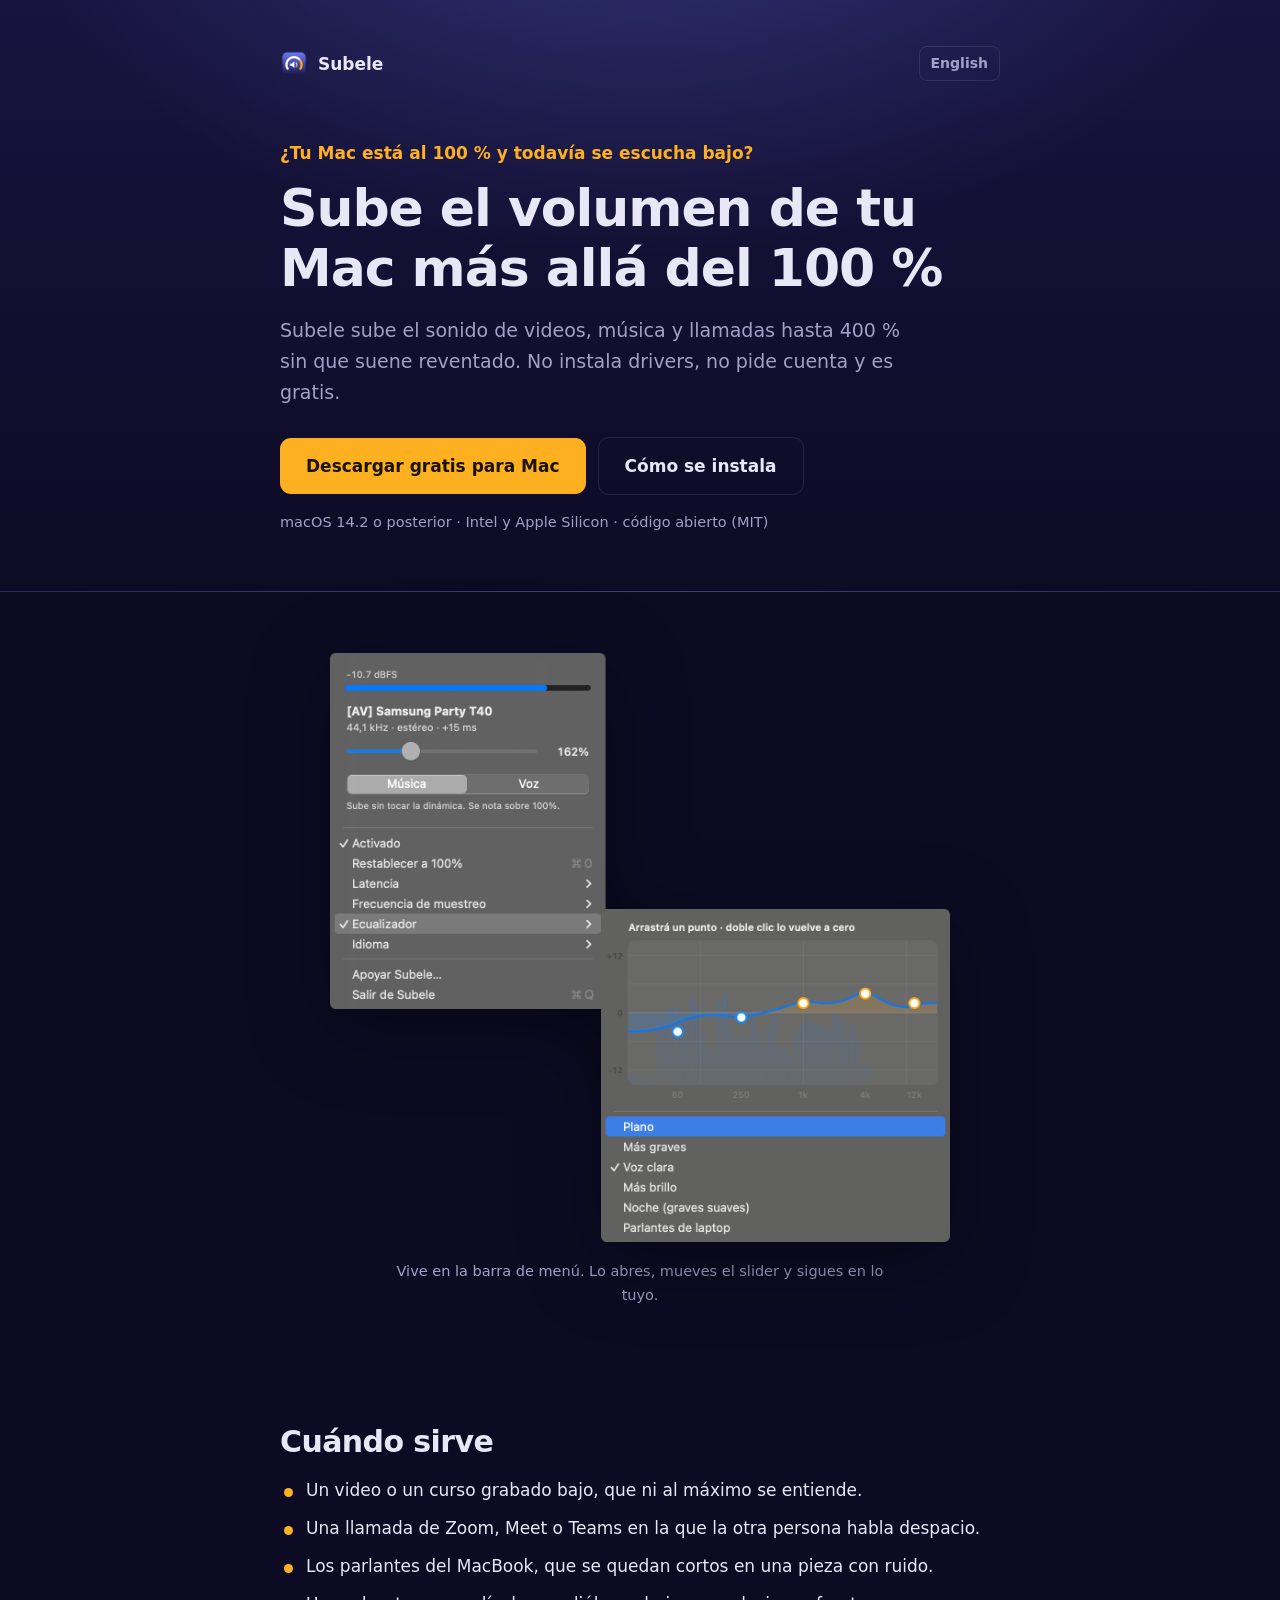
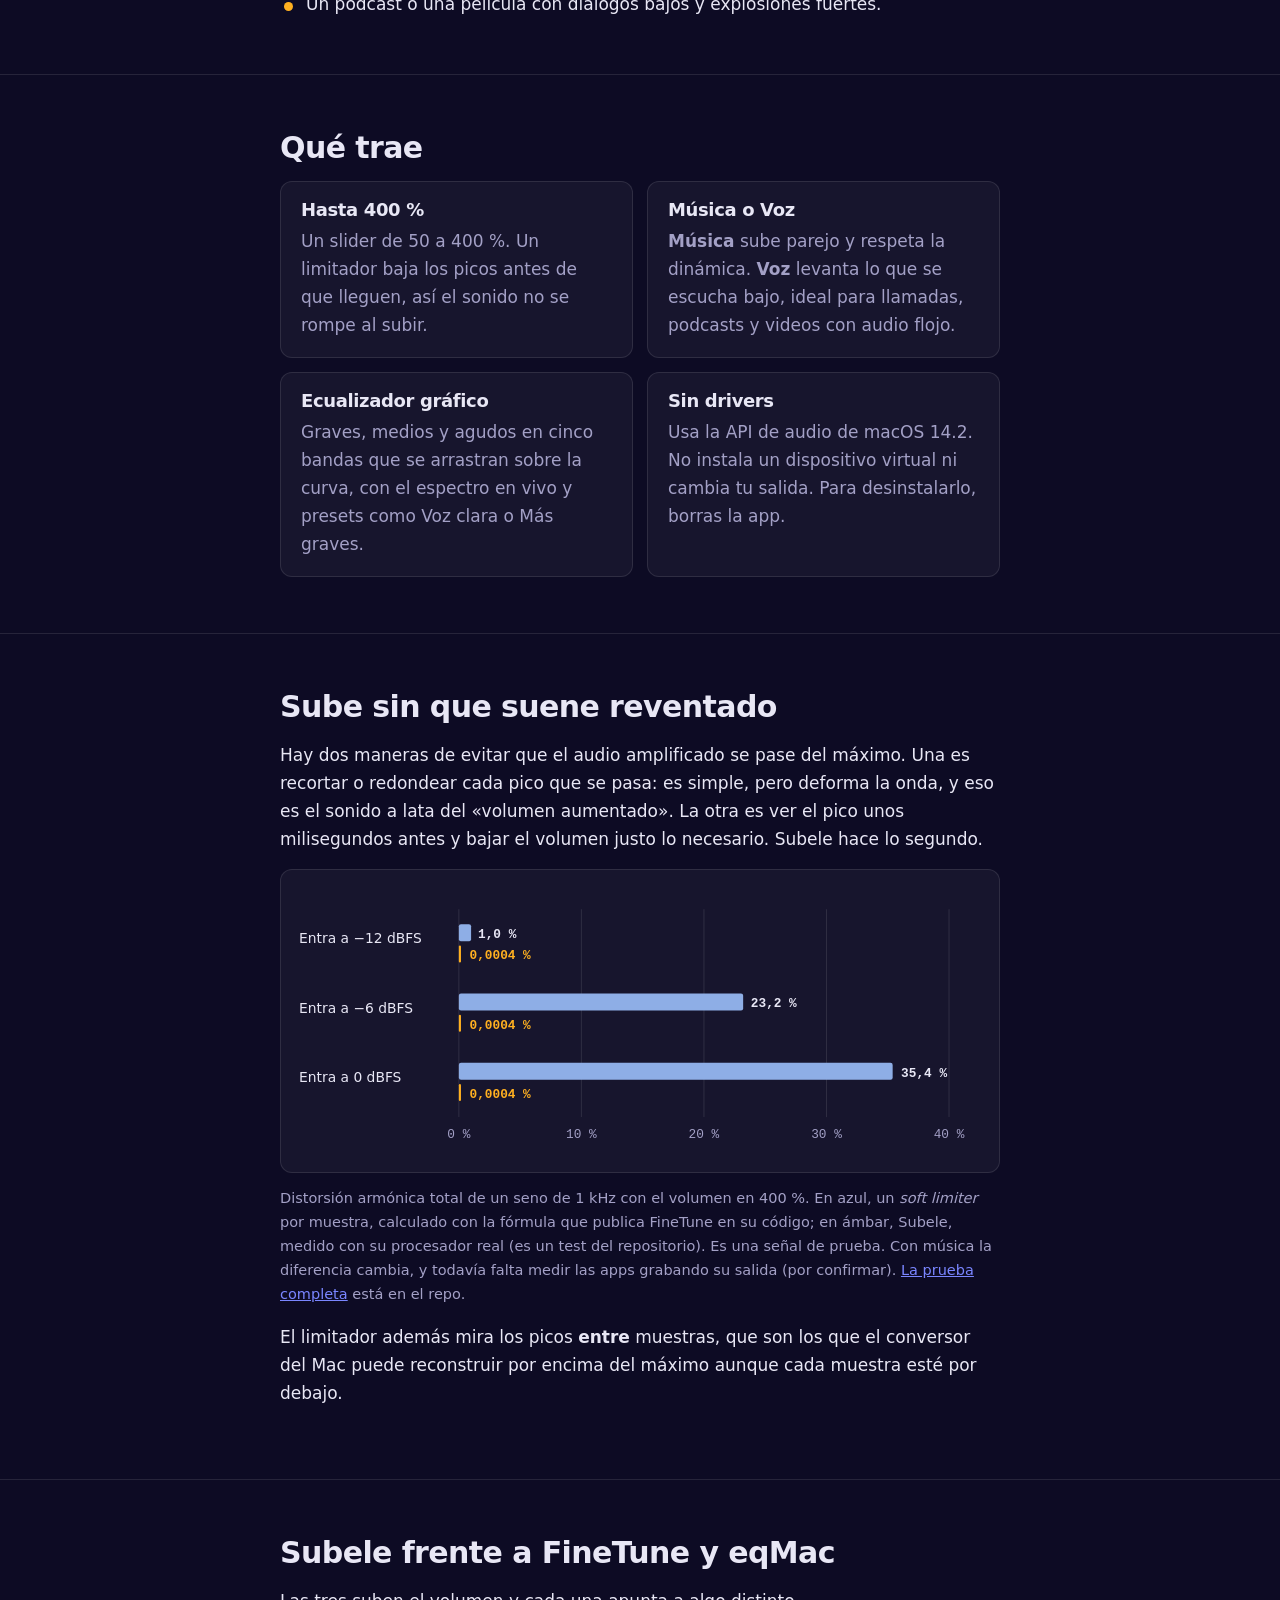
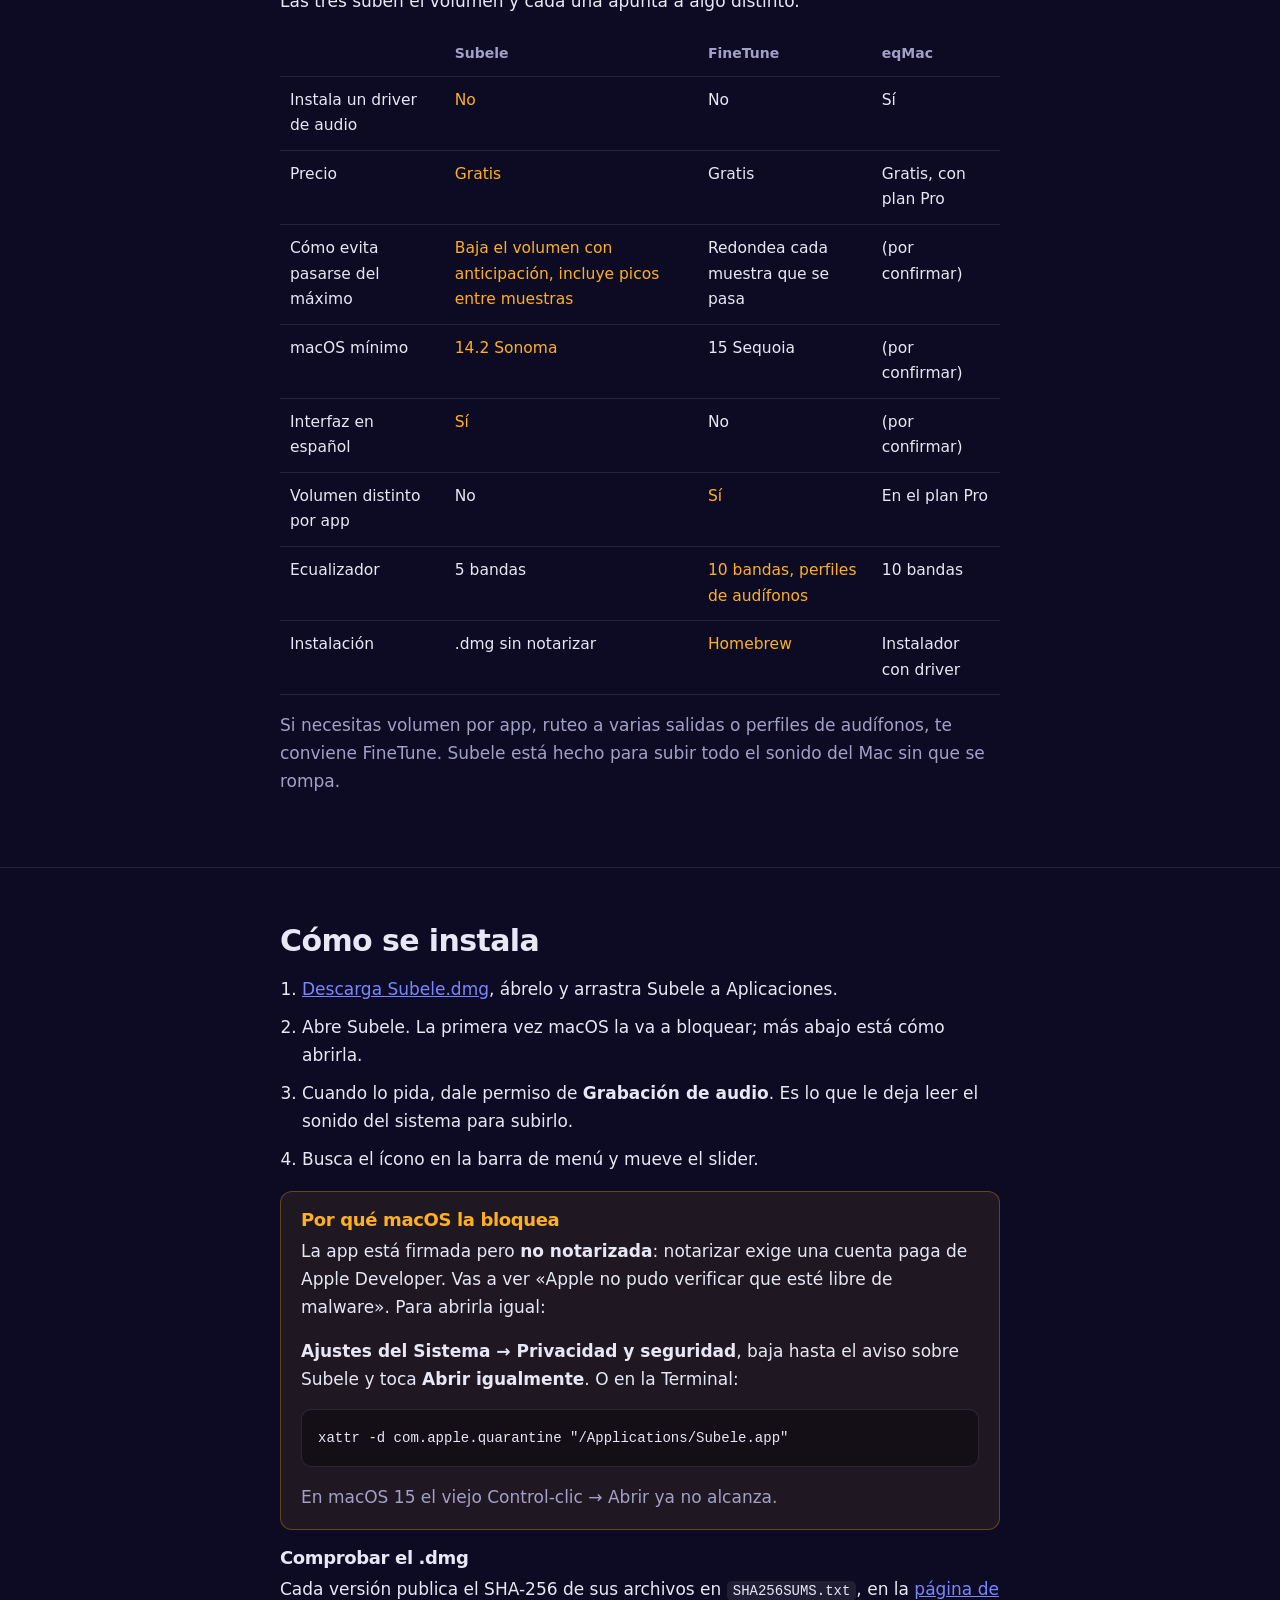
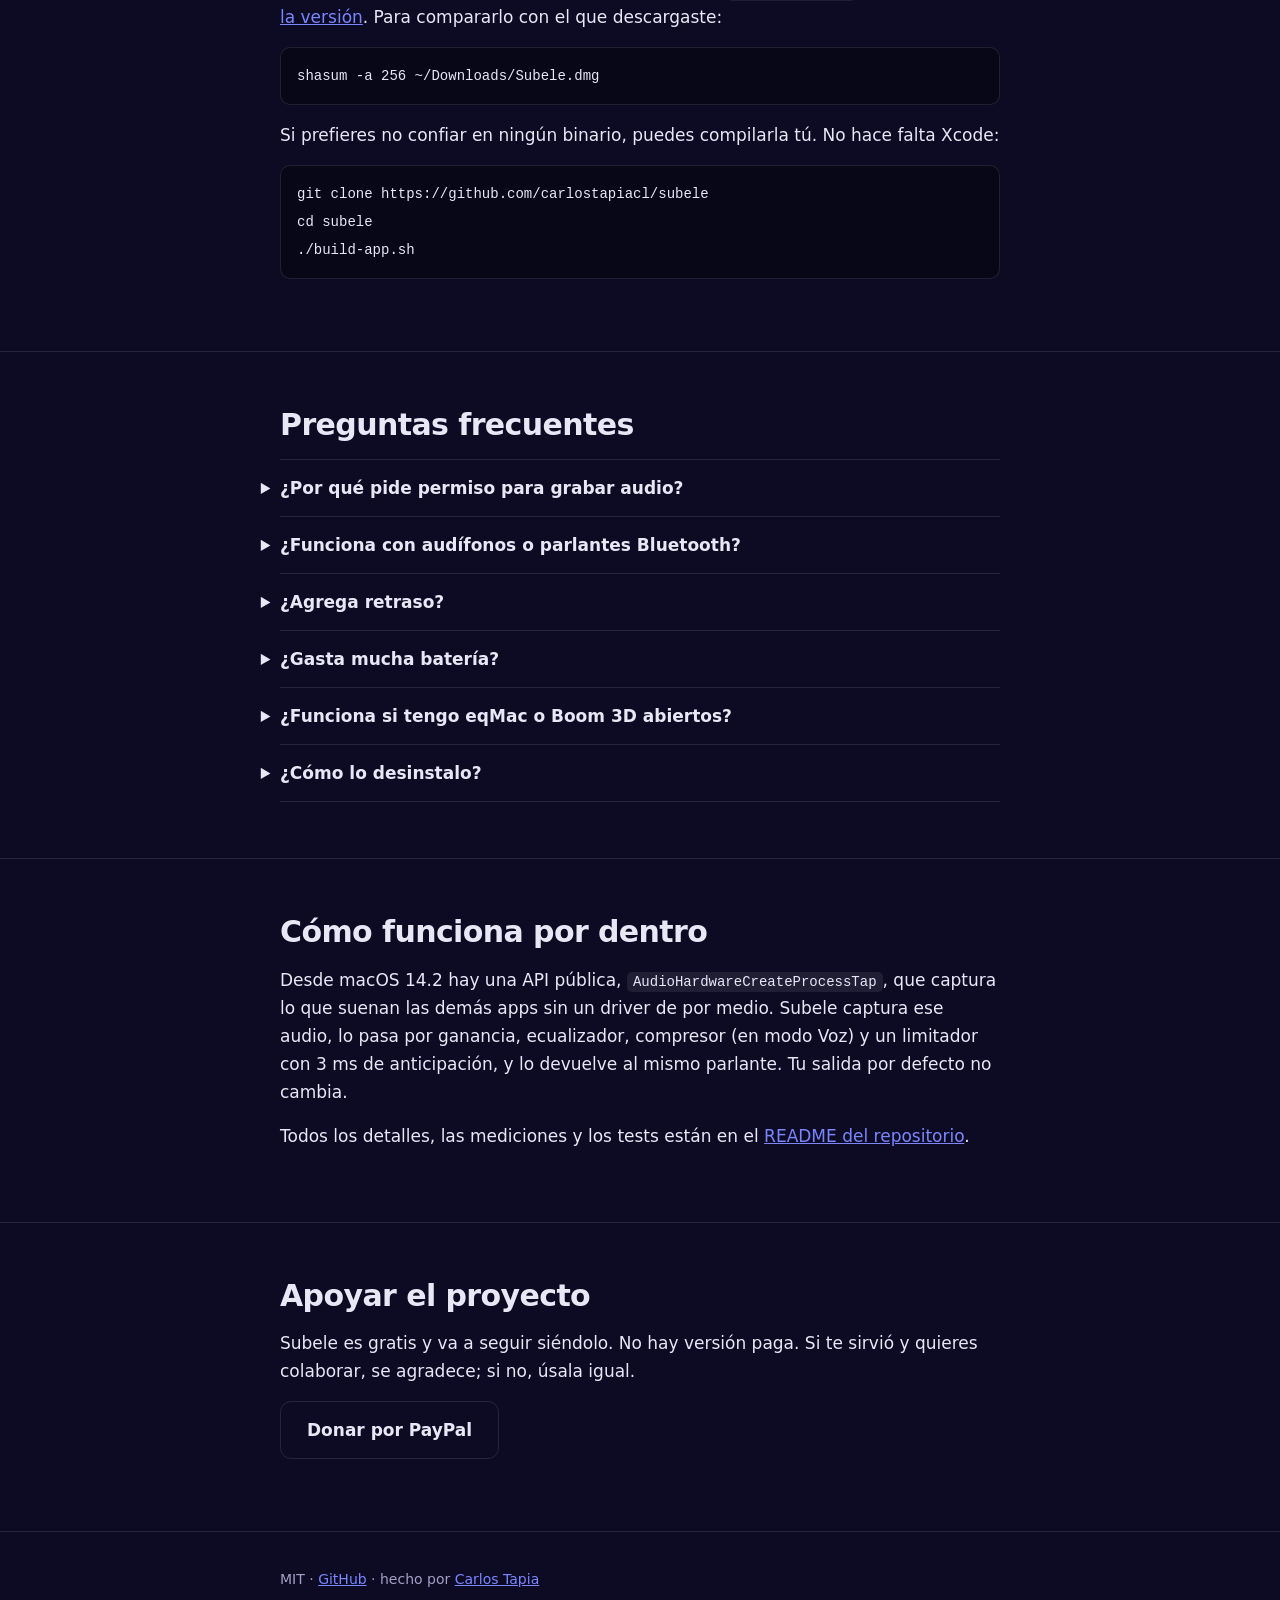
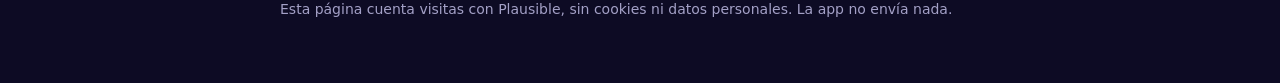
==== commit 19e3cd06: "verificacion del dmg por sha-256 mientras la release sea manual" ====
--- a/docs/index.html
+++ b/docs/index.html
@@ -147,9 +147,9 @@
     <pre><code>xattr -d com.apple.quarantine "/Applications/Subele.app"</code></pre>
     <p class="muted" style="margin:0">En macOS 15 el viejo Control-clic → Abrir ya no alcanza.</p>
   </div>
-  <h3>Comprobar que el .dmg es el código publicado</h3>
-  <p>El .dmg lo compila GitHub desde el código público, con una atestación que lo ata a ese código. Con <code>gh</code> instalado:</p>
-  <pre><code>gh attestation verify Subele.dmg --repo carlostapiacl/subele</code></pre>
+  <h3>Comprobar el .dmg</h3>
+  <p>Cada versión publica el SHA-256 de sus archivos en <code>SHA256SUMS.txt</code>, en la <a href="https://github.com/carlostapiacl/subele/releases/latest">página de la versión</a>. Para compararlo con el que descargaste:</p>
+  <pre><code>shasum -a 256 ~/Downloads/Subele.dmg</code></pre>
   <p>Si prefieres no confiar en ningún binario, puedes compilarla tú. No hace falta Xcode:</p>
   <pre><code>git clone https://github.com/carlostapiacl/subele
 cd subele
